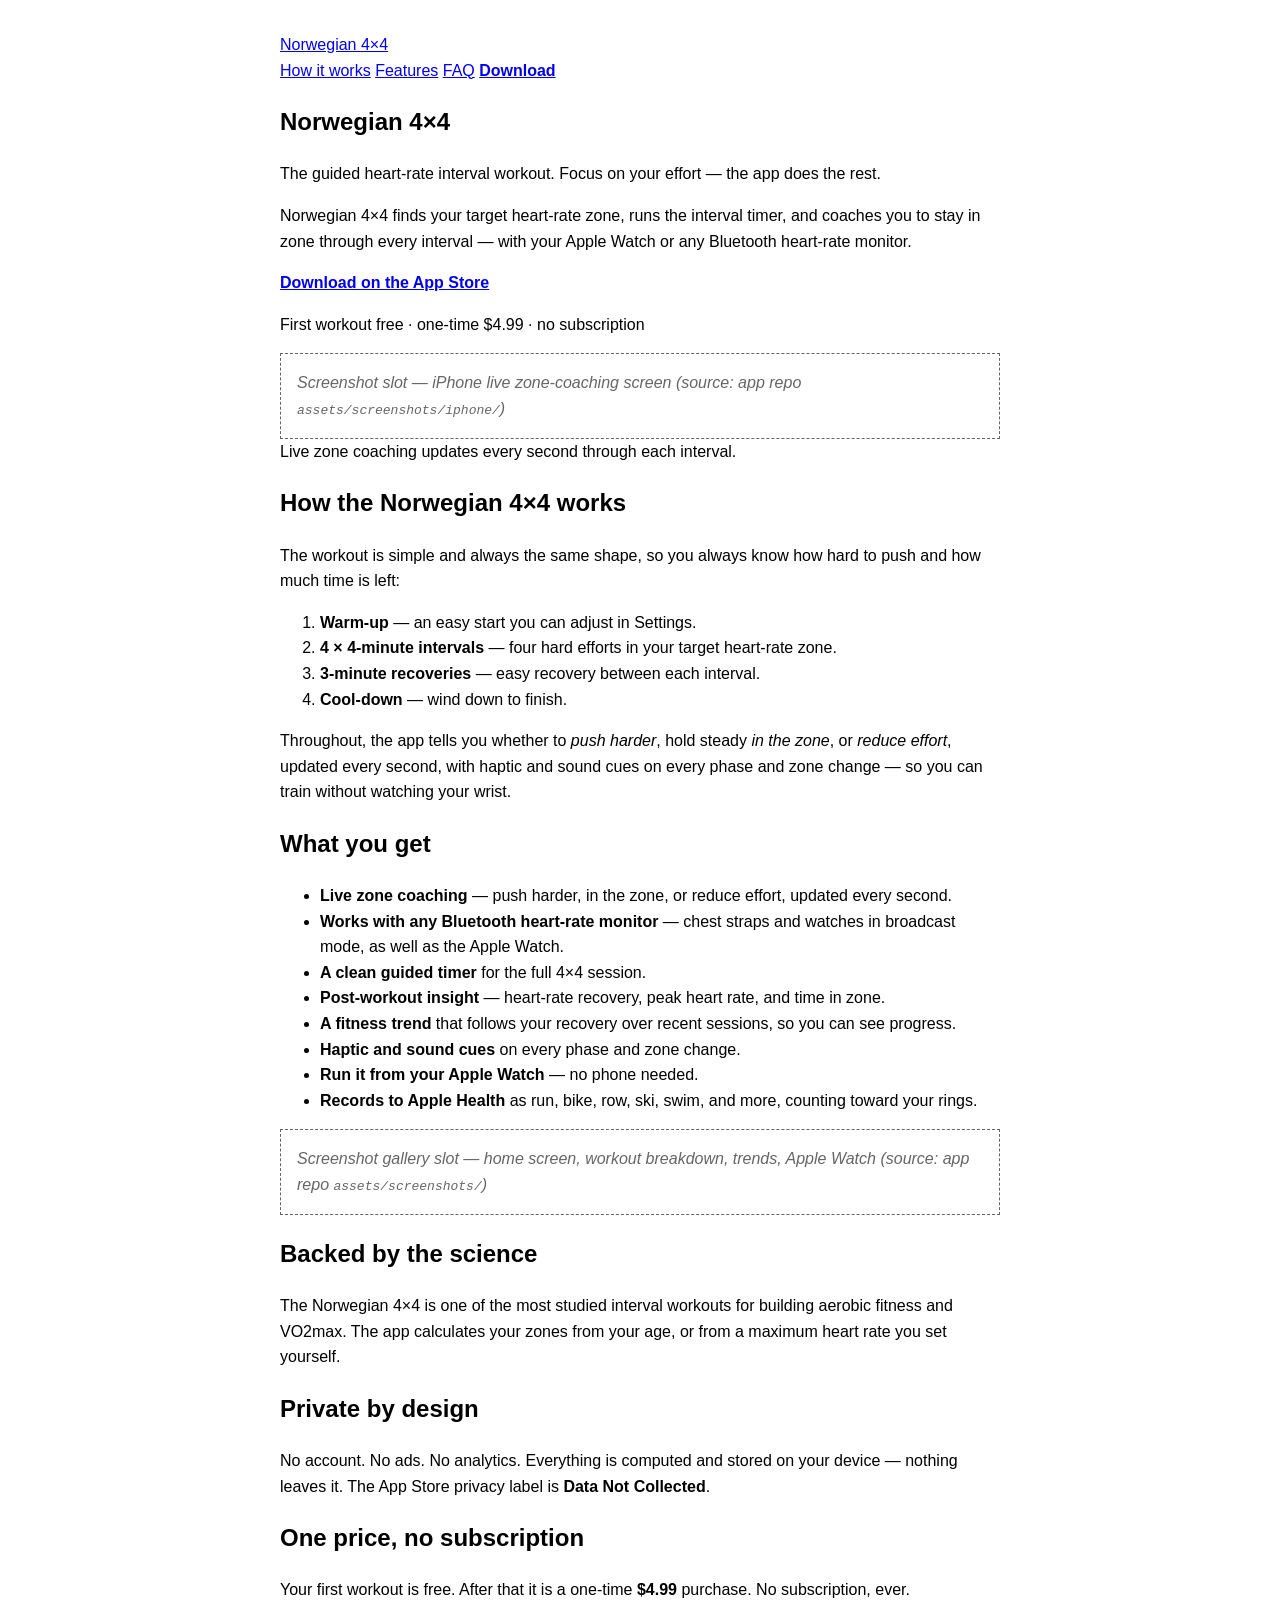
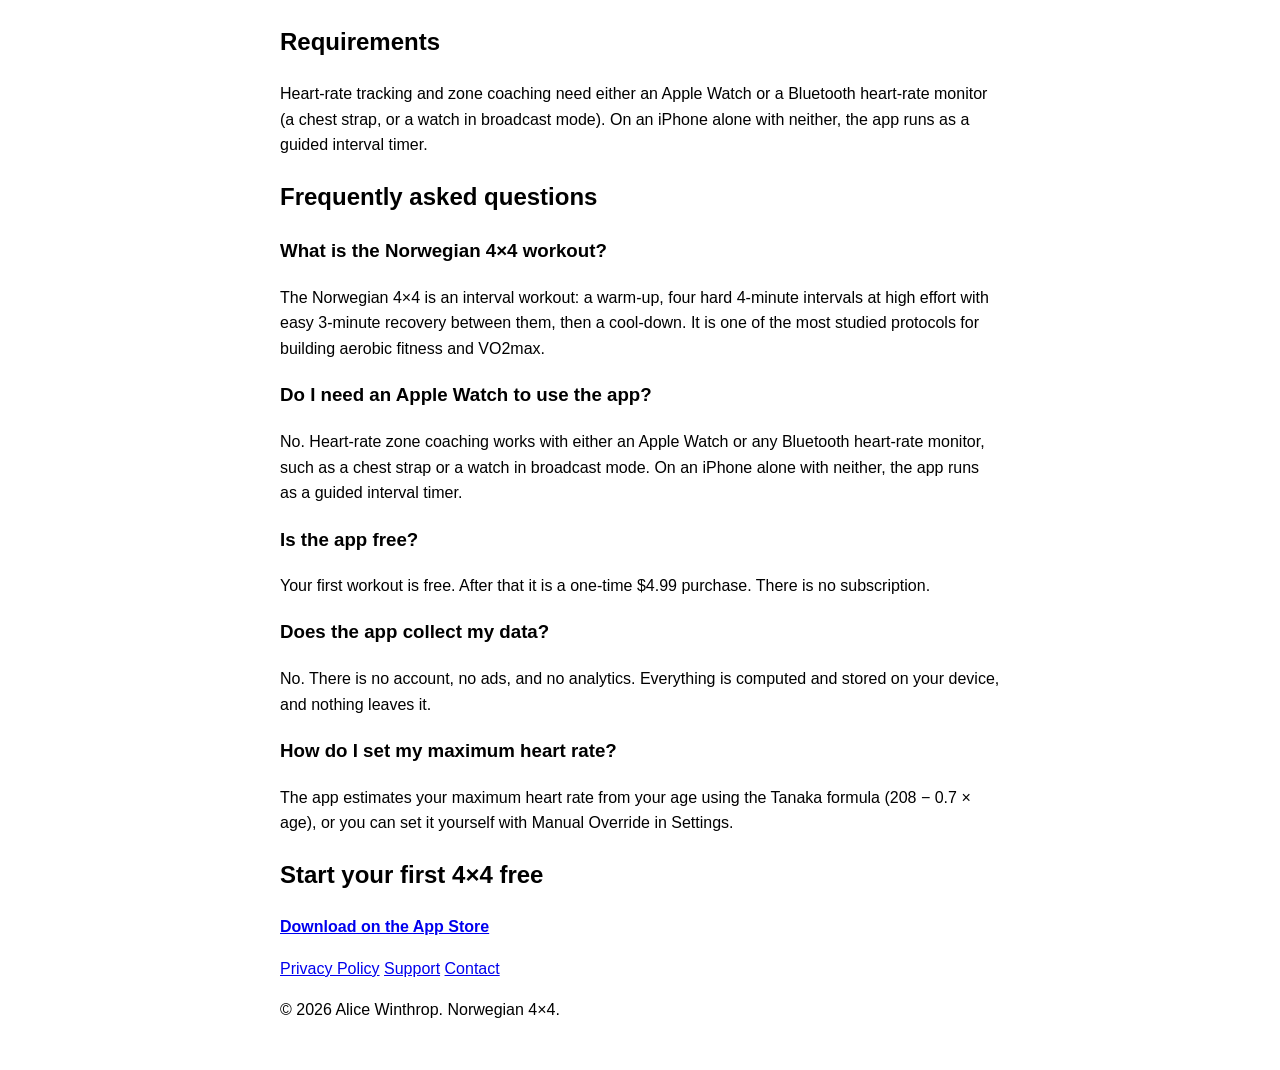
==== index.html @ 36d1d9c9 "Add SEO landing page, custom domain, and sitemap Add a semantic, SEO-optimized index.html landing pa" ====
<!DOCTYPE html>
<html lang="en">
<head>
  <meta charset="UTF-8">
  <meta name="viewport" content="width=device-width, initial-scale=1.0">

  <!-- ============================================================
       PRIMARY SEO
       Target queries: "best norwegian 4x4 app", "norwegian 4x4 app",
       "norwegian 4x4 timer", "4x4 interval app"
       ============================================================ -->
  <title>Norwegian 4×4 — Heart-Rate Interval Workout App for iPhone &amp; Apple Watch</title>
  <meta name="description" content="Norwegian 4×4 is a guided interval workout app that runs the timer and coaches your heart-rate zone through every interval, with your Apple Watch or any Bluetooth monitor. First workout free, then one price. No subscription.">
  <link rel="canonical" href="https://norwegian4x4.app/">
  <meta name="robots" content="index, follow, max-image-preview:large">

  <!-- Open Graph -->
  <meta property="og:type" content="website">
  <meta property="og:site_name" content="Norwegian 4×4">
  <meta property="og:title" content="Norwegian 4×4 — Heart-Rate Interval Workout App">
  <meta property="og:description" content="A guided Norwegian 4×4 interval workout that finds your heart-rate zone, runs the timer, and coaches you through every interval. Apple Watch or any Bluetooth monitor. No subscription.">
  <meta property="og:url" content="https://norwegian4x4.app/">
  <!-- TODO(design): 1200×630 social share image -->
  <meta property="og:image" content="https://norwegian4x4.app/assets/og-image.png">

  <!-- Twitter Card -->
  <meta name="twitter:card" content="summary_large_image">
  <meta name="twitter:title" content="Norwegian 4×4 — Heart-Rate Interval Workout App">
  <meta name="twitter:description" content="A guided Norwegian 4×4 interval workout that finds your heart-rate zone, runs the timer, and coaches you through every interval. No subscription.">
  <meta name="twitter:image" content="https://norwegian4x4.app/assets/og-image.png">

  <!-- ============================================================
       STRUCTURED DATA
       SoftwareApplication drives the app rich-result (price, platform).
       No aggregateRating is included — add one only with real, honest
       App Store rating data, never fabricated.
       ============================================================ -->
  <script type="application/ld+json">
  {
    "@context": "https://schema.org",
    "@type": "SoftwareApplication",
    "name": "Norwegian 4×4",
    "operatingSystem": "iOS 16.0 or later, watchOS",
    "applicationCategory": "HealthApplication",
    "description": "A guided Norwegian 4×4 interval workout app that finds your target heart-rate zone, runs the interval timer, and coaches you to stay in zone through every interval, using an Apple Watch or any Bluetooth heart-rate monitor.",
    "url": "https://norwegian4x4.app/",
    "offers": {
      "@type": "Offer",
      "price": "4.99",
      "priceCurrency": "USD",
      "description": "First workout free, then a one-time $4.99 unlock. No subscription."
    },
    "publisher": {
      "@type": "Person",
      "name": "Alice Winthrop"
    }
  }
  </script>

  <script type="application/ld+json">
  {
    "@context": "https://schema.org",
    "@type": "FAQPage",
    "mainEntity": [
      {
        "@type": "Question",
        "name": "What is the Norwegian 4×4 workout?",
        "acceptedAnswer": {
          "@type": "Answer",
          "text": "The Norwegian 4×4 is an interval workout: a warm-up, four hard 4-minute intervals at high effort with easy 3-minute recovery between them, then a cool-down. It is one of the most studied protocols for building aerobic fitness and VO2max."
        }
      },
      {
        "@type": "Question",
        "name": "Do I need an Apple Watch to use the app?",
        "acceptedAnswer": {
          "@type": "Answer",
          "text": "No. Heart-rate zone coaching works with either an Apple Watch or any Bluetooth heart-rate monitor, such as a chest strap or a watch in broadcast mode. On an iPhone alone with neither, the app runs as a guided interval timer."
        }
      },
      {
        "@type": "Question",
        "name": "Is the app free?",
        "acceptedAnswer": {
          "@type": "Answer",
          "text": "Your first workout is free. After that it is a one-time $4.99 purchase. There is no subscription."
        }
      },
      {
        "@type": "Question",
        "name": "Does the app collect my data?",
        "acceptedAnswer": {
          "@type": "Answer",
          "text": "No. There is no account, no ads, and no analytics. Everything is computed and stored on your device, and nothing leaves it."
        }
      },
      {
        "@type": "Question",
        "name": "How do I set my maximum heart rate?",
        "acceptedAnswer": {
          "@type": "Answer",
          "text": "The app estimates your maximum heart rate from your age using the Tanaka formula (208 − 0.7 × age), or you can set it yourself with Manual Override in Settings."
        }
      }
    ]
  }
  </script>

  <!-- ============================================================
       PLACEHOLDER STYLES — intentionally minimal.
       Design will be replaced by the design system. This exists only
       to keep the semantic structure readable while drafting content.
       ============================================================ -->
  <style>
    :root { color-scheme: light dark; }
    body {
      font-family: -apple-system, BlinkMacSystemFont, "Segoe UI", Roboto, Helvetica, Arial, sans-serif;
      line-height: 1.6;
      max-width: 720px;
      margin: 0 auto;
      padding: 2rem 1rem;
    }
    img { max-width: 100%; height: auto; }
    .cta { font-weight: 600; }
    figure { margin: 1rem 0; }
    .placeholder {
      border: 1px dashed currentColor;
      padding: 1rem;
      opacity: 0.6;
      font-style: italic;
    }
  </style>
</head>

<body>
  <!-- ============================================================
       HEADER
       ============================================================ -->
  <header class="site-header">
    <a class="brand" href="/" aria-label="Norwegian 4×4 home">
      <!-- TODO(design): app icon / wordmark -->
      <span class="brand-name">Norwegian 4×4</span>
    </a>
    <nav class="site-nav" aria-label="Primary">
      <a href="#how-it-works">How it works</a>
      <a href="#features">Features</a>
      <a href="#faq">FAQ</a>
      <a class="cta" href="#get" data-analytics="nav-download">Download</a>
    </nav>
  </header>

  <main>
    <!-- ============================================================
         HERO
         ============================================================ -->
    <section class="hero" id="get">
      <h1>Norwegian 4×4</h1>
      <p class="tagline">The guided heart-rate interval workout. Focus on your effort — the app does the rest.</p>
      <p class="subhead">
        Norwegian 4×4 finds your target heart-rate zone, runs the interval timer, and coaches you to
        stay in zone through every interval — with your Apple Watch or any Bluetooth heart-rate monitor.
      </p>

      <p class="cta-row">
        <!-- TODO(design): official "Download on the App Store" badge -->
        <!-- TODO(action): replace with the real App Store URL / app ID -->
        <a class="cta cta-primary" href="https://apps.apple.com/app/idXXXXXXXXX"
           data-analytics="hero-download">Download on the App Store</a>
      </p>
      <p class="price-note">First workout free · one-time $4.99 · no subscription</p>

      <figure class="hero-shot">
        <div class="placeholder">Screenshot slot — iPhone live zone-coaching screen
          (source: app repo <code>assets/screenshots/iphone/</code>)</div>
        <figcaption>Live zone coaching updates every second through each interval.</figcaption>
      </figure>
    </section>

    <!-- ============================================================
         WHAT IT IS / HOW IT WORKS
         Carries keyword-relevant explainer content for "norwegian 4x4".
         ============================================================ -->
    <section id="how-it-works" aria-labelledby="how-heading">
      <h2 id="how-heading">How the Norwegian 4×4 works</h2>
      <p>
        The workout is simple and always the same shape, so you always know how hard to push and how
        much time is left:
      </p>
      <ol class="protocol">
        <li><strong>Warm-up</strong> — an easy start you can adjust in Settings.</li>
        <li><strong>4 × 4-minute intervals</strong> — four hard efforts in your target heart-rate zone.</li>
        <li><strong>3-minute recoveries</strong> — easy recovery between each interval.</li>
        <li><strong>Cool-down</strong> — wind down to finish.</li>
      </ol>
      <p>
        Throughout, the app tells you whether to <em>push harder</em>, hold steady <em>in the zone</em>,
        or <em>reduce effort</em>, updated every second, with haptic and sound cues on every phase and
        zone change — so you can train without watching your wrist.
      </p>
    </section>

    <!-- ============================================================
         FEATURES
         ============================================================ -->
    <section id="features" aria-labelledby="features-heading">
      <h2 id="features-heading">What you get</h2>
      <ul class="feature-list">
        <li><strong>Live zone coaching</strong> — push harder, in the zone, or reduce effort, updated every second.</li>
        <li><strong>Works with any Bluetooth heart-rate monitor</strong> — chest straps and watches in broadcast mode, as well as the Apple Watch.</li>
        <li><strong>A clean guided timer</strong> for the full 4×4 session.</li>
        <li><strong>Post-workout insight</strong> — heart-rate recovery, peak heart rate, and time in zone.</li>
        <li><strong>A fitness trend</strong> that follows your recovery over recent sessions, so you can see progress.</li>
        <li><strong>Haptic and sound cues</strong> on every phase and zone change.</li>
        <li><strong>Run it from your Apple Watch</strong> — no phone needed.</li>
        <li><strong>Records to Apple Health</strong> as run, bike, row, ski, swim, and more, counting toward your rings.</li>
      </ul>

      <figure class="features-shots">
        <div class="placeholder">Screenshot gallery slot — home screen, workout breakdown, trends, Apple Watch
          (source: app repo <code>assets/screenshots/</code>)</div>
      </figure>
    </section>

    <!-- ============================================================
         SCIENCE
         ============================================================ -->
    <section id="science" aria-labelledby="science-heading">
      <h2 id="science-heading">Backed by the science</h2>
      <p>
        The Norwegian 4×4 is one of the most studied interval workouts for building aerobic fitness and
        VO2max. The app calculates your zones from your age, or from a maximum heart rate you set yourself.
      </p>
    </section>

    <!-- ============================================================
         PRIVACY
         ============================================================ -->
    <section id="privacy" aria-labelledby="privacy-heading">
      <h2 id="privacy-heading">Private by design</h2>
      <p>
        No account. No ads. No analytics. Everything is computed and stored on your device — nothing
        leaves it. The App Store privacy label is <strong>Data Not Collected</strong>.
      </p>
    </section>

    <!-- ============================================================
         PRICING
         ============================================================ -->
    <section id="pricing" aria-labelledby="pricing-heading">
      <h2 id="pricing-heading">One price, no subscription</h2>
      <p>
        Your first workout is free. After that it is a one-time <strong>$4.99</strong> purchase.
        No subscription, ever.
      </p>
    </section>

    <!-- ============================================================
         REQUIREMENTS
         ============================================================ -->
    <section id="requirements" aria-labelledby="requirements-heading">
      <h2 id="requirements-heading">Requirements</h2>
      <p>
        Heart-rate tracking and zone coaching need either an Apple Watch or a Bluetooth heart-rate
        monitor (a chest strap, or a watch in broadcast mode). On an iPhone alone with neither, the app
        runs as a guided interval timer.
      </p>
    </section>

    <!-- ============================================================
         FAQ — mirrors the FAQPage structured data above.
         ============================================================ -->
    <section id="faq" aria-labelledby="faq-heading">
      <h2 id="faq-heading">Frequently asked questions</h2>

      <h3>What is the Norwegian 4×4 workout?</h3>
      <p>
        The Norwegian 4×4 is an interval workout: a warm-up, four hard 4-minute intervals at high effort
        with easy 3-minute recovery between them, then a cool-down. It is one of the most studied
        protocols for building aerobic fitness and VO2max.
      </p>

      <h3>Do I need an Apple Watch to use the app?</h3>
      <p>
        No. Heart-rate zone coaching works with either an Apple Watch or any Bluetooth heart-rate
        monitor, such as a chest strap or a watch in broadcast mode. On an iPhone alone with neither,
        the app runs as a guided interval timer.
      </p>

      <h3>Is the app free?</h3>
      <p>Your first workout is free. After that it is a one-time $4.99 purchase. There is no subscription.</p>

      <h3>Does the app collect my data?</h3>
      <p>
        No. There is no account, no ads, and no analytics. Everything is computed and stored on your
        device, and nothing leaves it.
      </p>

      <h3>How do I set my maximum heart rate?</h3>
      <p>
        The app estimates your maximum heart rate from your age using the Tanaka formula
        (208 − 0.7 × age), or you can set it yourself with Manual Override in Settings.
      </p>
    </section>

    <!-- ============================================================
         FINAL CTA
         ============================================================ -->
    <section class="final-cta" aria-labelledby="final-cta-heading">
      <h2 id="final-cta-heading">Start your first 4×4 free</h2>
      <p class="cta-row">
        <!-- TODO(action): replace with the real App Store URL / app ID -->
        <a class="cta cta-primary" href="https://apps.apple.com/app/idXXXXXXXXX"
           data-analytics="footer-download">Download on the App Store</a>
      </p>
    </section>
  </main>

  <!-- ============================================================
       FOOTER
       ============================================================ -->
  <footer class="site-footer">
    <nav aria-label="Footer">
      <a href="https://norwegian4x4.app/privacy-policy">Privacy Policy</a>
      <a href="https://norwegian4x4.app/support">Support</a>
      <a href="mailto:alicedevwin@icloud.com">Contact</a>
    </nav>
    <p class="copyright">© 2026 Alice Winthrop. Norwegian 4×4.</p>
  </footer>
</body>
</html>
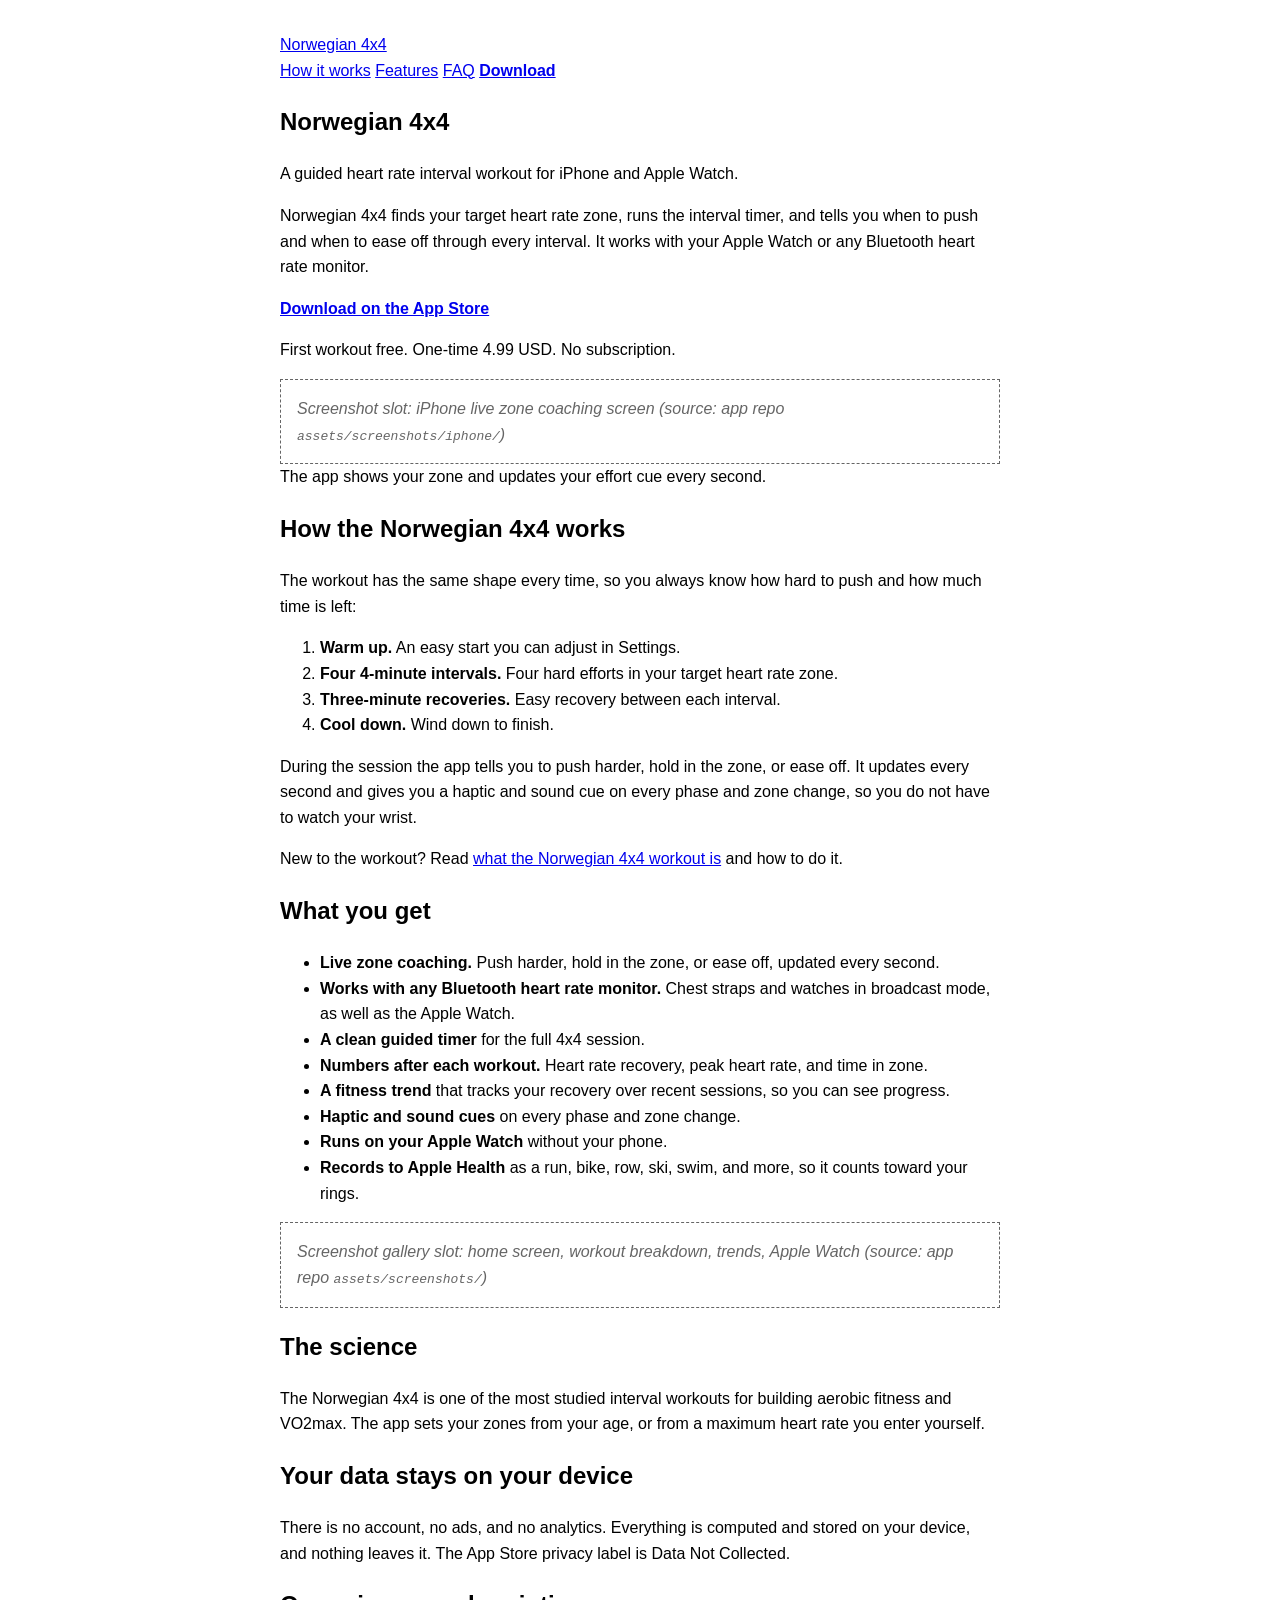
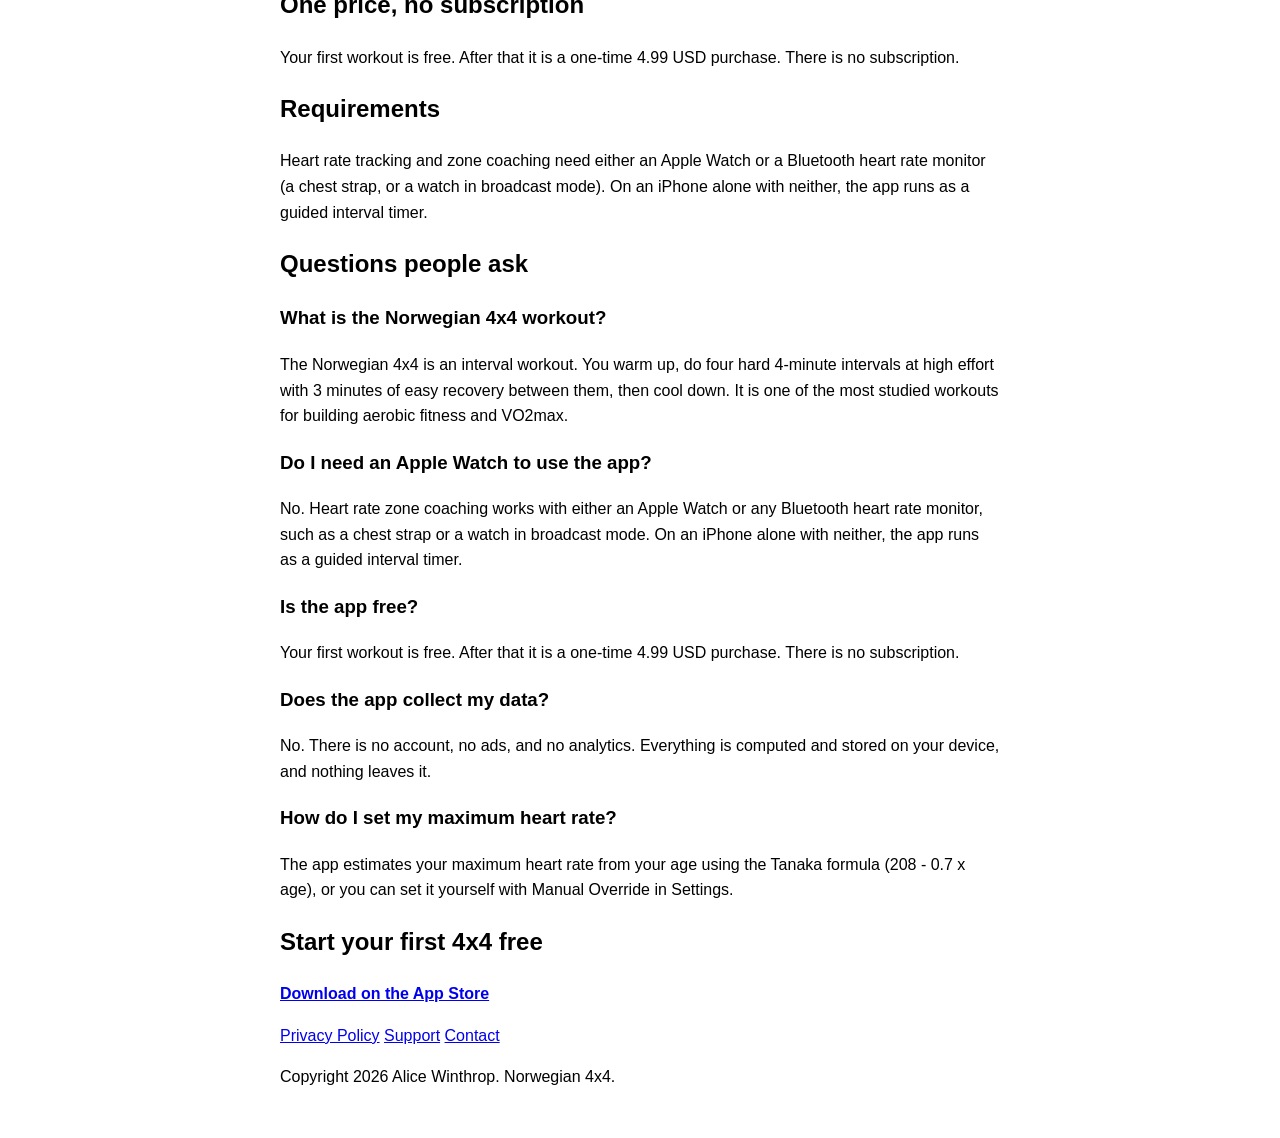
==== commit 2b223a9f: "Rewrite landing copy plainly, add Norwegian 4x4 workout guide Revise the landing page copy to remove" ====
--- a/index.html
+++ b/index.html
@@ -9,46 +9,46 @@
        Target queries: "best norwegian 4x4 app", "norwegian 4x4 app",
        "norwegian 4x4 timer", "4x4 interval app"
        ============================================================ -->
-  <title>Norwegian 4×4 — Heart-Rate Interval Workout App for iPhone &amp; Apple Watch</title>
-  <meta name="description" content="Norwegian 4×4 is a guided interval workout app that runs the timer and coaches your heart-rate zone through every interval, with your Apple Watch or any Bluetooth monitor. First workout free, then one price. No subscription.">
+  <title>Norwegian 4x4: Heart Rate Interval Workout App for iPhone and Apple Watch</title>
+  <meta name="description" content="Norwegian 4x4 is a guided interval workout app. It finds your heart rate zone, runs the timer, and tells you when to push and when to ease off, using your Apple Watch or any Bluetooth monitor. First workout free, then one price. No subscription.">
   <link rel="canonical" href="https://norwegian4x4.app/">
   <meta name="robots" content="index, follow, max-image-preview:large">
 
   <!-- Open Graph -->
   <meta property="og:type" content="website">
-  <meta property="og:site_name" content="Norwegian 4×4">
-  <meta property="og:title" content="Norwegian 4×4 — Heart-Rate Interval Workout App">
-  <meta property="og:description" content="A guided Norwegian 4×4 interval workout that finds your heart-rate zone, runs the timer, and coaches you through every interval. Apple Watch or any Bluetooth monitor. No subscription.">
+  <meta property="og:site_name" content="Norwegian 4x4">
+  <meta property="og:title" content="Norwegian 4x4: Heart Rate Interval Workout App">
+  <meta property="og:description" content="A guided Norwegian 4x4 interval workout app. It finds your heart rate zone, runs the timer, and coaches every interval. Works with an Apple Watch or any Bluetooth monitor. No subscription.">
   <meta property="og:url" content="https://norwegian4x4.app/">
-  <!-- TODO(design): 1200×630 social share image -->
+  <!-- TODO(design): 1200x630 social share image -->
   <meta property="og:image" content="https://norwegian4x4.app/assets/og-image.png">
 
   <!-- Twitter Card -->
   <meta name="twitter:card" content="summary_large_image">
-  <meta name="twitter:title" content="Norwegian 4×4 — Heart-Rate Interval Workout App">
-  <meta name="twitter:description" content="A guided Norwegian 4×4 interval workout that finds your heart-rate zone, runs the timer, and coaches you through every interval. No subscription.">
+  <meta name="twitter:title" content="Norwegian 4x4: Heart Rate Interval Workout App">
+  <meta name="twitter:description" content="A guided Norwegian 4x4 interval workout app. It finds your heart rate zone, runs the timer, and coaches every interval. No subscription.">
   <meta name="twitter:image" content="https://norwegian4x4.app/assets/og-image.png">
 
   <!-- ============================================================
        STRUCTURED DATA
        SoftwareApplication drives the app rich-result (price, platform).
-       No aggregateRating is included — add one only with real, honest
+       No aggregateRating is included. Add one only with real, honest
        App Store rating data, never fabricated.
        ============================================================ -->
   <script type="application/ld+json">
   {
     "@context": "https://schema.org",
     "@type": "SoftwareApplication",
-    "name": "Norwegian 4×4",
+    "name": "Norwegian 4x4",
     "operatingSystem": "iOS 16.0 or later, watchOS",
     "applicationCategory": "HealthApplication",
-    "description": "A guided Norwegian 4×4 interval workout app that finds your target heart-rate zone, runs the interval timer, and coaches you to stay in zone through every interval, using an Apple Watch or any Bluetooth heart-rate monitor.",
+    "description": "A guided Norwegian 4x4 interval workout app that finds your target heart rate zone, runs the interval timer, and tells you when to push and when to ease off, using an Apple Watch or any Bluetooth heart rate monitor.",
     "url": "https://norwegian4x4.app/",
     "offers": {
       "@type": "Offer",
       "price": "4.99",
       "priceCurrency": "USD",
-      "description": "First workout free, then a one-time $4.99 unlock. No subscription."
+      "description": "First workout free, then a one-time 4.99 USD unlock. No subscription."
     },
     "publisher": {
       "@type": "Person",
@@ -64,10 +64,10 @@
     "mainEntity": [
       {
         "@type": "Question",
-        "name": "What is the Norwegian 4×4 workout?",
-        "acceptedAnswer": {
-          "@type": "Answer",
-          "text": "The Norwegian 4×4 is an interval workout: a warm-up, four hard 4-minute intervals at high effort with easy 3-minute recovery between them, then a cool-down. It is one of the most studied protocols for building aerobic fitness and VO2max."
+        "name": "What is the Norwegian 4x4 workout?",
+        "acceptedAnswer": {
+          "@type": "Answer",
+          "text": "The Norwegian 4x4 is an interval workout. You warm up, do four hard 4-minute intervals at high effort with 3 minutes of easy recovery between them, then cool down. It is one of the most studied workouts for building aerobic fitness and VO2max."
         }
       },
       {
@@ -75,7 +75,7 @@
         "name": "Do I need an Apple Watch to use the app?",
         "acceptedAnswer": {
           "@type": "Answer",
-          "text": "No. Heart-rate zone coaching works with either an Apple Watch or any Bluetooth heart-rate monitor, such as a chest strap or a watch in broadcast mode. On an iPhone alone with neither, the app runs as a guided interval timer."
+          "text": "No. Heart rate zone coaching works with either an Apple Watch or any Bluetooth heart rate monitor, such as a chest strap or a watch in broadcast mode. On an iPhone alone with neither, the app runs as a guided interval timer."
         }
       },
       {
@@ -83,7 +83,7 @@
         "name": "Is the app free?",
         "acceptedAnswer": {
           "@type": "Answer",
-          "text": "Your first workout is free. After that it is a one-time $4.99 purchase. There is no subscription."
+          "text": "Your first workout is free. After that it is a one-time 4.99 USD purchase. There is no subscription."
         }
       },
       {
@@ -99,7 +99,7 @@
         "name": "How do I set my maximum heart rate?",
         "acceptedAnswer": {
           "@type": "Answer",
-          "text": "The app estimates your maximum heart rate from your age using the Tanaka formula (208 − 0.7 × age), or you can set it yourself with Manual Override in Settings."
+          "text": "The app estimates your maximum heart rate from your age using the Tanaka formula (208 - 0.7 x age), or you can set it yourself with Manual Override in Settings."
         }
       }
     ]
@@ -107,7 +107,7 @@
   </script>
 
   <!-- ============================================================
-       PLACEHOLDER STYLES — intentionally minimal.
+       PLACEHOLDER STYLES. Intentionally minimal.
        Design will be replaced by the design system. This exists only
        to keep the semantic structure readable while drafting content.
        ============================================================ -->
@@ -137,9 +137,9 @@
        HEADER
        ============================================================ -->
   <header class="site-header">
-    <a class="brand" href="/" aria-label="Norwegian 4×4 home">
+    <a class="brand" href="/" aria-label="Norwegian 4x4 home">
       <!-- TODO(design): app icon / wordmark -->
-      <span class="brand-name">Norwegian 4×4</span>
+      <span class="brand-name">Norwegian 4x4</span>
     </a>
     <nav class="site-nav" aria-label="Primary">
       <a href="#how-it-works">How it works</a>
@@ -154,11 +154,12 @@
          HERO
          ============================================================ -->
     <section class="hero" id="get">
-      <h1>Norwegian 4×4</h1>
-      <p class="tagline">The guided heart-rate interval workout. Focus on your effort — the app does the rest.</p>
+      <h1>Norwegian 4x4</h1>
+      <p class="tagline">A guided heart rate interval workout for iPhone and Apple Watch.</p>
       <p class="subhead">
-        Norwegian 4×4 finds your target heart-rate zone, runs the interval timer, and coaches you to
-        stay in zone through every interval — with your Apple Watch or any Bluetooth heart-rate monitor.
+        Norwegian 4x4 finds your target heart rate zone, runs the interval timer, and tells you when to
+        push and when to ease off through every interval. It works with your Apple Watch or any Bluetooth
+        heart rate monitor.
       </p>
 
       <p class="cta-row">
@@ -167,12 +168,12 @@
         <a class="cta cta-primary" href="https://apps.apple.com/app/idXXXXXXXXX"
            data-analytics="hero-download">Download on the App Store</a>
       </p>
-      <p class="price-note">First workout free · one-time $4.99 · no subscription</p>
+      <p class="price-note">First workout free. One-time 4.99 USD. No subscription.</p>
 
       <figure class="hero-shot">
-        <div class="placeholder">Screenshot slot — iPhone live zone-coaching screen
+        <div class="placeholder">Screenshot slot: iPhone live zone coaching screen
           (source: app repo <code>assets/screenshots/iphone/</code>)</div>
-        <figcaption>Live zone coaching updates every second through each interval.</figcaption>
+        <figcaption>The app shows your zone and updates your effort cue every second.</figcaption>
       </figure>
     </section>
 
@@ -181,21 +182,25 @@
          Carries keyword-relevant explainer content for "norwegian 4x4".
          ============================================================ -->
     <section id="how-it-works" aria-labelledby="how-heading">
-      <h2 id="how-heading">How the Norwegian 4×4 works</h2>
-      <p>
-        The workout is simple and always the same shape, so you always know how hard to push and how
-        much time is left:
+      <h2 id="how-heading">How the Norwegian 4x4 works</h2>
+      <p>
+        The workout has the same shape every time, so you always know how hard to push and how much time
+        is left:
       </p>
       <ol class="protocol">
-        <li><strong>Warm-up</strong> — an easy start you can adjust in Settings.</li>
-        <li><strong>4 × 4-minute intervals</strong> — four hard efforts in your target heart-rate zone.</li>
-        <li><strong>3-minute recoveries</strong> — easy recovery between each interval.</li>
-        <li><strong>Cool-down</strong> — wind down to finish.</li>
+        <li><strong>Warm up.</strong> An easy start you can adjust in Settings.</li>
+        <li><strong>Four 4-minute intervals.</strong> Four hard efforts in your target heart rate zone.</li>
+        <li><strong>Three-minute recoveries.</strong> Easy recovery between each interval.</li>
+        <li><strong>Cool down.</strong> Wind down to finish.</li>
       </ol>
       <p>
-        Throughout, the app tells you whether to <em>push harder</em>, hold steady <em>in the zone</em>,
-        or <em>reduce effort</em>, updated every second, with haptic and sound cues on every phase and
-        zone change — so you can train without watching your wrist.
+        During the session the app tells you to push harder, hold in the zone, or ease off. It updates
+        every second and gives you a haptic and sound cue on every phase and zone change, so you do not
+        have to watch your wrist.
+      </p>
+      <p>
+        New to the workout? Read <a href="/what-is-the-norwegian-4x4-workout/">what the Norwegian 4x4
+        workout is</a> and how to do it.
       </p>
     </section>
 
@@ -205,18 +210,18 @@
     <section id="features" aria-labelledby="features-heading">
       <h2 id="features-heading">What you get</h2>
       <ul class="feature-list">
-        <li><strong>Live zone coaching</strong> — push harder, in the zone, or reduce effort, updated every second.</li>
-        <li><strong>Works with any Bluetooth heart-rate monitor</strong> — chest straps and watches in broadcast mode, as well as the Apple Watch.</li>
-        <li><strong>A clean guided timer</strong> for the full 4×4 session.</li>
-        <li><strong>Post-workout insight</strong> — heart-rate recovery, peak heart rate, and time in zone.</li>
-        <li><strong>A fitness trend</strong> that follows your recovery over recent sessions, so you can see progress.</li>
+        <li><strong>Live zone coaching.</strong> Push harder, hold in the zone, or ease off, updated every second.</li>
+        <li><strong>Works with any Bluetooth heart rate monitor.</strong> Chest straps and watches in broadcast mode, as well as the Apple Watch.</li>
+        <li><strong>A clean guided timer</strong> for the full 4x4 session.</li>
+        <li><strong>Numbers after each workout.</strong> Heart rate recovery, peak heart rate, and time in zone.</li>
+        <li><strong>A fitness trend</strong> that tracks your recovery over recent sessions, so you can see progress.</li>
         <li><strong>Haptic and sound cues</strong> on every phase and zone change.</li>
-        <li><strong>Run it from your Apple Watch</strong> — no phone needed.</li>
-        <li><strong>Records to Apple Health</strong> as run, bike, row, ski, swim, and more, counting toward your rings.</li>
+        <li><strong>Runs on your Apple Watch</strong> without your phone.</li>
+        <li><strong>Records to Apple Health</strong> as a run, bike, row, ski, swim, and more, so it counts toward your rings.</li>
       </ul>
 
       <figure class="features-shots">
-        <div class="placeholder">Screenshot gallery slot — home screen, workout breakdown, trends, Apple Watch
+        <div class="placeholder">Screenshot gallery slot: home screen, workout breakdown, trends, Apple Watch
           (source: app repo <code>assets/screenshots/</code>)</div>
       </figure>
     </section>
@@ -225,10 +230,10 @@
          SCIENCE
          ============================================================ -->
     <section id="science" aria-labelledby="science-heading">
-      <h2 id="science-heading">Backed by the science</h2>
-      <p>
-        The Norwegian 4×4 is one of the most studied interval workouts for building aerobic fitness and
-        VO2max. The app calculates your zones from your age, or from a maximum heart rate you set yourself.
+      <h2 id="science-heading">The science</h2>
+      <p>
+        The Norwegian 4x4 is one of the most studied interval workouts for building aerobic fitness and
+        VO2max. The app sets your zones from your age, or from a maximum heart rate you enter yourself.
       </p>
     </section>
 
@@ -236,10 +241,10 @@
          PRIVACY
          ============================================================ -->
     <section id="privacy" aria-labelledby="privacy-heading">
-      <h2 id="privacy-heading">Private by design</h2>
-      <p>
-        No account. No ads. No analytics. Everything is computed and stored on your device — nothing
-        leaves it. The App Store privacy label is <strong>Data Not Collected</strong>.
+      <h2 id="privacy-heading">Your data stays on your device</h2>
+      <p>
+        There is no account, no ads, and no analytics. Everything is computed and stored on your device,
+        and nothing leaves it. The App Store privacy label is Data Not Collected.
       </p>
     </section>
 
@@ -249,8 +254,8 @@
     <section id="pricing" aria-labelledby="pricing-heading">
       <h2 id="pricing-heading">One price, no subscription</h2>
       <p>
-        Your first workout is free. After that it is a one-time <strong>$4.99</strong> purchase.
-        No subscription, ever.
+        Your first workout is free. After that it is a one-time 4.99 USD purchase. There is no
+        subscription.
       </p>
     </section>
 
@@ -260,34 +265,34 @@
     <section id="requirements" aria-labelledby="requirements-heading">
       <h2 id="requirements-heading">Requirements</h2>
       <p>
-        Heart-rate tracking and zone coaching need either an Apple Watch or a Bluetooth heart-rate
+        Heart rate tracking and zone coaching need either an Apple Watch or a Bluetooth heart rate
         monitor (a chest strap, or a watch in broadcast mode). On an iPhone alone with neither, the app
         runs as a guided interval timer.
       </p>
     </section>
 
     <!-- ============================================================
-         FAQ — mirrors the FAQPage structured data above.
+         FAQ. Mirrors the FAQPage structured data above.
          ============================================================ -->
     <section id="faq" aria-labelledby="faq-heading">
-      <h2 id="faq-heading">Frequently asked questions</h2>
-
-      <h3>What is the Norwegian 4×4 workout?</h3>
-      <p>
-        The Norwegian 4×4 is an interval workout: a warm-up, four hard 4-minute intervals at high effort
-        with easy 3-minute recovery between them, then a cool-down. It is one of the most studied
-        protocols for building aerobic fitness and VO2max.
+      <h2 id="faq-heading">Questions people ask</h2>
+
+      <h3>What is the Norwegian 4x4 workout?</h3>
+      <p>
+        The Norwegian 4x4 is an interval workout. You warm up, do four hard 4-minute intervals at high
+        effort with 3 minutes of easy recovery between them, then cool down. It is one of the most studied
+        workouts for building aerobic fitness and VO2max.
       </p>
 
       <h3>Do I need an Apple Watch to use the app?</h3>
       <p>
-        No. Heart-rate zone coaching works with either an Apple Watch or any Bluetooth heart-rate
-        monitor, such as a chest strap or a watch in broadcast mode. On an iPhone alone with neither,
-        the app runs as a guided interval timer.
+        No. Heart rate zone coaching works with either an Apple Watch or any Bluetooth heart rate monitor,
+        such as a chest strap or a watch in broadcast mode. On an iPhone alone with neither, the app runs
+        as a guided interval timer.
       </p>
 
       <h3>Is the app free?</h3>
-      <p>Your first workout is free. After that it is a one-time $4.99 purchase. There is no subscription.</p>
+      <p>Your first workout is free. After that it is a one-time 4.99 USD purchase. There is no subscription.</p>
 
       <h3>Does the app collect my data?</h3>
       <p>
@@ -298,7 +303,7 @@
       <h3>How do I set my maximum heart rate?</h3>
       <p>
         The app estimates your maximum heart rate from your age using the Tanaka formula
-        (208 − 0.7 × age), or you can set it yourself with Manual Override in Settings.
+        (208 - 0.7 x age), or you can set it yourself with Manual Override in Settings.
       </p>
     </section>
 
@@ -306,7 +311,7 @@
          FINAL CTA
          ============================================================ -->
     <section class="final-cta" aria-labelledby="final-cta-heading">
-      <h2 id="final-cta-heading">Start your first 4×4 free</h2>
+      <h2 id="final-cta-heading">Start your first 4x4 free</h2>
       <p class="cta-row">
         <!-- TODO(action): replace with the real App Store URL / app ID -->
         <a class="cta cta-primary" href="https://apps.apple.com/app/idXXXXXXXXX"
@@ -324,7 +329,7 @@
       <a href="https://norwegian4x4.app/support">Support</a>
       <a href="mailto:alicedevwin@icloud.com">Contact</a>
     </nav>
-    <p class="copyright">© 2026 Alice Winthrop. Norwegian 4×4.</p>
+    <p class="copyright">Copyright 2026 Alice Winthrop. Norwegian 4x4.</p>
   </footer>
 </body>
 </html>
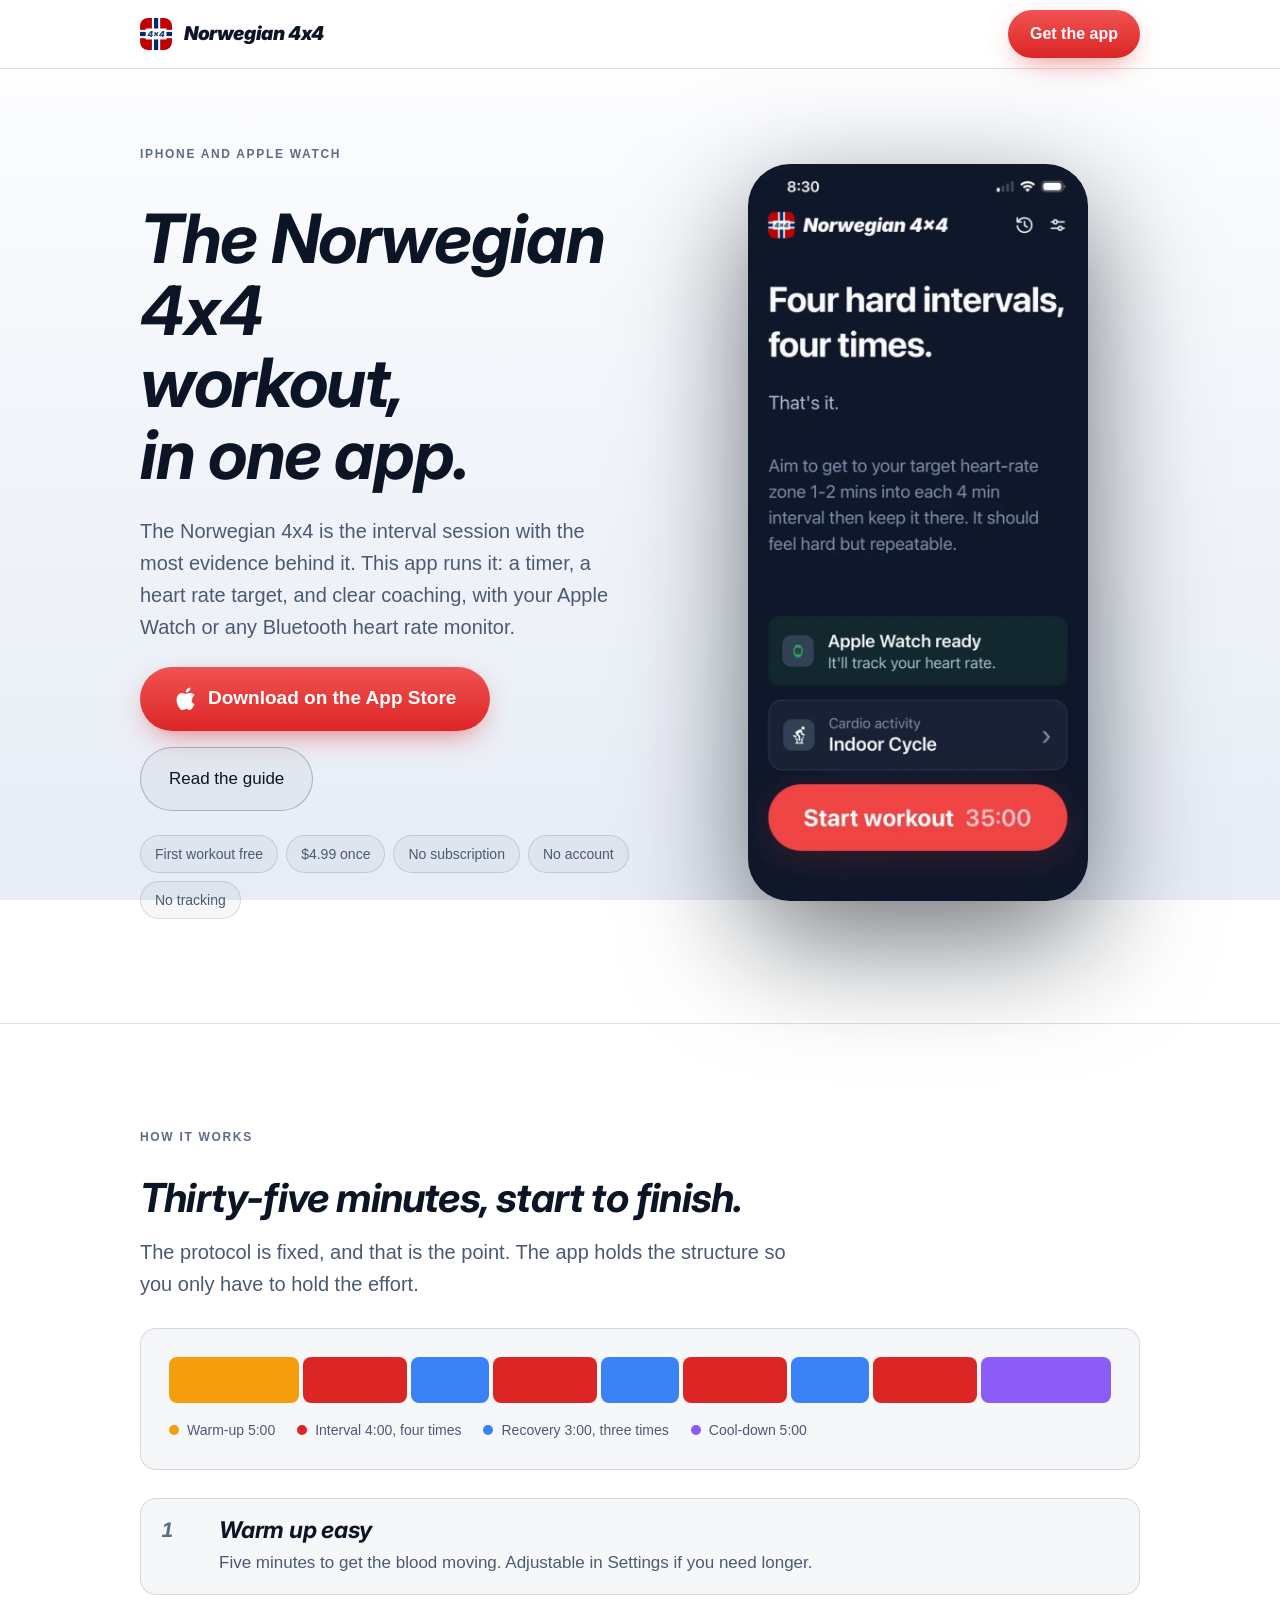
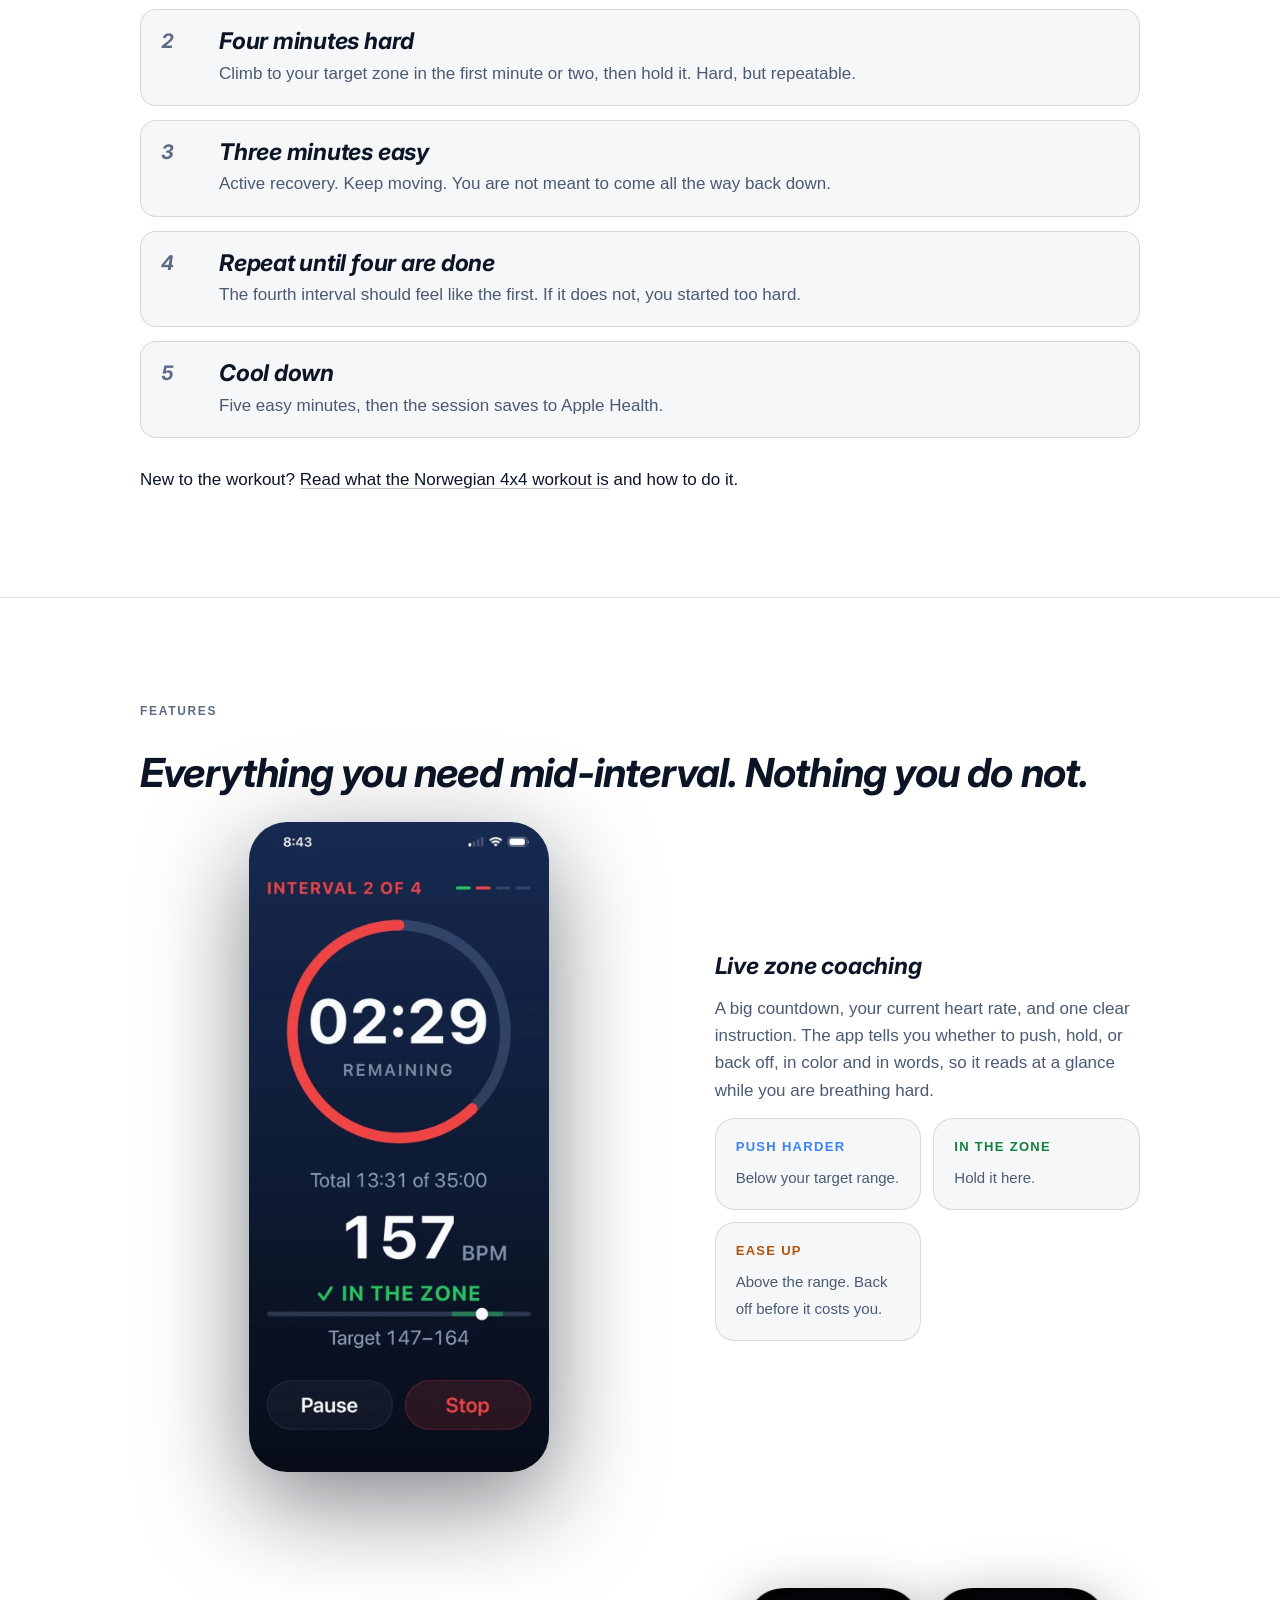
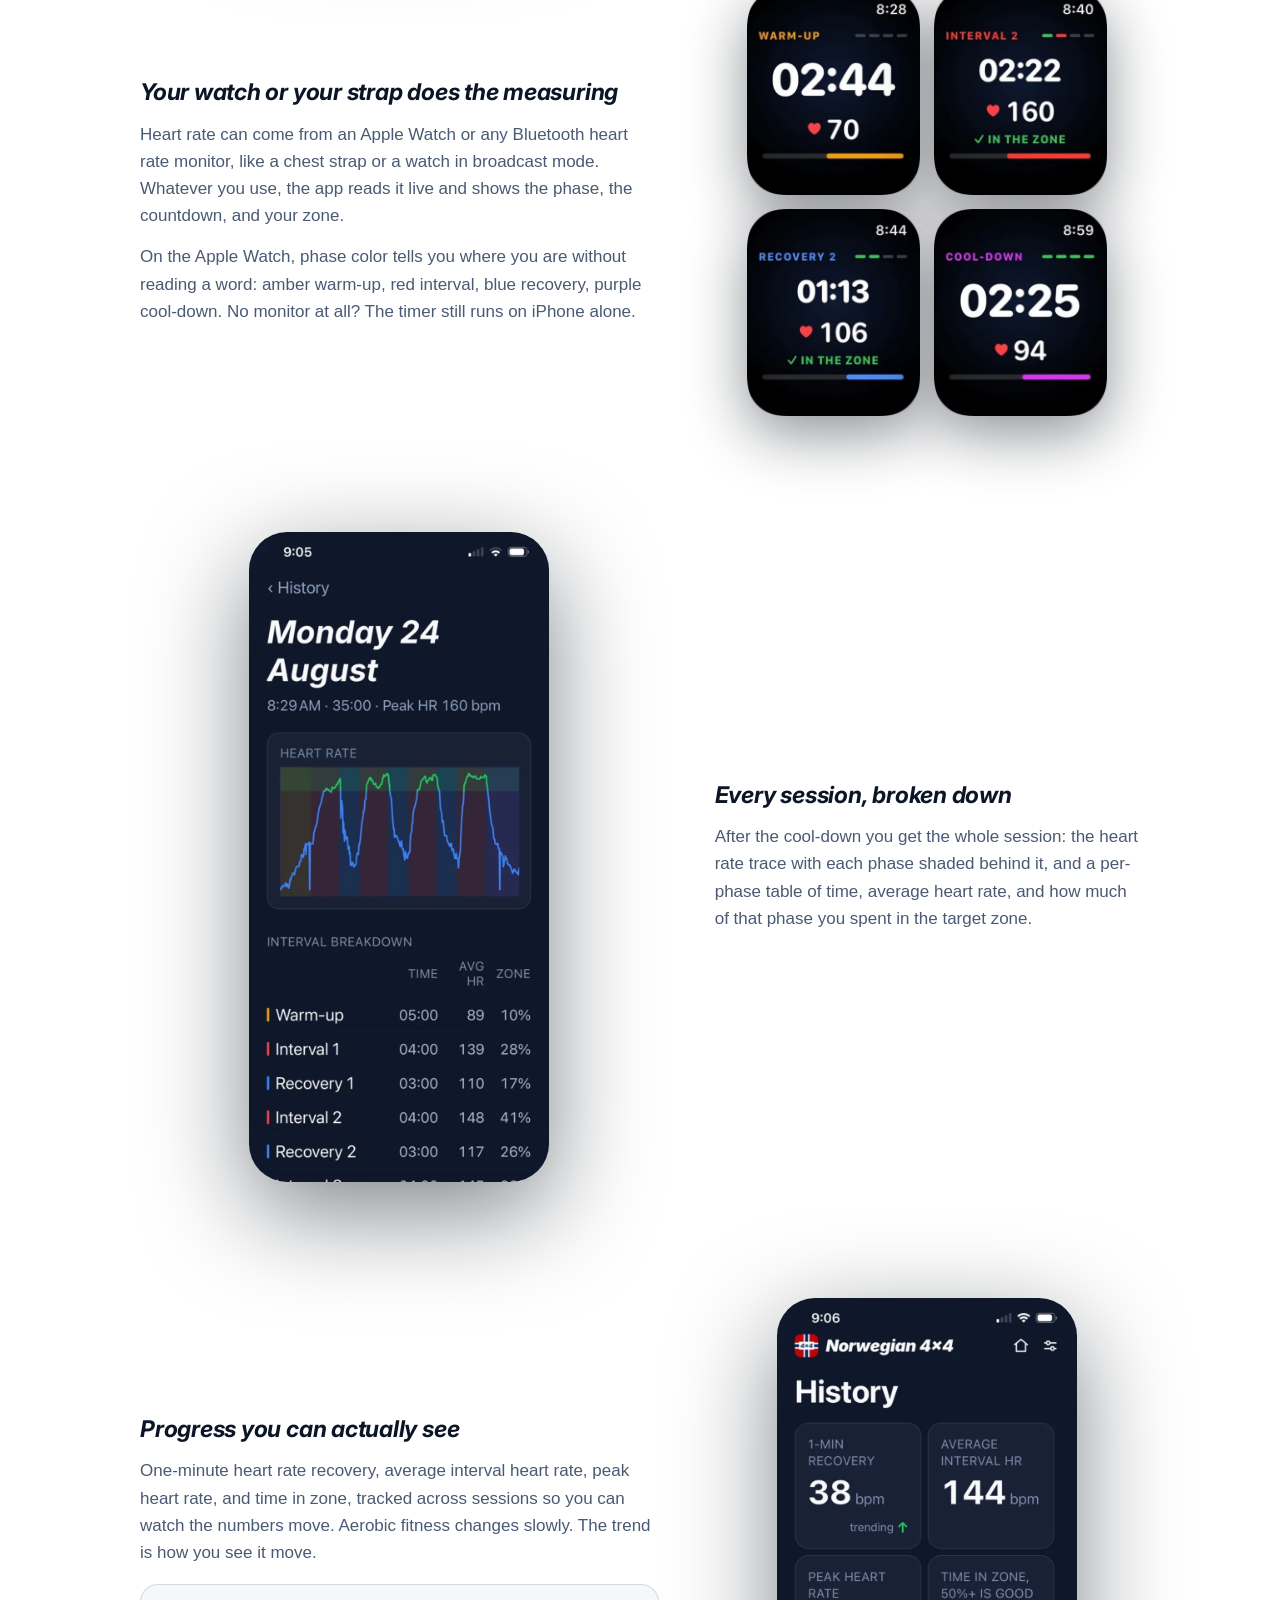
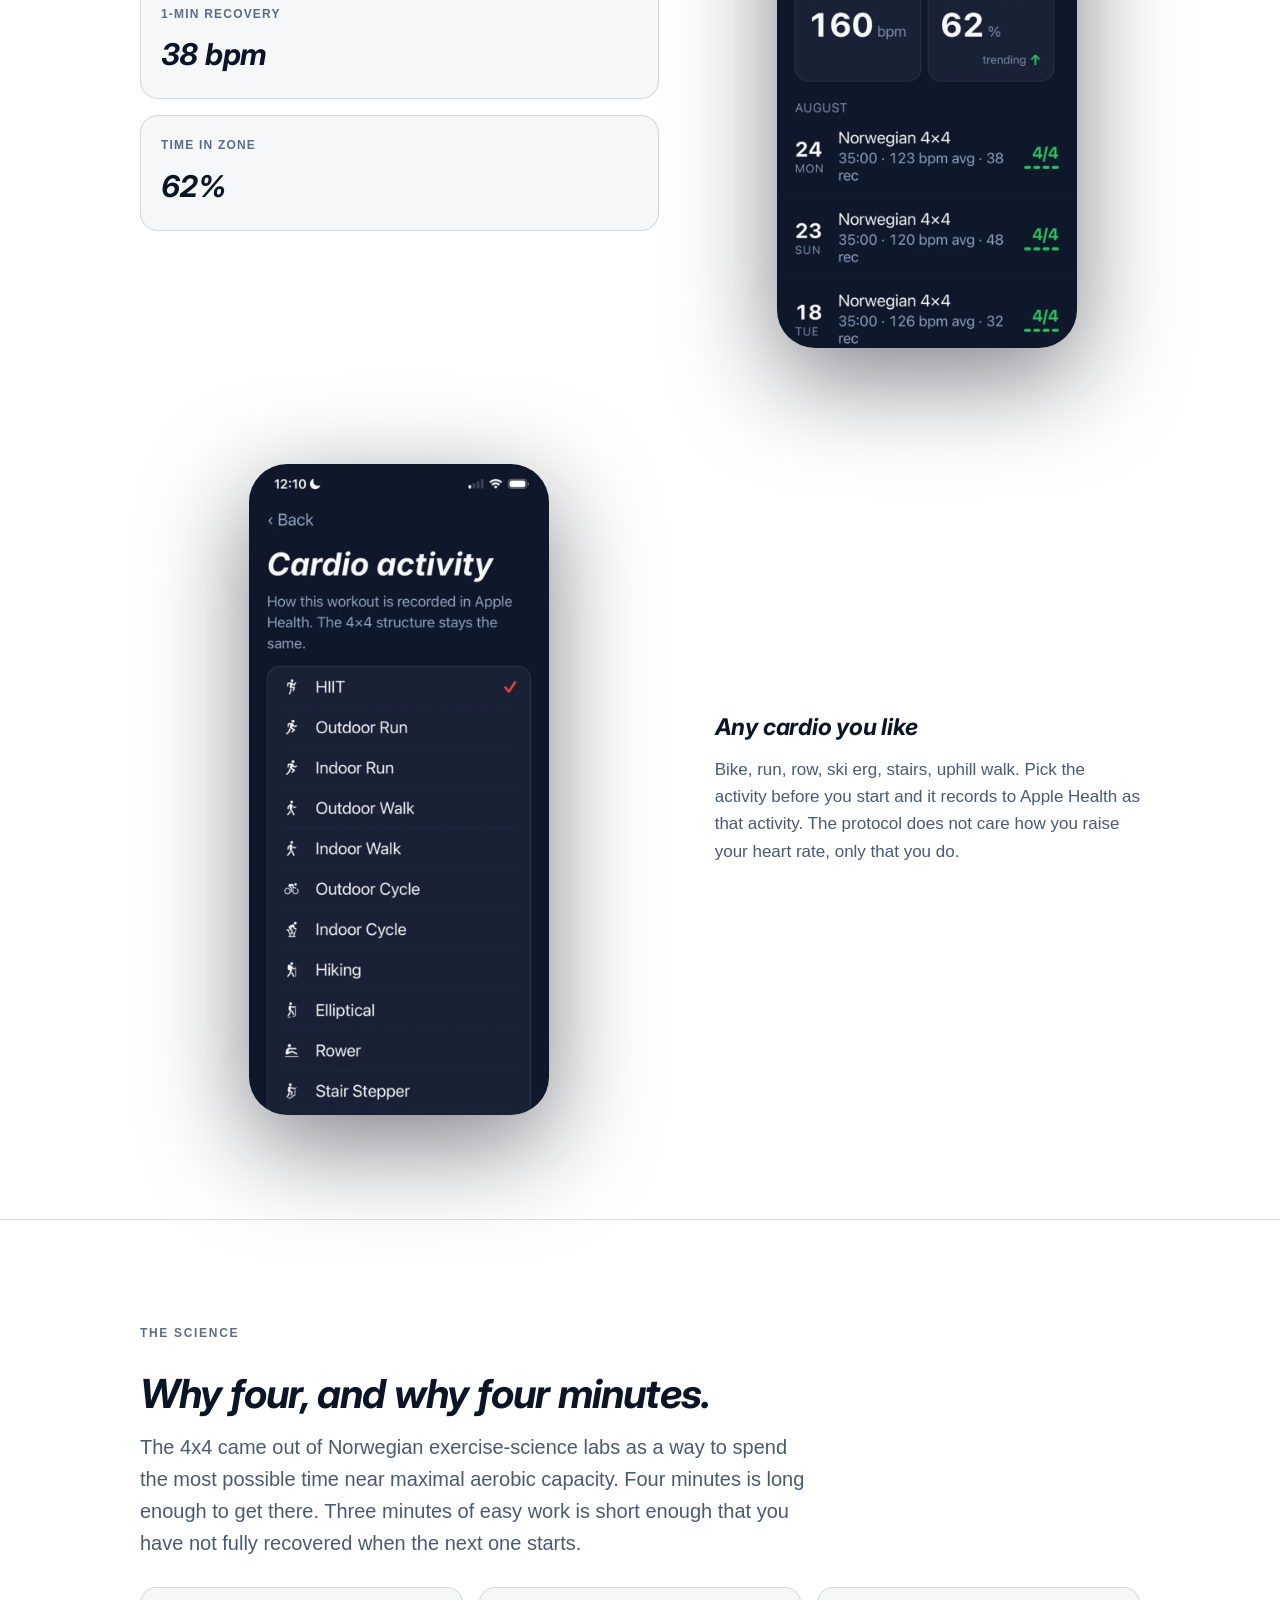
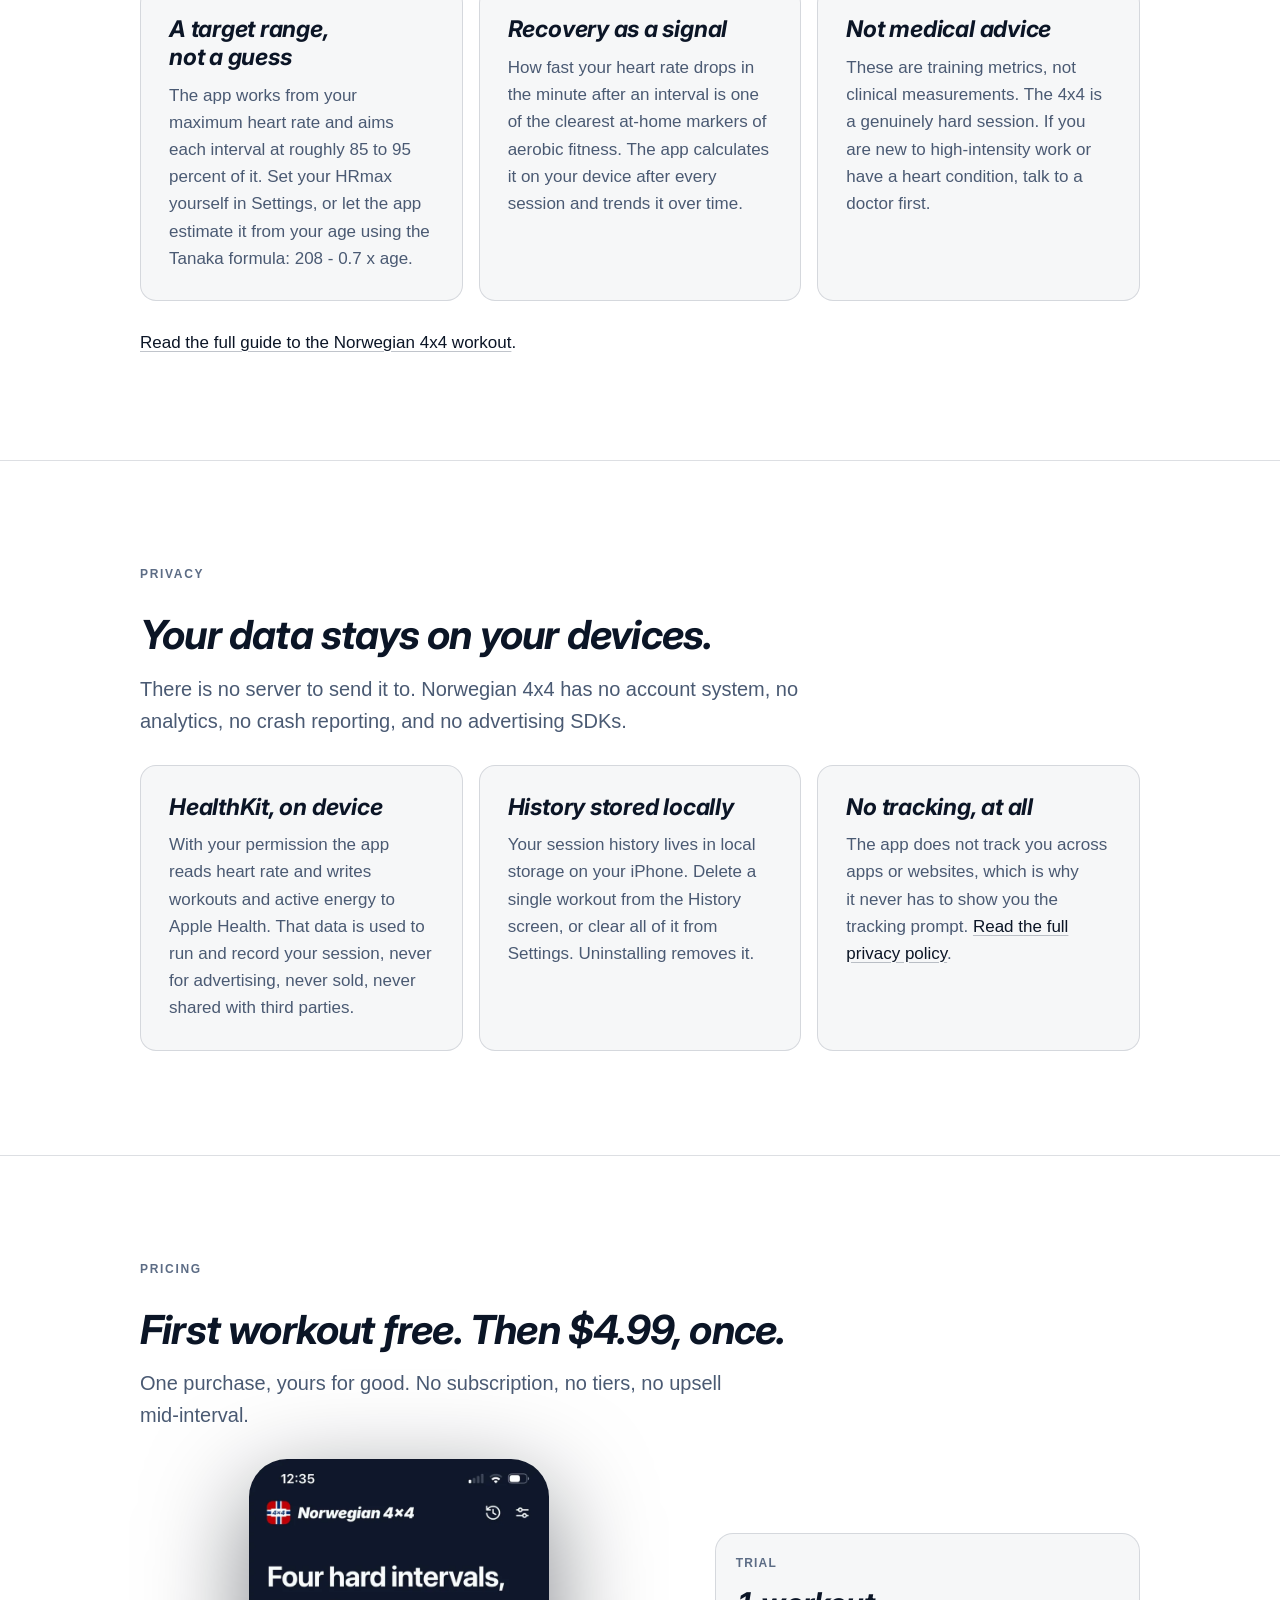
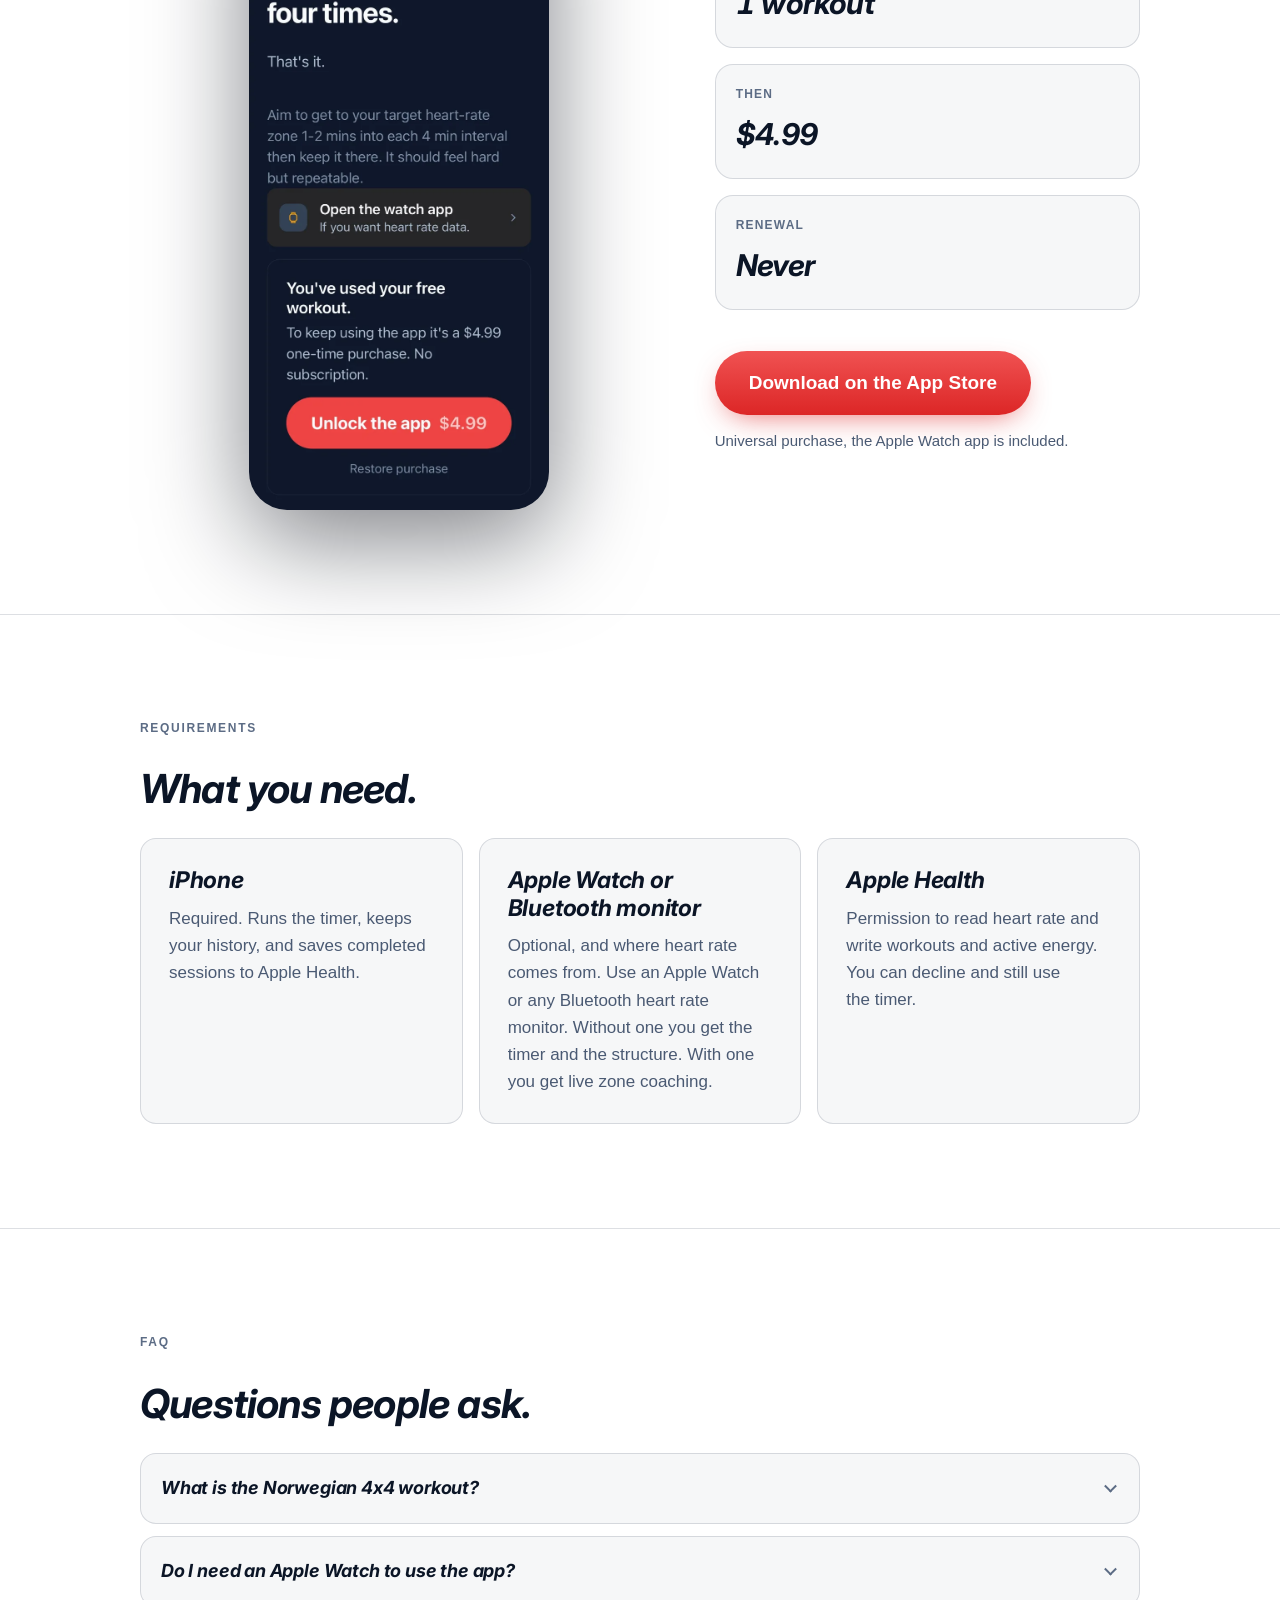
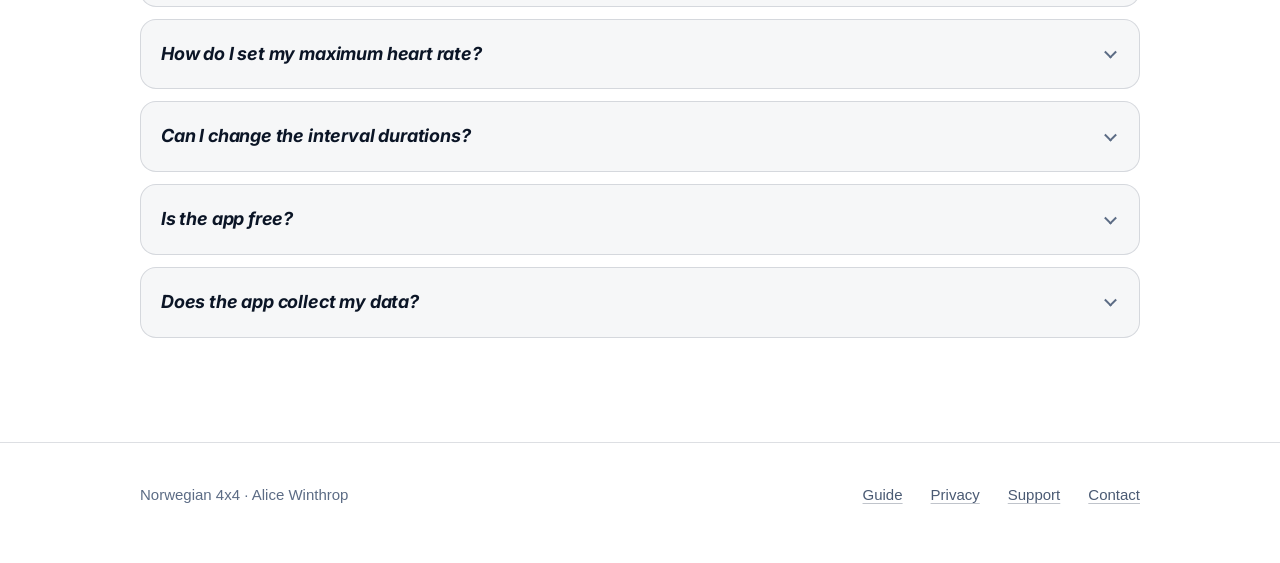
==== commit b8f6b13b: "Apply Claude Design visual design to landing page and guide Merge the Claude Design handoff onto the" ====
--- a/index.html
+++ b/index.html
@@ -1,335 +1,413 @@
 <!DOCTYPE html>
 <html lang="en">
 <head>
-  <meta charset="UTF-8">
-  <meta name="viewport" content="width=device-width, initial-scale=1.0">
-
-  <!-- ============================================================
-       PRIMARY SEO
-       Target queries: "best norwegian 4x4 app", "norwegian 4x4 app",
-       "norwegian 4x4 timer", "4x4 interval app"
-       ============================================================ -->
-  <title>Norwegian 4x4: Heart Rate Interval Workout App for iPhone and Apple Watch</title>
-  <meta name="description" content="Norwegian 4x4 is a guided interval workout app. It finds your heart rate zone, runs the timer, and tells you when to push and when to ease off, using your Apple Watch or any Bluetooth monitor. First workout free, then one price. No subscription.">
-  <link rel="canonical" href="https://norwegian4x4.app/">
-  <meta name="robots" content="index, follow, max-image-preview:large">
-
-  <!-- Open Graph -->
-  <meta property="og:type" content="website">
-  <meta property="og:site_name" content="Norwegian 4x4">
-  <meta property="og:title" content="Norwegian 4x4: Heart Rate Interval Workout App">
-  <meta property="og:description" content="A guided Norwegian 4x4 interval workout app. It finds your heart rate zone, runs the timer, and coaches every interval. Works with an Apple Watch or any Bluetooth monitor. No subscription.">
-  <meta property="og:url" content="https://norwegian4x4.app/">
-  <!-- TODO(design): 1200x630 social share image -->
-  <meta property="og:image" content="https://norwegian4x4.app/assets/og-image.png">
-
-  <!-- Twitter Card -->
-  <meta name="twitter:card" content="summary_large_image">
-  <meta name="twitter:title" content="Norwegian 4x4: Heart Rate Interval Workout App">
-  <meta name="twitter:description" content="A guided Norwegian 4x4 interval workout app. It finds your heart rate zone, runs the timer, and coaches every interval. No subscription.">
-  <meta name="twitter:image" content="https://norwegian4x4.app/assets/og-image.png">
-
-  <!-- ============================================================
-       STRUCTURED DATA
-       SoftwareApplication drives the app rich-result (price, platform).
-       No aggregateRating is included. Add one only with real, honest
-       App Store rating data, never fabricated.
-       ============================================================ -->
-  <script type="application/ld+json">
-  {
-    "@context": "https://schema.org",
-    "@type": "SoftwareApplication",
-    "name": "Norwegian 4x4",
-    "operatingSystem": "iOS 16.0 or later, watchOS",
-    "applicationCategory": "HealthApplication",
-    "description": "A guided Norwegian 4x4 interval workout app that finds your target heart rate zone, runs the interval timer, and tells you when to push and when to ease off, using an Apple Watch or any Bluetooth heart rate monitor.",
-    "url": "https://norwegian4x4.app/",
-    "offers": {
-      "@type": "Offer",
-      "price": "4.99",
-      "priceCurrency": "USD",
-      "description": "First workout free, then a one-time 4.99 USD unlock. No subscription."
+<meta charset="utf-8">
+<meta name="viewport" content="width=device-width, initial-scale=1">
+
+<!-- ============================================================
+     SEO. Targets: "best norwegian 4x4 app", "norwegian 4x4 app",
+     "norwegian 4x4 timer", "4x4 interval app".
+     ============================================================ -->
+<title>Norwegian 4x4: Heart Rate Interval Workout App for iPhone and Apple Watch</title>
+<meta name="description" content="Norwegian 4x4 is a guided interval workout app. It finds your heart rate zone, runs the timer, and tells you when to push and when to ease off, using your Apple Watch or any Bluetooth monitor. First workout free, then one price. No subscription.">
+<link rel="canonical" href="https://norwegian4x4.app/">
+<meta name="robots" content="index, follow, max-image-preview:large">
+
+<meta property="og:type" content="website">
+<meta property="og:site_name" content="Norwegian 4x4">
+<meta property="og:title" content="Norwegian 4x4: Heart Rate Interval Workout App">
+<meta property="og:description" content="A guided Norwegian 4x4 interval workout app. It finds your heart rate zone, runs the timer, and coaches every interval. Works with an Apple Watch or any Bluetooth monitor. No subscription.">
+<meta property="og:url" content="https://norwegian4x4.app/">
+<meta property="og:image" content="https://norwegian4x4.app/assets/og-image.png">
+<meta property="og:image:width" content="1200">
+<meta property="og:image:height" content="630">
+<meta name="twitter:card" content="summary_large_image">
+<meta name="twitter:title" content="Norwegian 4x4: Heart Rate Interval Workout App">
+<meta name="twitter:description" content="A guided Norwegian 4x4 interval workout app. It finds your heart rate zone, runs the timer, and coaches every interval. No subscription.">
+<meta name="twitter:image" content="https://norwegian4x4.app/assets/og-image.png">
+
+<link rel="icon" href="assets/icon.png">
+<link rel="apple-touch-icon" href="assets/icon.png">
+<link rel="preconnect" href="https://fonts.googleapis.com">
+<link rel="preconnect" href="https://fonts.gstatic.com" crossorigin>
+<link rel="stylesheet" href="https://fonts.googleapis.com/css2?family=Inter:ital,wght@1,700;1,900&display=swap">
+<link rel="stylesheet" href="assets/site.css">
+
+<script type="application/ld+json">
+{
+  "@context": "https://schema.org",
+  "@type": "SoftwareApplication",
+  "name": "Norwegian 4x4",
+  "applicationCategory": "HealthApplication",
+  "operatingSystem": "iOS 16.0 or later, watchOS",
+  "description": "A guided Norwegian 4x4 interval workout app that finds your target heart rate zone, runs the interval timer, and tells you when to push and when to ease off, using an Apple Watch or any Bluetooth heart rate monitor.",
+  "url": "https://norwegian4x4.app/",
+  "image": "https://norwegian4x4.app/assets/og-image.png",
+  "author": { "@type": "Person", "name": "Alice Winthrop" },
+  "offers": {
+    "@type": "Offer",
+    "price": "4.99",
+    "priceCurrency": "USD",
+    "description": "First workout free, then a one-time 4.99 USD unlock. No subscription."
+  }
+}
+</script>
+<script type="application/ld+json">
+{
+  "@context": "https://schema.org",
+  "@type": "FAQPage",
+  "mainEntity": [
+    {
+      "@type": "Question",
+      "name": "What is the Norwegian 4x4 workout?",
+      "acceptedAnswer": { "@type": "Answer", "text": "The Norwegian 4x4 is an interval workout. You warm up, do four hard 4-minute intervals at high effort with 3 minutes of easy recovery between them, then cool down. It is one of the most studied workouts for building aerobic fitness and VO2max." }
     },
-    "publisher": {
-      "@type": "Person",
-      "name": "Alice Winthrop"
+    {
+      "@type": "Question",
+      "name": "Do I need an Apple Watch to use the app?",
+      "acceptedAnswer": { "@type": "Answer", "text": "No. Heart rate zone coaching works with either an Apple Watch or any Bluetooth heart rate monitor, such as a chest strap or a watch in broadcast mode. On an iPhone alone with neither, the app runs as a guided interval timer." }
+    },
+    {
+      "@type": "Question",
+      "name": "How do I set my maximum heart rate?",
+      "acceptedAnswer": { "@type": "Answer", "text": "The app estimates your maximum heart rate from your age using the Tanaka formula (208 - 0.7 x age), or you can set it yourself with Manual Override in Settings." }
+    },
+    {
+      "@type": "Question",
+      "name": "Can I change the interval durations?",
+      "acceptedAnswer": { "@type": "Answer", "text": "The 4x4 protocol uses fixed 4-minute intervals and 3-minute recoveries. You can adjust the warm-up and cool-down durations in Settings." }
+    },
+    {
+      "@type": "Question",
+      "name": "Is the app free?",
+      "acceptedAnswer": { "@type": "Answer", "text": "Your first workout is free. After that it is a one-time 4.99 USD purchase. There is no subscription." }
+    },
+    {
+      "@type": "Question",
+      "name": "Does the app collect my data?",
+      "acceptedAnswer": { "@type": "Answer", "text": "No. There is no account, no ads, and no analytics. Everything is computed and stored on your device, and nothing leaves it." }
     }
-  }
-  </script>
-
-  <script type="application/ld+json">
-  {
-    "@context": "https://schema.org",
-    "@type": "FAQPage",
-    "mainEntity": [
-      {
-        "@type": "Question",
-        "name": "What is the Norwegian 4x4 workout?",
-        "acceptedAnswer": {
-          "@type": "Answer",
-          "text": "The Norwegian 4x4 is an interval workout. You warm up, do four hard 4-minute intervals at high effort with 3 minutes of easy recovery between them, then cool down. It is one of the most studied workouts for building aerobic fitness and VO2max."
-        }
-      },
-      {
-        "@type": "Question",
-        "name": "Do I need an Apple Watch to use the app?",
-        "acceptedAnswer": {
-          "@type": "Answer",
-          "text": "No. Heart rate zone coaching works with either an Apple Watch or any Bluetooth heart rate monitor, such as a chest strap or a watch in broadcast mode. On an iPhone alone with neither, the app runs as a guided interval timer."
-        }
-      },
-      {
-        "@type": "Question",
-        "name": "Is the app free?",
-        "acceptedAnswer": {
-          "@type": "Answer",
-          "text": "Your first workout is free. After that it is a one-time 4.99 USD purchase. There is no subscription."
-        }
-      },
-      {
-        "@type": "Question",
-        "name": "Does the app collect my data?",
-        "acceptedAnswer": {
-          "@type": "Answer",
-          "text": "No. There is no account, no ads, and no analytics. Everything is computed and stored on your device, and nothing leaves it."
-        }
-      },
-      {
-        "@type": "Question",
-        "name": "How do I set my maximum heart rate?",
-        "acceptedAnswer": {
-          "@type": "Answer",
-          "text": "The app estimates your maximum heart rate from your age using the Tanaka formula (208 - 0.7 x age), or you can set it yourself with Manual Override in Settings."
-        }
-      }
-    ]
-  }
-  </script>
-
-  <!-- ============================================================
-       PLACEHOLDER STYLES. Intentionally minimal.
-       Design will be replaced by the design system. This exists only
-       to keep the semantic structure readable while drafting content.
-       ============================================================ -->
-  <style>
-    :root { color-scheme: light dark; }
-    body {
-      font-family: -apple-system, BlinkMacSystemFont, "Segoe UI", Roboto, Helvetica, Arial, sans-serif;
-      line-height: 1.6;
-      max-width: 720px;
-      margin: 0 auto;
-      padding: 2rem 1rem;
-    }
-    img { max-width: 100%; height: auto; }
-    .cta { font-weight: 600; }
-    figure { margin: 1rem 0; }
-    .placeholder {
-      border: 1px dashed currentColor;
-      padding: 1rem;
-      opacity: 0.6;
-      font-style: italic;
-    }
-  </style>
+  ]
+}
+</script>
 </head>
 
 <body>
-  <!-- ============================================================
-       HEADER
-       ============================================================ -->
-  <header class="site-header">
-    <a class="brand" href="/" aria-label="Norwegian 4x4 home">
-      <!-- TODO(design): app icon / wordmark -->
-      <span class="brand-name">Norwegian 4x4</span>
+
+<header class="masthead">
+  <div class="shell">
+    <a class="brand" href="./">
+      <img src="assets/icon.png" alt="" width="32" height="32">
+      <span>Norwegian 4x4</span>
     </a>
-    <nav class="site-nav" aria-label="Primary">
-      <a href="#how-it-works">How it works</a>
-      <a href="#features">Features</a>
-      <a href="#faq">FAQ</a>
-      <a class="cta" href="#get" data-analytics="nav-download">Download</a>
-    </nav>
-  </header>
-
-  <main>
-    <!-- ============================================================
-         HERO
-         ============================================================ -->
-    <section class="hero" id="get">
-      <h1>Norwegian 4x4</h1>
-      <p class="tagline">A guided heart rate interval workout for iPhone and Apple Watch.</p>
-      <p class="subhead">
-        Norwegian 4x4 finds your target heart rate zone, runs the interval timer, and tells you when to
-        push and when to ease off through every interval. It works with your Apple Watch or any Bluetooth
-        heart rate monitor.
-      </p>
-
-      <p class="cta-row">
-        <!-- TODO(design): official "Download on the App Store" badge -->
-        <!-- TODO(action): replace with the real App Store URL / app ID -->
-        <a class="cta cta-primary" href="https://apps.apple.com/app/idXXXXXXXXX"
-           data-analytics="hero-download">Download on the App Store</a>
-      </p>
-      <p class="price-note">First workout free. One-time 4.99 USD. No subscription.</p>
-
-      <figure class="hero-shot">
-        <div class="placeholder">Screenshot slot: iPhone live zone coaching screen
-          (source: app repo <code>assets/screenshots/iphone/</code>)</div>
-        <figcaption>The app shows your zone and updates your effort cue every second.</figcaption>
-      </figure>
-    </section>
-
-    <!-- ============================================================
-         WHAT IT IS / HOW IT WORKS
-         Carries keyword-relevant explainer content for "norwegian 4x4".
-         ============================================================ -->
-    <section id="how-it-works" aria-labelledby="how-heading">
-      <h2 id="how-heading">How the Norwegian 4x4 works</h2>
-      <p>
-        The workout has the same shape every time, so you always know how hard to push and how much time
-        is left:
-      </p>
-      <ol class="protocol">
-        <li><strong>Warm up.</strong> An easy start you can adjust in Settings.</li>
-        <li><strong>Four 4-minute intervals.</strong> Four hard efforts in your target heart rate zone.</li>
-        <li><strong>Three-minute recoveries.</strong> Easy recovery between each interval.</li>
-        <li><strong>Cool down.</strong> Wind down to finish.</li>
+    <!-- TODO(action): replace with the real App Store URL / app ID (appears on every CTA) -->
+    <a class="cta cta-sm" href="https://apps.apple.com/app/idXXXXXXXXX">Get the app</a>
+  </div>
+</header>
+
+<main>
+
+  <section class="hero" id="top">
+    <div class="shell hero-grid">
+      <div class="hero-copy">
+        <p class="eyebrow">iPhone and Apple Watch</p>
+        <h1><span>The Norwegian 4x4</span> workout, in one app.</h1>
+        <p class="lede">The Norwegian 4x4 is the interval session with the most evidence behind it. This app runs it: a timer, a heart rate target, and clear coaching, with your Apple Watch or any Bluetooth heart rate monitor.</p>
+        <div class="cta-row">
+          <a class="cta" href="https://apps.apple.com/app/idXXXXXXXXX">
+            <svg width="22" height="26" viewBox="0 0 22 26" fill="currentColor" aria-hidden="true"><path d="M18.1 13.8c0-3 2.4-4.4 2.5-4.5-1.4-2-3.5-2.3-4.2-2.3-1.8-.2-3.5 1-4.4 1-.9 0-2.3-1-3.8-1C6.3 7 4.5 8.1 3.5 9.9c-2 3.4-.5 8.5 1.4 11.3.9 1.4 2 2.9 3.5 2.8 1.4-.1 1.9-.9 3.6-.9 1.7 0 2.1.9 3.6.9 1.5 0 2.4-1.4 3.3-2.7 1-1.6 1.5-3.1 1.5-3.2-.1 0-2.9-1.1-2.9-4.3zM15.2 4.9c.8-.9 1.3-2.2 1.1-3.5-1.1 0-2.5.8-3.3 1.7-.7.8-1.3 2.1-1.2 3.3 1.3.1 2.6-.6 3.4-1.5z"/></svg>
+            Download on the App Store
+          </a>
+          <a class="cta-ghost" href="what-is-the-norwegian-4x4-workout/">Read the guide</a>
+        </div>
+        <ul class="pill-tags">
+          <li>First workout free</li>
+          <li>$4.99 once</li>
+          <li>No subscription</li>
+          <li>No account</li>
+          <li>No tracking</li>
+        </ul>
+      </div>
+      <div class="hero-shot">
+        <img src="assets/screenshots/iphone/home.webp" alt="Norwegian 4x4 home screen on iPhone, showing an Apple Watch ready badge, an activity row, and a red Start workout button at 35:00." width="720" height="1561" fetchpriority="high">
+      </div>
+    </div>
+  </section>
+
+  <section id="how-it-works">
+    <div class="shell stack-l">
+      <div class="stack">
+        <p class="eyebrow">How it works</p>
+        <h2>Thirty-five minutes, start to finish.</h2>
+        <p class="lede">The protocol is fixed, and that is the point. The app holds the structure so you only have to hold the effort.</p>
+      </div>
+
+      <div class="card reveal">
+        <div class="bar" role="img" aria-label="Session structure: a 5 minute warm-up, then four 4-minute intervals separated by three 3-minute recoveries, then a 5 minute cool-down.">
+          <i class="w"></i><i class="i"></i><i class="r"></i><i class="i"></i><i class="r"></i><i class="i"></i><i class="r"></i><i class="i"></i><i class="c"></i>
+        </div>
+        <ul class="bar-legend">
+          <li><span class="dot" style="background: var(--warmup)"></span>Warm-up 5:00</li>
+          <li><span class="dot" style="background: var(--interval)"></span>Interval 4:00, four times</li>
+          <li><span class="dot" style="background: var(--recovery)"></span>Recovery 3:00, three times</li>
+          <li><span class="dot" style="background: var(--cooldown)"></span>Cool-down 5:00</li>
+        </ul>
+      </div>
+
+      <ol class="steps reveal">
+        <li>
+          <div>
+            <h3>Warm up easy</h3>
+            <p>Five minutes to get the blood moving. Adjustable in Settings if you need longer.</p>
+          </div>
+        </li>
+        <li>
+          <div>
+            <h3>Four minutes hard</h3>
+            <p>Climb to your target zone in the first minute or two, then hold it. Hard, but repeatable.</p>
+          </div>
+        </li>
+        <li>
+          <div>
+            <h3>Three minutes easy</h3>
+            <p>Active recovery. Keep moving. You are not meant to come all the way back down.</p>
+          </div>
+        </li>
+        <li>
+          <div>
+            <h3>Repeat until four are done</h3>
+            <p>The fourth interval should feel like the first. If it does not, you started too hard.</p>
+          </div>
+        </li>
+        <li>
+          <div>
+            <h3>Cool down</h3>
+            <p>Five easy minutes, then the session saves to Apple Health.</p>
+          </div>
+        </li>
       </ol>
-      <p>
-        During the session the app tells you to push harder, hold in the zone, or ease off. It updates
-        every second and gives you a haptic and sound cue on every phase and zone change, so you do not
-        have to watch your wrist.
-      </p>
-      <p>
-        New to the workout? Read <a href="/what-is-the-norwegian-4x4-workout/">what the Norwegian 4x4
-        workout is</a> and how to do it.
-      </p>
-    </section>
-
-    <!-- ============================================================
-         FEATURES
-         ============================================================ -->
-    <section id="features" aria-labelledby="features-heading">
-      <h2 id="features-heading">What you get</h2>
-      <ul class="feature-list">
-        <li><strong>Live zone coaching.</strong> Push harder, hold in the zone, or ease off, updated every second.</li>
-        <li><strong>Works with any Bluetooth heart rate monitor.</strong> Chest straps and watches in broadcast mode, as well as the Apple Watch.</li>
-        <li><strong>A clean guided timer</strong> for the full 4x4 session.</li>
-        <li><strong>Numbers after each workout.</strong> Heart rate recovery, peak heart rate, and time in zone.</li>
-        <li><strong>A fitness trend</strong> that tracks your recovery over recent sessions, so you can see progress.</li>
-        <li><strong>Haptic and sound cues</strong> on every phase and zone change.</li>
-        <li><strong>Runs on your Apple Watch</strong> without your phone.</li>
-        <li><strong>Records to Apple Health</strong> as a run, bike, row, ski, swim, and more, so it counts toward your rings.</li>
-      </ul>
-
-      <figure class="features-shots">
-        <div class="placeholder">Screenshot gallery slot: home screen, workout breakdown, trends, Apple Watch
-          (source: app repo <code>assets/screenshots/</code>)</div>
-      </figure>
-    </section>
-
-    <!-- ============================================================
-         SCIENCE
-         ============================================================ -->
-    <section id="science" aria-labelledby="science-heading">
-      <h2 id="science-heading">The science</h2>
-      <p>
-        The Norwegian 4x4 is one of the most studied interval workouts for building aerobic fitness and
-        VO2max. The app sets your zones from your age, or from a maximum heart rate you enter yourself.
-      </p>
-    </section>
-
-    <!-- ============================================================
-         PRIVACY
-         ============================================================ -->
-    <section id="privacy" aria-labelledby="privacy-heading">
-      <h2 id="privacy-heading">Your data stays on your device</h2>
-      <p>
-        There is no account, no ads, and no analytics. Everything is computed and stored on your device,
-        and nothing leaves it. The App Store privacy label is Data Not Collected.
-      </p>
-    </section>
-
-    <!-- ============================================================
-         PRICING
-         ============================================================ -->
-    <section id="pricing" aria-labelledby="pricing-heading">
-      <h2 id="pricing-heading">One price, no subscription</h2>
-      <p>
-        Your first workout is free. After that it is a one-time 4.99 USD purchase. There is no
-        subscription.
-      </p>
-    </section>
-
-    <!-- ============================================================
-         REQUIREMENTS
-         ============================================================ -->
-    <section id="requirements" aria-labelledby="requirements-heading">
-      <h2 id="requirements-heading">Requirements</h2>
-      <p>
-        Heart rate tracking and zone coaching need either an Apple Watch or a Bluetooth heart rate
-        monitor (a chest strap, or a watch in broadcast mode). On an iPhone alone with neither, the app
-        runs as a guided interval timer.
-      </p>
-    </section>
-
-    <!-- ============================================================
-         FAQ. Mirrors the FAQPage structured data above.
-         ============================================================ -->
-    <section id="faq" aria-labelledby="faq-heading">
-      <h2 id="faq-heading">Questions people ask</h2>
-
-      <h3>What is the Norwegian 4x4 workout?</h3>
-      <p>
-        The Norwegian 4x4 is an interval workout. You warm up, do four hard 4-minute intervals at high
-        effort with 3 minutes of easy recovery between them, then cool down. It is one of the most studied
-        workouts for building aerobic fitness and VO2max.
-      </p>
-
-      <h3>Do I need an Apple Watch to use the app?</h3>
-      <p>
-        No. Heart rate zone coaching works with either an Apple Watch or any Bluetooth heart rate monitor,
-        such as a chest strap or a watch in broadcast mode. On an iPhone alone with neither, the app runs
-        as a guided interval timer.
-      </p>
-
-      <h3>Is the app free?</h3>
-      <p>Your first workout is free. After that it is a one-time 4.99 USD purchase. There is no subscription.</p>
-
-      <h3>Does the app collect my data?</h3>
-      <p>
-        No. There is no account, no ads, and no analytics. Everything is computed and stored on your
-        device, and nothing leaves it.
-      </p>
-
-      <h3>How do I set my maximum heart rate?</h3>
-      <p>
-        The app estimates your maximum heart rate from your age using the Tanaka formula
-        (208 - 0.7 x age), or you can set it yourself with Manual Override in Settings.
-      </p>
-    </section>
-
-    <!-- ============================================================
-         FINAL CTA
-         ============================================================ -->
-    <section class="final-cta" aria-labelledby="final-cta-heading">
-      <h2 id="final-cta-heading">Start your first 4x4 free</h2>
-      <p class="cta-row">
-        <!-- TODO(action): replace with the real App Store URL / app ID -->
-        <a class="cta cta-primary" href="https://apps.apple.com/app/idXXXXXXXXX"
-           data-analytics="footer-download">Download on the App Store</a>
-      </p>
-    </section>
-  </main>
-
-  <!-- ============================================================
-       FOOTER
-       ============================================================ -->
-  <footer class="site-footer">
-    <nav aria-label="Footer">
-      <a href="https://norwegian4x4.app/privacy-policy">Privacy Policy</a>
-      <a href="https://norwegian4x4.app/support">Support</a>
-      <a href="mailto:alicedevwin@icloud.com">Contact</a>
-    </nav>
-    <p class="copyright">Copyright 2026 Alice Winthrop. Norwegian 4x4.</p>
-  </footer>
+
+      <p>New to the workout? <a href="what-is-the-norwegian-4x4-workout/">Read what the Norwegian 4x4 workout is</a> and how to do it.</p>
+    </div>
+  </section>
+
+  <section id="features">
+    <div class="shell stack-l">
+      <div class="stack">
+        <p class="eyebrow">Features</p>
+        <h2>Everything you need mid-interval. Nothing you do not.</h2>
+      </div>
+
+      <div class="feature reveal">
+        <div class="feature-copy">
+          <h3>Live zone coaching</h3>
+          <p>A big countdown, your current heart rate, and one clear instruction. The app tells you whether to push, hold, or back off, in color and in words, so it reads at a glance while you are breathing hard.</p>
+          <div class="zones">
+            <div class="zone below"><b>Push harder</b><span>Below your target range.</span></div>
+            <div class="zone good"><b>In the zone</b><span>Hold it here.</span></div>
+            <div class="zone above"><b>Ease up</b><span>Above the range. Back off before it costs you.</span></div>
+          </div>
+        </div>
+        <div class="feature-media frame">
+          <img src="assets/screenshots/iphone/workout.webp" alt="Workout screen during interval 2 of 4: a red progress ring at 02:29 remaining, 157 BPM, a green in-the-zone indicator, and a target range of 147 to 164." width="720" height="1561" loading="lazy">
+        </div>
+      </div>
+
+      <div class="feature reveal">
+        <div class="feature-copy">
+          <h3>Your watch or your strap does the measuring</h3>
+          <p>Heart rate can come from an Apple Watch or any Bluetooth heart rate monitor, like a chest strap or a watch in broadcast mode. Whatever you use, the app reads it live and shows the phase, the countdown, and your zone.</p>
+          <p>On the Apple Watch, phase color tells you where you are without reading a word: amber warm-up, red interval, blue recovery, purple cool-down. No monitor at all? The timer still runs on iPhone alone.</p>
+        </div>
+        <div class="feature-media watch-row">
+          <img src="assets/screenshots/watch/warmup.webp" alt="Apple Watch showing warm-up, 02:44 remaining and 70 bpm, with an amber progress bar." width="360" height="430" loading="lazy">
+          <img src="assets/screenshots/watch/interval.webp" alt="Apple Watch showing interval 2, 02:22 remaining, 160 bpm and in the zone, with a red progress bar." width="360" height="430" loading="lazy">
+          <img src="assets/screenshots/watch/recovery.webp" alt="Apple Watch showing recovery 2, 01:13 remaining and 106 bpm, with a blue progress bar." width="360" height="430" loading="lazy">
+          <img src="assets/screenshots/watch/cooldown.webp" alt="Apple Watch showing cool-down, 02:25 remaining and 94 bpm, with a purple progress bar." width="360" height="430" loading="lazy">
+        </div>
+      </div>
+
+      <div class="feature reveal">
+        <div class="feature-copy">
+          <h3>Every session, broken down</h3>
+          <p>After the cool-down you get the whole session: the heart rate trace with each phase shaded behind it, and a per-phase table of time, average heart rate, and how much of that phase you spent in the target zone.</p>
+        </div>
+        <div class="feature-media frame">
+          <img src="assets/screenshots/iphone/detail.webp" alt="Workout detail screen: a heart rate graph with four interval peaks, and an interval breakdown table listing time, average heart rate, and zone percentage per phase." width="720" height="1561" loading="lazy">
+        </div>
+      </div>
+
+      <div class="feature reveal">
+        <div class="feature-copy">
+          <h3>Progress you can actually see</h3>
+          <p>One-minute heart rate recovery, average interval heart rate, peak heart rate, and time in zone, tracked across sessions so you can watch the numbers move. Aerobic fitness changes slowly. The trend is how you see it move.</p>
+          <dl class="grid" style="margin: 4px 0 0">
+            <div class="stat"><dt>1-min recovery</dt><dd>38 bpm</dd></div>
+            <div class="stat"><dt>Time in zone</dt><dd>62%</dd></div>
+          </dl>
+        </div>
+        <div class="feature-media frame">
+          <img src="assets/screenshots/iphone/history.webp" alt="History screen with four stat cards, 1-minute recovery 38 bpm, average interval heart rate 144 bpm, peak heart rate 160 bpm, and time in zone 62%, above a list of completed sessions." width="720" height="1561" loading="lazy">
+        </div>
+      </div>
+
+      <div class="feature reveal">
+        <div class="feature-copy">
+          <h3>Any cardio you like</h3>
+          <p>Bike, run, row, ski erg, stairs, uphill walk. Pick the activity before you start and it records to Apple Health as that activity. The protocol does not care how you raise your heart rate, only that you do.</p>
+        </div>
+        <div class="feature-media frame">
+          <img src="assets/screenshots/iphone/activity.webp" alt="The Norwegian 4x4 activity selection screen on iPhone." width="720" height="1561" loading="lazy">
+        </div>
+      </div>
+    </div>
+  </section>
+
+  <section id="science">
+    <div class="shell stack-l">
+      <div class="stack">
+        <p class="eyebrow">The science</p>
+        <h2>Why four, and why four minutes.</h2>
+        <p class="lede">The 4x4 came out of Norwegian exercise-science labs as a way to spend the most possible time near maximal aerobic capacity. Four minutes is long enough to get there. Three minutes of easy work is short enough that you have not fully recovered when the next one starts.</p>
+      </div>
+      <div class="grid reveal">
+        <div class="card">
+          <h3>A target range, not a guess</h3>
+          <p>The app works from your maximum heart rate and aims each interval at roughly 85 to 95 percent of it. Set your HRmax yourself in Settings, or let the app estimate it from your age using the Tanaka formula: 208 - 0.7 x age.</p>
+        </div>
+        <div class="card">
+          <h3>Recovery as a signal</h3>
+          <p>How fast your heart rate drops in the minute after an interval is one of the clearest at-home markers of aerobic fitness. The app calculates it on your device after every session and trends it over time.</p>
+        </div>
+        <div class="card">
+          <h3>Not medical advice</h3>
+          <p>These are training metrics, not clinical measurements. The 4x4 is a genuinely hard session. If you are new to high-intensity work or have a heart condition, talk to a doctor first.</p>
+        </div>
+      </div>
+      <p><a href="what-is-the-norwegian-4x4-workout/">Read the full guide to the Norwegian 4x4 workout</a>.</p>
+    </div>
+  </section>
+
+  <section id="privacy">
+    <div class="shell stack-l">
+      <div class="stack">
+        <p class="eyebrow">Privacy</p>
+        <h2>Your data stays on your devices.</h2>
+        <p class="lede">There is no server to send it to. Norwegian 4x4 has no account system, no analytics, no crash reporting, and no advertising SDKs.</p>
+      </div>
+      <div class="grid reveal">
+        <div class="card">
+          <h3>HealthKit, on device</h3>
+          <p>With your permission the app reads heart rate and writes workouts and active energy to Apple Health. That data is used to run and record your session, never for advertising, never sold, never shared with third parties.</p>
+        </div>
+        <div class="card">
+          <h3>History stored locally</h3>
+          <p>Your session history lives in local storage on your iPhone. Delete a single workout from the History screen, or clear all of it from Settings. Uninstalling removes it.</p>
+        </div>
+        <div class="card">
+          <h3>No tracking, at all</h3>
+          <p>The app does not track you across apps or websites, which is why it never has to show you the tracking prompt. <a href="privacy-policy">Read the full privacy policy</a>.</p>
+        </div>
+      </div>
+    </div>
+  </section>
+
+  <section id="pricing">
+    <div class="shell stack-l">
+      <div class="stack">
+        <p class="eyebrow">Pricing</p>
+        <h2>First workout free. Then $4.99, once.</h2>
+        <p class="lede">One purchase, yours for good. No subscription, no tiers, no upsell mid-interval.</p>
+      </div>
+      <div class="feature reveal">
+        <div class="feature-copy">
+          <dl class="grid">
+            <div class="stat"><dt>Trial</dt><dd>1 workout</dd></div>
+            <div class="stat"><dt>Then</dt><dd>$4.99</dd></div>
+            <div class="stat"><dt>Renewal</dt><dd>Never</dd></div>
+          </dl>
+          <div class="cta-row" style="margin-top: 10px">
+            <a class="cta" href="https://apps.apple.com/app/idXXXXXXXXX">Download on the App Store</a>
+          </div>
+          <p class="fineprint">Universal purchase, the Apple Watch app is included.</p>
+        </div>
+        <div class="feature-media frame">
+          <img src="assets/screenshots/iphone/price.webp" alt="Home screen showing the unlock prompt after the free workout, explaining the $4.99 one-time purchase, with an Unlock button and a Restore purchase link." width="720" height="1561" loading="lazy">
+        </div>
+      </div>
+    </div>
+  </section>
+
+  <section id="requirements">
+    <div class="shell stack-l">
+      <div class="stack">
+        <p class="eyebrow">Requirements</p>
+        <h2>What you need.</h2>
+      </div>
+      <div class="grid reveal">
+        <div class="card">
+          <h3>iPhone</h3>
+          <p>Required. Runs the timer, keeps your history, and saves completed sessions to Apple Health.</p>
+        </div>
+        <div class="card">
+          <h3>Apple Watch or Bluetooth monitor</h3>
+          <p>Optional, and where heart rate comes from. Use an Apple Watch or any Bluetooth heart rate monitor. Without one you get the timer and the structure. With one you get live zone coaching.</p>
+        </div>
+        <div class="card">
+          <h3>Apple Health</h3>
+          <p>Permission to read heart rate and write workouts and active energy. You can decline and still use the timer.</p>
+        </div>
+      </div>
+    </div>
+  </section>
+
+  <section id="faq">
+    <div class="shell stack-l">
+      <div class="stack">
+        <p class="eyebrow">FAQ</p>
+        <h2>Questions people ask.</h2>
+      </div>
+      <div class="faq reveal">
+        <details>
+          <summary>What is the Norwegian 4x4 workout?</summary>
+          <p>You warm up, do four hard 4-minute intervals at high effort with 3 minutes of easy recovery between them, then cool down. It is one of the most studied workouts for building aerobic fitness and VO2max.</p>
+        </details>
+        <details>
+          <summary>Do I need an Apple Watch to use the app?</summary>
+          <p>No. Heart rate zone coaching works with either an Apple Watch or any Bluetooth heart rate monitor, such as a chest strap or a watch in broadcast mode. On an iPhone alone with neither, the app runs as a guided interval timer.</p>
+        </details>
+        <details>
+          <summary>How do I set my maximum heart rate?</summary>
+          <p>The app estimates your maximum heart rate from your age using the Tanaka formula (208 - 0.7 x age), or you can set it yourself with Manual Override in Settings.</p>
+        </details>
+        <details>
+          <summary>Can I change the interval durations?</summary>
+          <p>The 4x4 protocol uses fixed 4-minute intervals and 3-minute recoveries. You can adjust the warm-up and cool-down durations in Settings.</p>
+        </details>
+        <details>
+          <summary>Is the app free?</summary>
+          <p>Your first workout is free. After that it is a one-time $4.99 purchase. There is no subscription.</p>
+        </details>
+        <details>
+          <summary>Does the app collect my data?</summary>
+          <p>No. There is no account, no ads, and no analytics. Everything is computed and stored on your device, and nothing leaves it.</p>
+        </details>
+      </div>
+    </div>
+  </section>
+
+</main>
+
+<footer class="site-foot">
+  <div class="shell">
+    <span>Norwegian 4x4 &middot; Alice Winthrop</span>
+    <span class="spacer"></span>
+    <a href="what-is-the-norwegian-4x4-workout/">Guide</a>
+    <a href="privacy-policy">Privacy</a>
+    <a href="support">Support</a>
+    <a href="mailto:alicedevwin@icloud.com">Contact</a>
+  </div>
+</footer>
+
 </body>
 </html>
--- a/assets/site.css
+++ b/assets/site.css
@@ -0,0 +1,502 @@
+/* Norwegian 4x4 site styles.
+   One stylesheet for the landing page and the guide.
+   Dark-first, matching the app (src/constants/theme.ts). */
+
+/* ---------- tokens ---------- */
+:root {
+  color-scheme: dark light;
+
+  --grad-a: #16294F;
+  --grad-b: #0F1D38;
+  --grad-c: #070C18;
+  --flat:   #070C18;
+
+  --ink:    #F8FAFC;
+  --ink-2:  #8FA3BE;
+  --ink-3:  #6E819C;
+
+  --glass:      rgba(190, 215, 255, 0.05);
+  --glass-hi:   rgba(190, 215, 255, 0.08);
+  --line:       rgba(190, 215, 255, 0.12);
+  --line-hi:    rgba(190, 215, 255, 0.22);
+
+  --red-a:  #F05252;
+  --red-b:  #DC2626;
+
+  --warmup:   #F59E0B;
+  --interval: #EF4444;
+  --recovery: #3B82F6;
+  --cooldown: #8B5CF6;
+  --below:    #3B82F6;
+  --inzone:   #22C55E;
+  --above:    #FBBF24;
+
+  --r-card: 16px;
+  --r-stat: 18px;
+  --r-zone: 20px;
+
+  --wordmark: "Inter", -apple-system, BlinkMacSystemFont, "Segoe UI", Helvetica, Arial, sans-serif;
+  --sans: -apple-system, BlinkMacSystemFont, "SF Pro Text", "Segoe UI", Roboto, Helvetica, Arial, sans-serif;
+
+  --shell: 1080px;
+  --gut: clamp(20px, 5vw, 40px);
+}
+
+@media (prefers-color-scheme: light) {
+  :root {
+    --grad-a: #FFFFFF;
+    --grad-b: #F2F5FA;
+    --grad-c: #E7ECF5;
+    --flat:   #FFFFFF;
+
+    --ink:   #0B1526;
+    --ink-2: #4A5A73;
+    --ink-3: #5C6C85;
+
+    --glass:    rgba(15, 29, 56, 0.035);
+    --glass-hi: rgba(15, 29, 56, 0.06);
+    --line:     rgba(15, 29, 56, 0.14);
+    --line-hi:  rgba(15, 29, 56, 0.26);
+
+    --interval: #DC2626;
+    --above:    #B45309;
+    --inzone:   #15803D;
+  }
+}
+
+/* ---------- base ---------- */
+*, *::before, *::after { box-sizing: border-box; }
+
+html { -webkit-text-size-adjust: 100%; }
+
+body {
+  margin: 0;
+  font-family: var(--sans);
+  font-size: 17px;
+  line-height: 1.6;
+  color: var(--ink);
+  background: var(--flat);
+  background-image: linear-gradient(180deg, var(--grad-a) 0%, var(--grad-b) 46%, var(--grad-c) 100%);
+  background-attachment: fixed;
+  -webkit-font-smoothing: antialiased;
+  text-wrap: pretty;
+}
+
+img, svg { max-width: 100%; height: auto; display: block; }
+
+a { color: var(--ink); text-decoration-color: var(--line-hi); text-underline-offset: 3px; }
+a:hover { text-decoration-color: currentColor; }
+
+:focus-visible {
+  outline: 2px solid var(--above);
+  outline-offset: 3px;
+  border-radius: 6px;
+}
+
+h1, h2, h3 {
+  font-family: var(--wordmark);
+  font-weight: 700;
+  font-style: italic;
+  letter-spacing: -0.02em;
+  line-height: 1.06;
+  margin: 0;
+  text-wrap: balance;
+}
+
+h1 { font-size: clamp(40px, 7.2vw, 68px); }
+h2 { font-size: clamp(28px, 4.4vw, 40px); }
+h3 { font-size: clamp(19px, 2.4vw, 23px); letter-spacing: -0.01em; line-height: 1.2; }
+
+p { margin: 0; }
+
+.num, time, td, th { font-variant-numeric: tabular-nums; }
+
+/* ---------- layout ---------- */
+.shell {
+  width: 100%;
+  max-width: var(--shell);
+  margin-inline: auto;
+  padding-inline: var(--gut);
+}
+
+section { padding-block: clamp(56px, 9vw, 104px); }
+section + section { border-top: 1px solid var(--line); }
+
+.eyebrow {
+  font-family: var(--sans);
+  font-size: 12px;
+  font-weight: 600;
+  letter-spacing: 0.14em;
+  text-transform: uppercase;
+  color: var(--ink-3);
+  margin: 0 0 14px;
+}
+
+.lede { color: var(--ink-2); font-size: clamp(17px, 2vw, 20px); max-width: 60ch; }
+
+.stack   { display: flex; flex-direction: column; gap: 16px; }
+.stack-l { display: flex; flex-direction: column; gap: 28px; }
+
+/* ---------- chrome ---------- */
+.masthead {
+  position: sticky;
+  top: 0;
+  z-index: 10;
+  backdrop-filter: saturate(140%) blur(14px);
+  -webkit-backdrop-filter: saturate(140%) blur(14px);
+  background: color-mix(in srgb, var(--flat) 72%, transparent);
+  border-bottom: 1px solid var(--line);
+}
+.masthead .shell {
+  display: flex;
+  align-items: center;
+  gap: 16px;
+  min-height: 64px;
+  padding-block: 10px;
+}
+.brand {
+  display: flex;
+  align-items: center;
+  gap: 12px;
+  text-decoration: none;
+  margin-right: auto;
+}
+.brand img { width: 32px; height: 32px; border-radius: 8px; }
+.brand span {
+  font-family: var(--wordmark);
+  font-weight: 900;
+  font-style: italic;
+  font-size: 19px;
+  letter-spacing: -0.02em;
+}
+
+/* ---------- buttons ---------- */
+.cta {
+  display: inline-flex;
+  align-items: center;
+  justify-content: center;
+  gap: 12px;
+  min-height: 64px;
+  padding: 0 34px;
+  border-radius: 999px;
+  border: 0;
+  font-family: var(--sans);
+  font-size: 19px;
+  font-weight: 600;
+  color: #FFFFFF;
+  text-decoration: none;
+  background-image: linear-gradient(180deg, var(--red-a) 0%, var(--red-b) 100%);
+  box-shadow: 0 10px 30px -12px rgba(220, 38, 38, 0.75);
+  transition: transform 140ms ease, box-shadow 140ms ease, filter 140ms ease;
+}
+.cta:hover { transform: translateY(-2px); box-shadow: 0 18px 38px -14px rgba(220, 38, 38, 0.85); filter: saturate(112%); }
+.cta:active { transform: translateY(0); }
+.cta svg { flex: none; }
+
+.cta-sm { min-height: 48px; padding: 0 22px; font-size: 16px; }
+
+.cta-ghost {
+  display: inline-flex;
+  align-items: center;
+  min-height: 64px;
+  padding: 0 28px;
+  border-radius: 999px;
+  border: 1px solid var(--line-hi);
+  background: var(--glass);
+  color: var(--ink);
+  font-size: 17px;
+  font-weight: 500;
+  text-decoration: none;
+  transition: background 140ms ease, border-color 140ms ease;
+}
+.cta-ghost:hover { background: var(--glass-hi); border-color: var(--ink-3); }
+
+.cta-row { display: flex; flex-wrap: wrap; align-items: center; gap: 16px; }
+
+.fineprint { color: var(--ink-2); font-size: 15px; }
+
+/* ---------- glass surfaces ---------- */
+.card {
+  background: var(--glass);
+  border: 1px solid var(--line);
+  border-radius: var(--r-card);
+  padding: clamp(20px, 3vw, 28px);
+  backdrop-filter: blur(10px);
+  -webkit-backdrop-filter: blur(10px);
+}
+.card h3 { margin-bottom: 10px; }
+.card p { color: var(--ink-2); }
+
+.grid { display: grid; gap: 16px; grid-template-columns: repeat(auto-fit, minmax(min(100%, 260px), 1fr)); }
+
+.stat {
+  background: var(--glass);
+  border: 1px solid var(--line);
+  border-radius: var(--r-stat);
+  padding: 20px;
+}
+.stat dt {
+  font-size: 12px;
+  font-weight: 600;
+  letter-spacing: 0.1em;
+  text-transform: uppercase;
+  color: var(--ink-3);
+}
+.stat dd {
+  margin: 6px 0 0;
+  font-family: var(--wordmark);
+  font-weight: 700;
+  font-style: italic;
+  font-size: 30px;
+  font-variant-numeric: tabular-nums;
+  letter-spacing: -0.02em;
+}
+
+/* ---------- hero ---------- */
+.hero { padding-top: clamp(44px, 7vw, 76px); }
+.hero-grid {
+  display: grid;
+  gap: clamp(32px, 6vw, 64px);
+  grid-template-columns: minmax(0, 1.05fr) minmax(0, 0.95fr);
+  align-items: center;
+}
+.hero-copy { display: flex; flex-direction: column; gap: 24px; align-items: flex-start; }
+.hero h1 span { display: block; }
+.hero-shot { justify-self: center; max-width: 340px; width: 100%; }
+.hero-shot img {
+  width: 100%;
+  border-radius: 42px;
+  filter: drop-shadow(0 40px 60px rgba(2, 6, 16, 0.55));
+}
+
+.pill-tags { display: flex; flex-wrap: wrap; gap: 8px; list-style: none; margin: 0; padding: 0; }
+.pill-tags li {
+  border: 1px solid var(--line);
+  background: var(--glass);
+  border-radius: 999px;
+  padding: 7px 14px;
+  font-size: 14px;
+  color: var(--ink-2);
+}
+
+@media (max-width: 860px) {
+  .hero-grid { grid-template-columns: 1fr; }
+  .hero-shot { max-width: 300px; }
+}
+
+/* ---------- interval bar ---------- */
+.bar {
+  display: grid;
+  grid-template-columns: 5fr 4fr 3fr 4fr 3fr 4fr 3fr 4fr 5fr;
+  gap: 4px;
+  height: 46px;
+}
+.bar i { border-radius: 8px; display: block; }
+.bar .w { background: var(--warmup); }
+.bar .i { background: var(--interval); }
+.bar .r { background: var(--recovery); }
+.bar .c { background: var(--cooldown); }
+
+.bar-legend {
+  display: flex;
+  flex-wrap: wrap;
+  gap: 8px 22px;
+  list-style: none;
+  margin: 16px 0 0;
+  padding: 0;
+  font-size: 14px;
+  color: var(--ink-2);
+}
+.bar-legend li { display: flex; align-items: center; gap: 8px; }
+.dot { width: 10px; height: 10px; border-radius: 999px; flex: none; }
+
+/* ---------- steps ---------- */
+.steps { list-style: none; counter-reset: s; margin: 0; padding: 0; display: grid; gap: 14px; }
+.steps li {
+  counter-increment: s;
+  display: grid;
+  grid-template-columns: 40px minmax(0, 1fr);
+  gap: 18px;
+  align-items: start;
+  background: var(--glass);
+  border: 1px solid var(--line);
+  border-radius: var(--r-card);
+  padding: 18px 20px;
+}
+.steps li::before {
+  content: counter(s);
+  font-family: var(--wordmark);
+  font-style: italic;
+  font-weight: 700;
+  font-size: 20px;
+  font-variant-numeric: tabular-nums;
+  color: var(--ink-3);
+  line-height: 1.3;
+}
+.steps h3 { margin-bottom: 4px; }
+.steps p { color: var(--ink-2); }
+
+/* ---------- feature rows ---------- */
+.feature {
+  display: grid;
+  grid-template-columns: minmax(0, 1fr) minmax(0, 0.82fr);
+  gap: clamp(28px, 5vw, 56px);
+  align-items: center;
+}
+.feature:nth-of-type(even) .feature-media { order: -1; }
+.feature + .feature { margin-top: clamp(48px, 7vw, 88px); }
+.feature-copy { display: flex; flex-direction: column; gap: 14px; }
+.feature-copy p { color: var(--ink-2); }
+
+.frame {
+  justify-self: center;
+  max-width: 300px;
+}
+.frame img {
+  border-radius: 38px;
+  filter: drop-shadow(0 30px 50px rgba(2, 6, 16, 0.5));
+}
+
+.watch-row {
+  display: grid;
+  grid-template-columns: repeat(2, minmax(0, 1fr));
+  gap: 14px;
+  max-width: 360px;
+  justify-self: center;
+}
+.watch-row img {
+  border-radius: 22px;
+  filter: drop-shadow(0 18px 30px rgba(2, 6, 16, 0.45));
+}
+
+@media (max-width: 760px) {
+  .feature { grid-template-columns: 1fr; }
+  .feature:nth-of-type(even) .feature-media { order: 0; }
+}
+
+/* ---------- zone strip ---------- */
+.zones { display: grid; gap: 12px; grid-template-columns: repeat(auto-fit, minmax(min(100%, 200px), 1fr)); }
+.zone {
+  border-radius: var(--r-zone);
+  border: 1px solid var(--line);
+  background: var(--glass);
+  padding: 18px 20px;
+  border-left-width: 1px;
+}
+.zone b {
+  display: block;
+  font-size: 13px;
+  font-weight: 700;
+  letter-spacing: 0.1em;
+  text-transform: uppercase;
+  margin-bottom: 6px;
+}
+.zone span { color: var(--ink-2); font-size: 15px; }
+.zone.below b { color: var(--below); }
+.zone.good  b { color: var(--inzone); }
+.zone.above b { color: var(--above); }
+
+/* ---------- table ---------- */
+.table-wrap { overflow-x: auto; border: 1px solid var(--line); border-radius: var(--r-card); background: var(--glass); }
+table { width: 100%; border-collapse: collapse; min-width: 460px; }
+caption { text-align: left; padding: 16px 20px 0; color: var(--ink-3); font-size: 14px; }
+th, td { padding: 14px 20px; text-align: left; font-size: 16px; }
+thead th {
+  font-size: 12px;
+  font-weight: 600;
+  letter-spacing: 0.1em;
+  text-transform: uppercase;
+  color: var(--ink-3);
+  border-bottom: 1px solid var(--line);
+}
+tbody tr + tr td { border-top: 1px solid var(--line); }
+tbody th { font-weight: 600; }
+td { color: var(--ink-2); }
+.phase { display: inline-flex; align-items: center; gap: 10px; color: var(--ink); }
+
+/* ---------- faq ---------- */
+.faq { display: grid; gap: 12px; }
+.faq details {
+  background: var(--glass);
+  border: 1px solid var(--line);
+  border-radius: var(--r-card);
+  padding: 4px 20px;
+}
+.faq summary {
+  cursor: pointer;
+  list-style: none;
+  padding: 16px 32px 16px 0;
+  position: relative;
+  font-family: var(--wordmark);
+  font-style: italic;
+  font-weight: 700;
+  font-size: 18px;
+  letter-spacing: -0.01em;
+}
+.faq summary::-webkit-details-marker { display: none; }
+.faq summary::after {
+  content: "";
+  position: absolute;
+  right: 4px;
+  top: 50%;
+  width: 9px;
+  height: 9px;
+  border-right: 2px solid var(--ink-3);
+  border-bottom: 2px solid var(--ink-3);
+  transform: translateY(-70%) rotate(45deg);
+  transition: transform 160ms ease;
+}
+.faq details[open] summary::after { transform: translateY(-25%) rotate(-135deg); }
+.faq details p { color: var(--ink-2); padding-bottom: 18px; }
+
+/* ---------- footer ---------- */
+.site-foot {
+  border-top: 1px solid var(--line);
+  padding-block: 40px 56px;
+  color: var(--ink-3);
+  font-size: 15px;
+}
+.site-foot .shell { display: flex; flex-wrap: wrap; gap: 12px 28px; align-items: center; }
+.site-foot a { color: var(--ink-2); }
+.site-foot .spacer { margin-left: auto; }
+
+/* ---------- article (guide) ---------- */
+.article { padding-block: clamp(40px, 6vw, 72px); }
+.article-head { max-width: 44rem; display: flex; flex-direction: column; gap: 18px; }
+.article-body { max-width: 44rem; }
+.article-body > * + * { margin-top: 22px; }
+.article-body h2 { margin-top: clamp(44px, 6vw, 64px); }
+.article-body h3 { margin-top: 32px; }
+.article-body p { color: var(--ink-2); font-size: 18px; }
+.article-body ul { color: var(--ink-2); padding-left: 22px; }
+.article-body li + li { margin-top: 8px; }
+.article-body strong { color: var(--ink); font-weight: 600; }
+.article .steps p, .article .steps h3 { max-width: none; }
+
+.callout {
+  border: 1px solid var(--line);
+  border-radius: var(--r-card);
+  background: var(--glass);
+  padding: 22px 24px;
+}
+.callout p { color: var(--ink-2); }
+
+.crumb { font-size: 14px; color: var(--ink-3); }
+.crumb a { color: var(--ink-2); }
+
+.byline { color: var(--ink-3); font-size: 15px; }
+
+/* ---------- motion ---------- */
+@media (prefers-reduced-motion: no-preference) {
+  @supports (animation-timeline: view()) {
+    .reveal {
+      animation: reveal linear both;
+      animation-timeline: view();
+      animation-range: entry 0% entry 55%;
+    }
+    @keyframes reveal {
+      from { opacity: 0; transform: translateY(20px); }
+      to   { opacity: 1; transform: none; }
+    }
+  }
+}
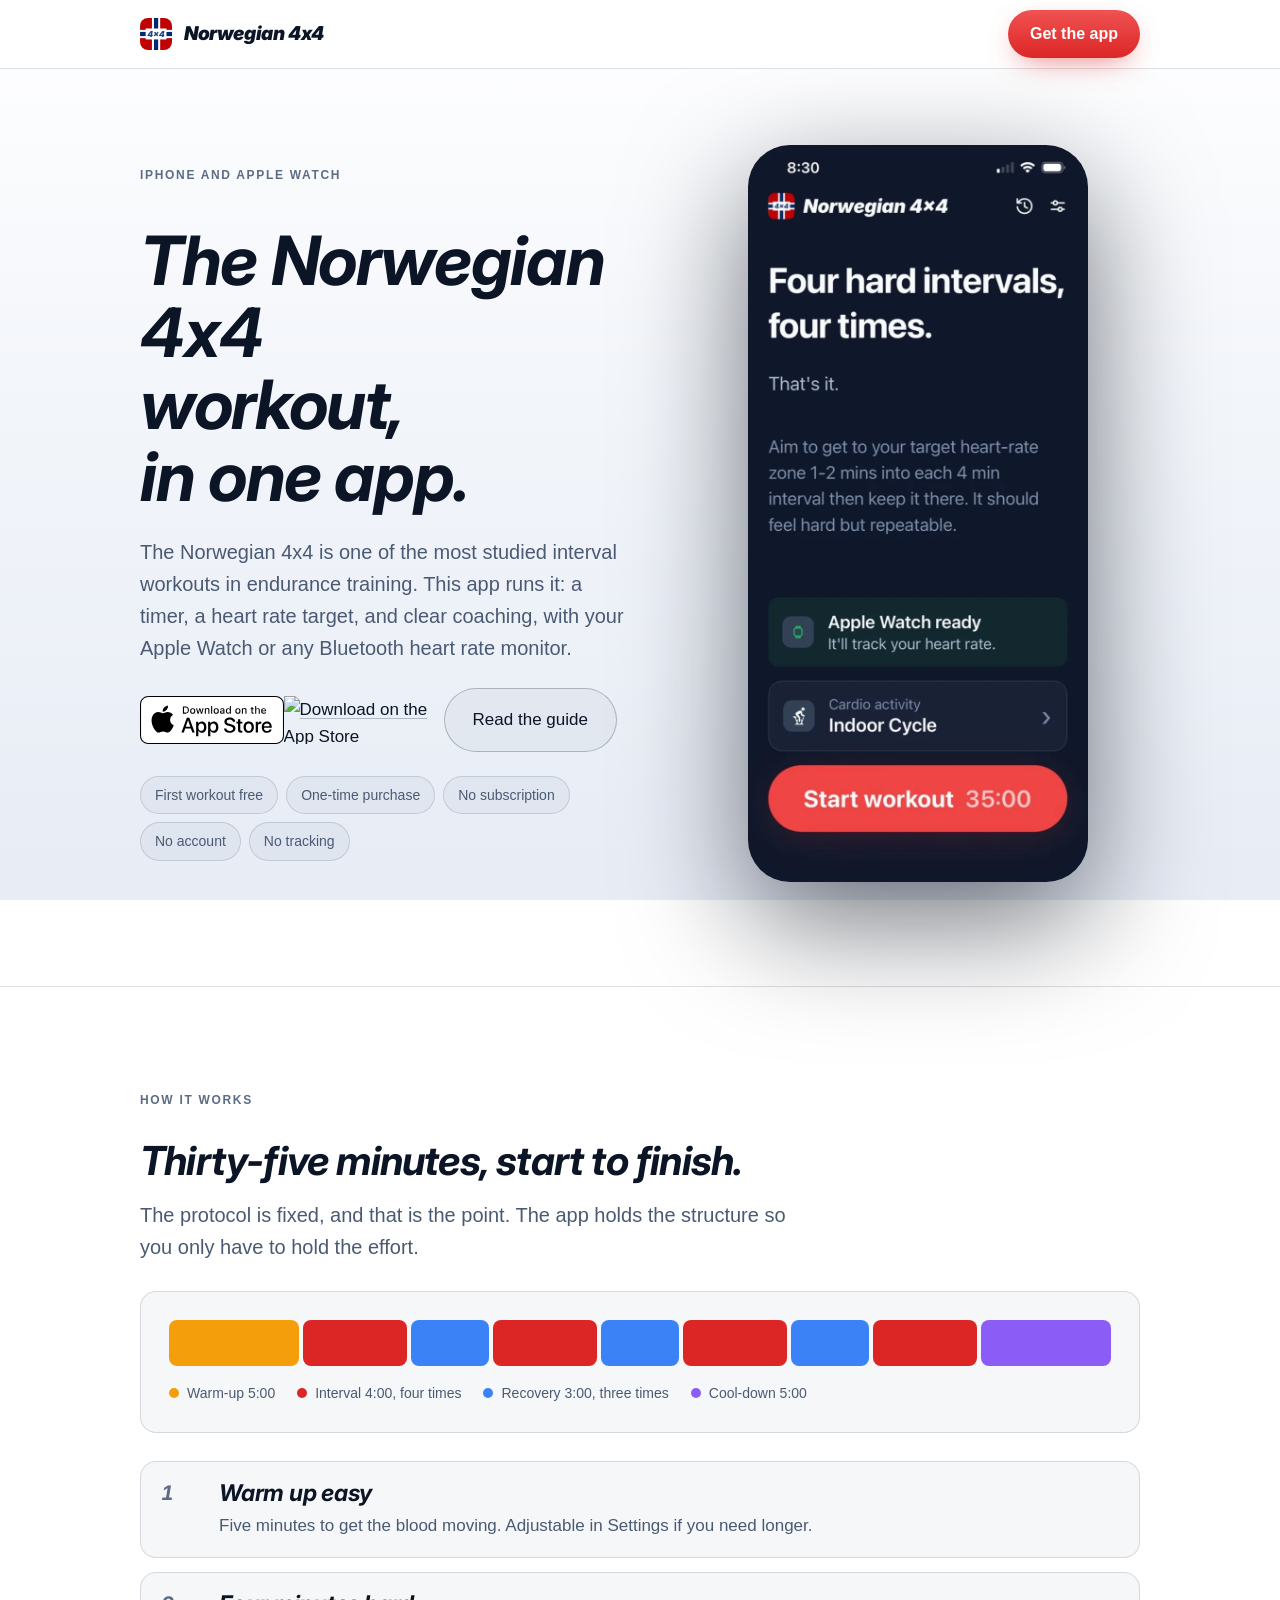
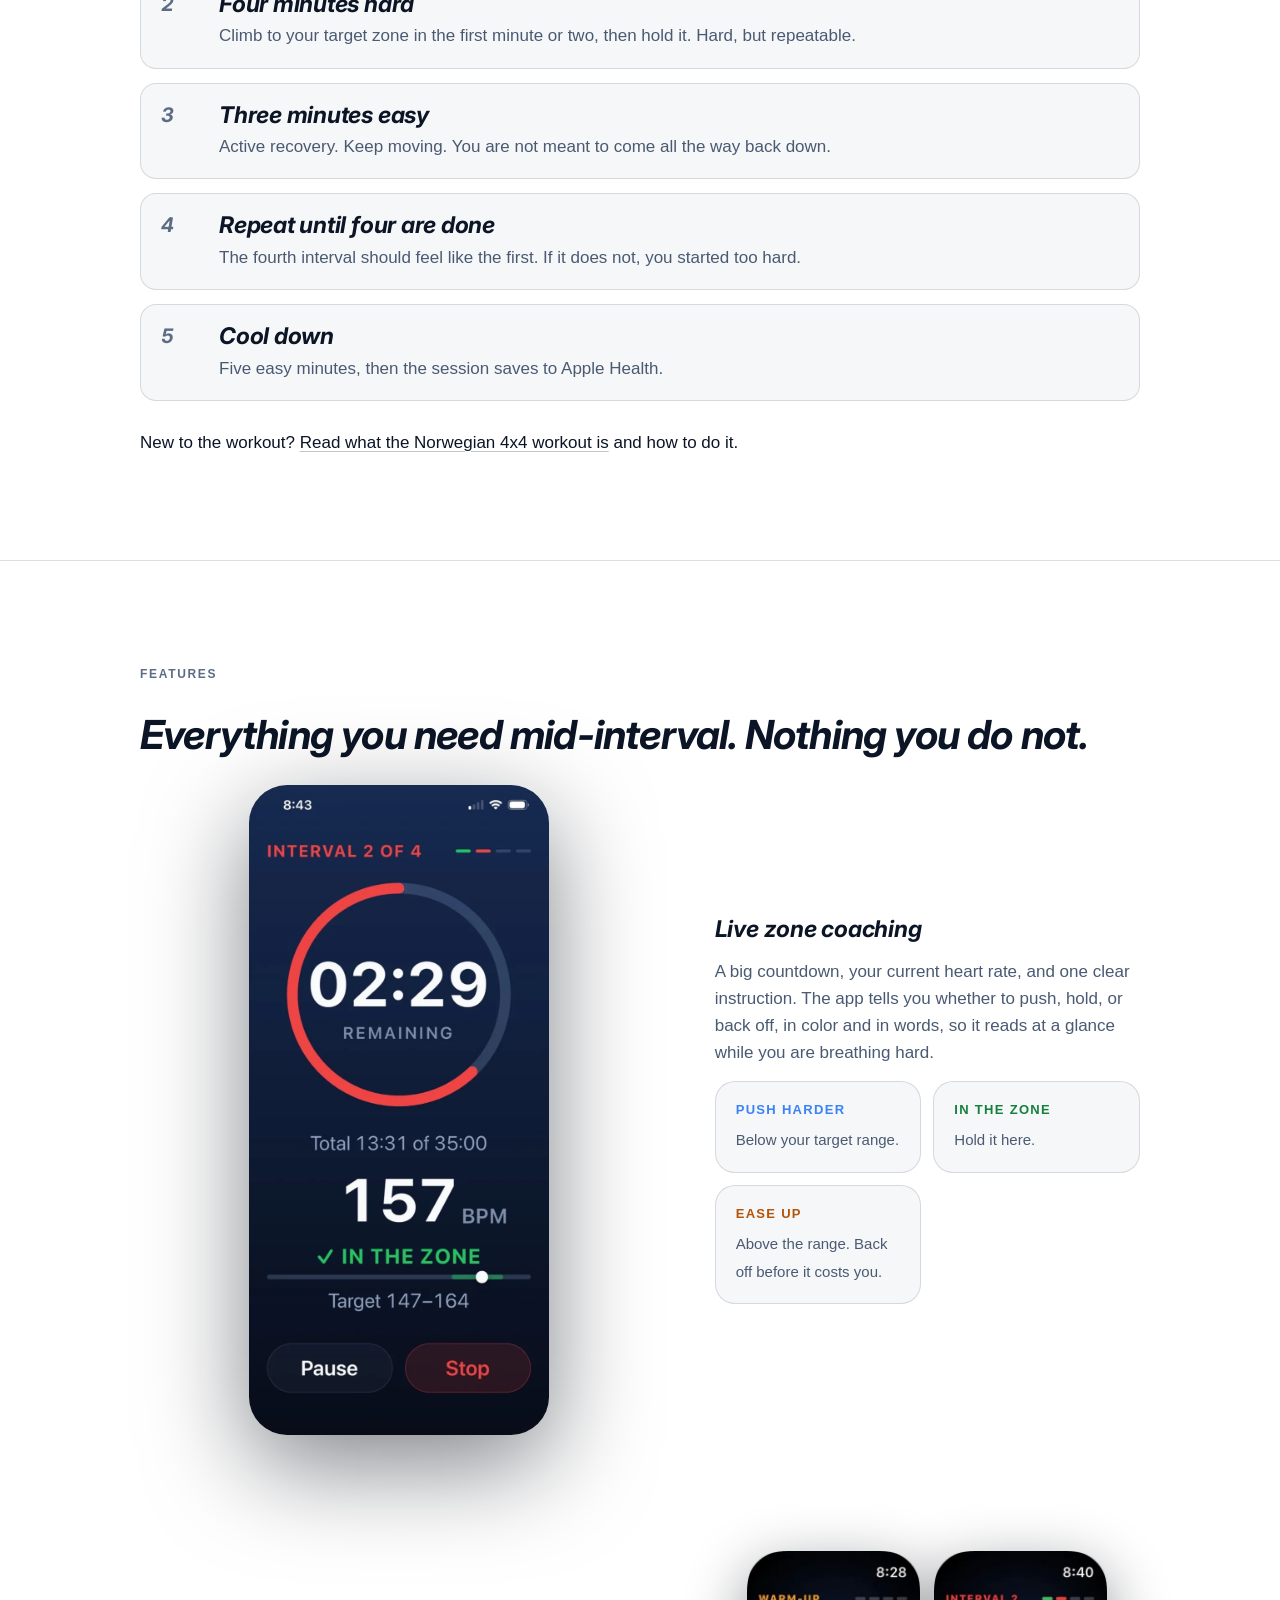
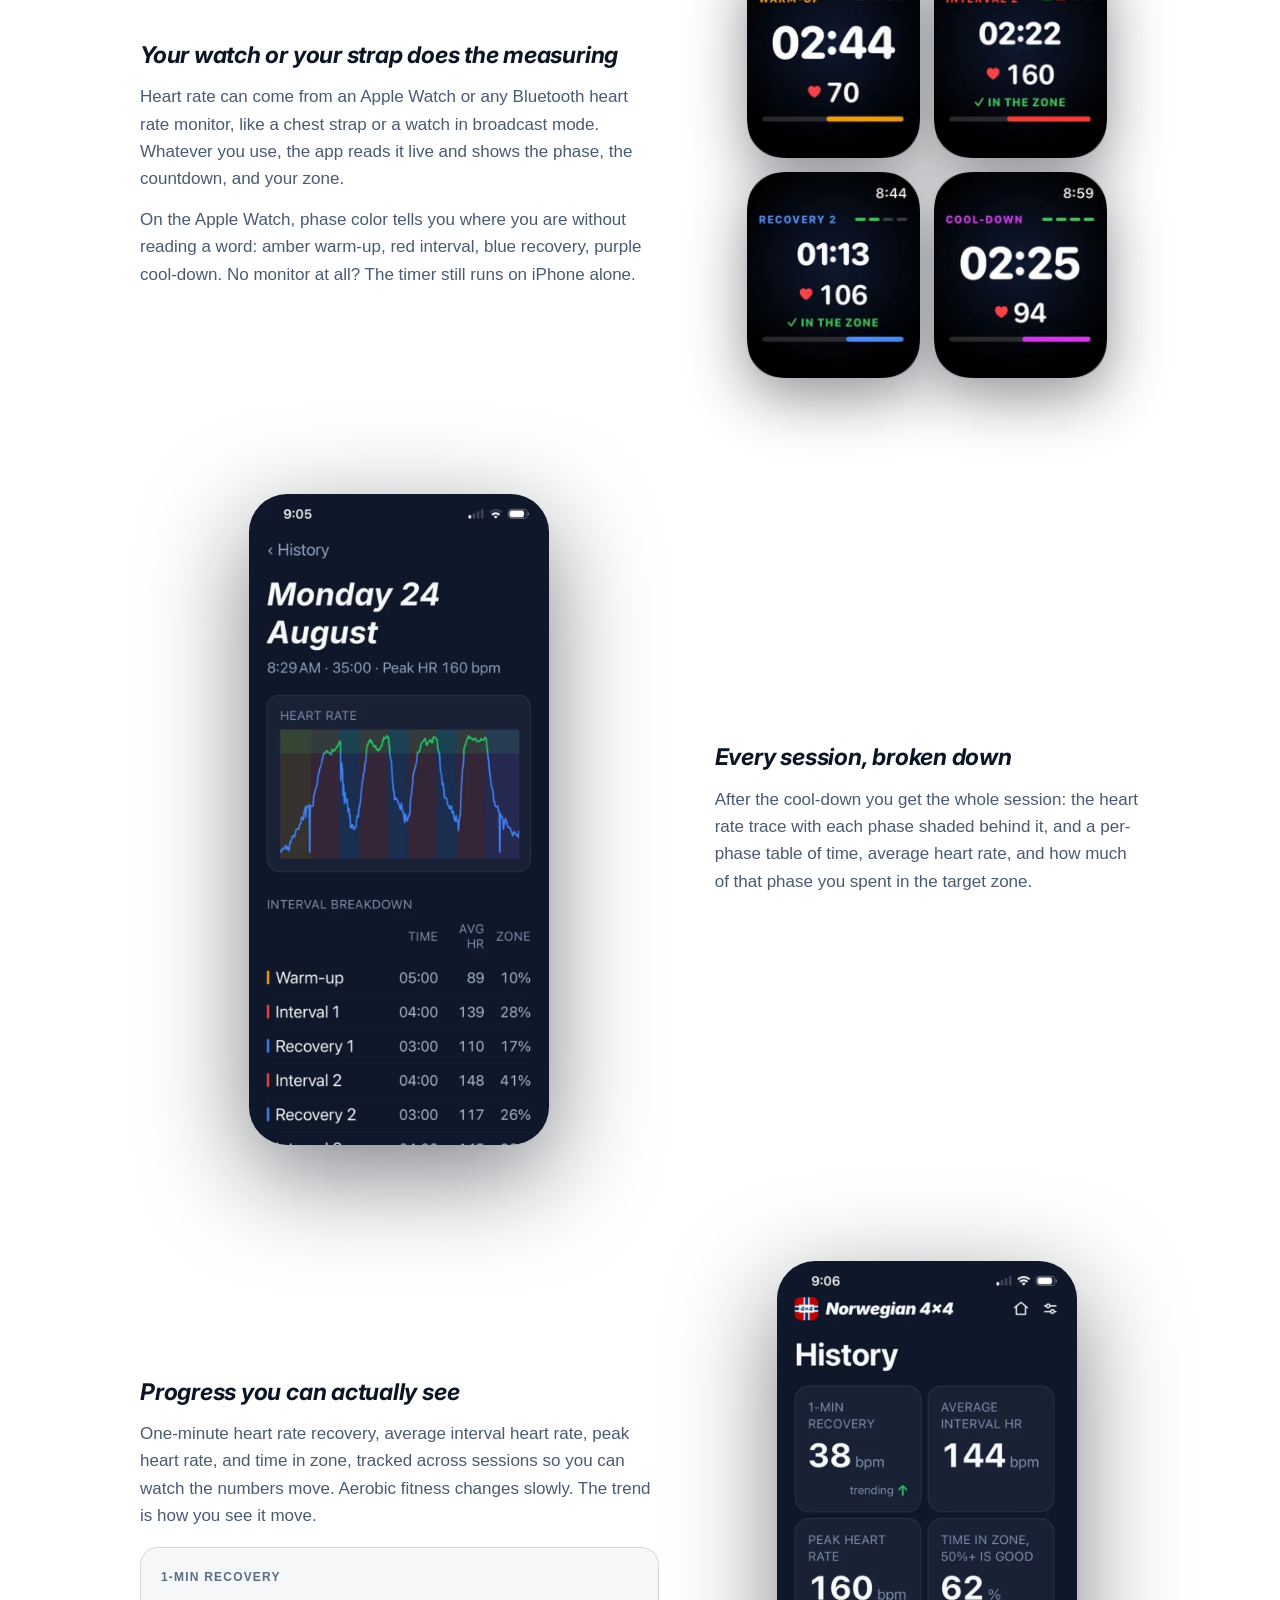
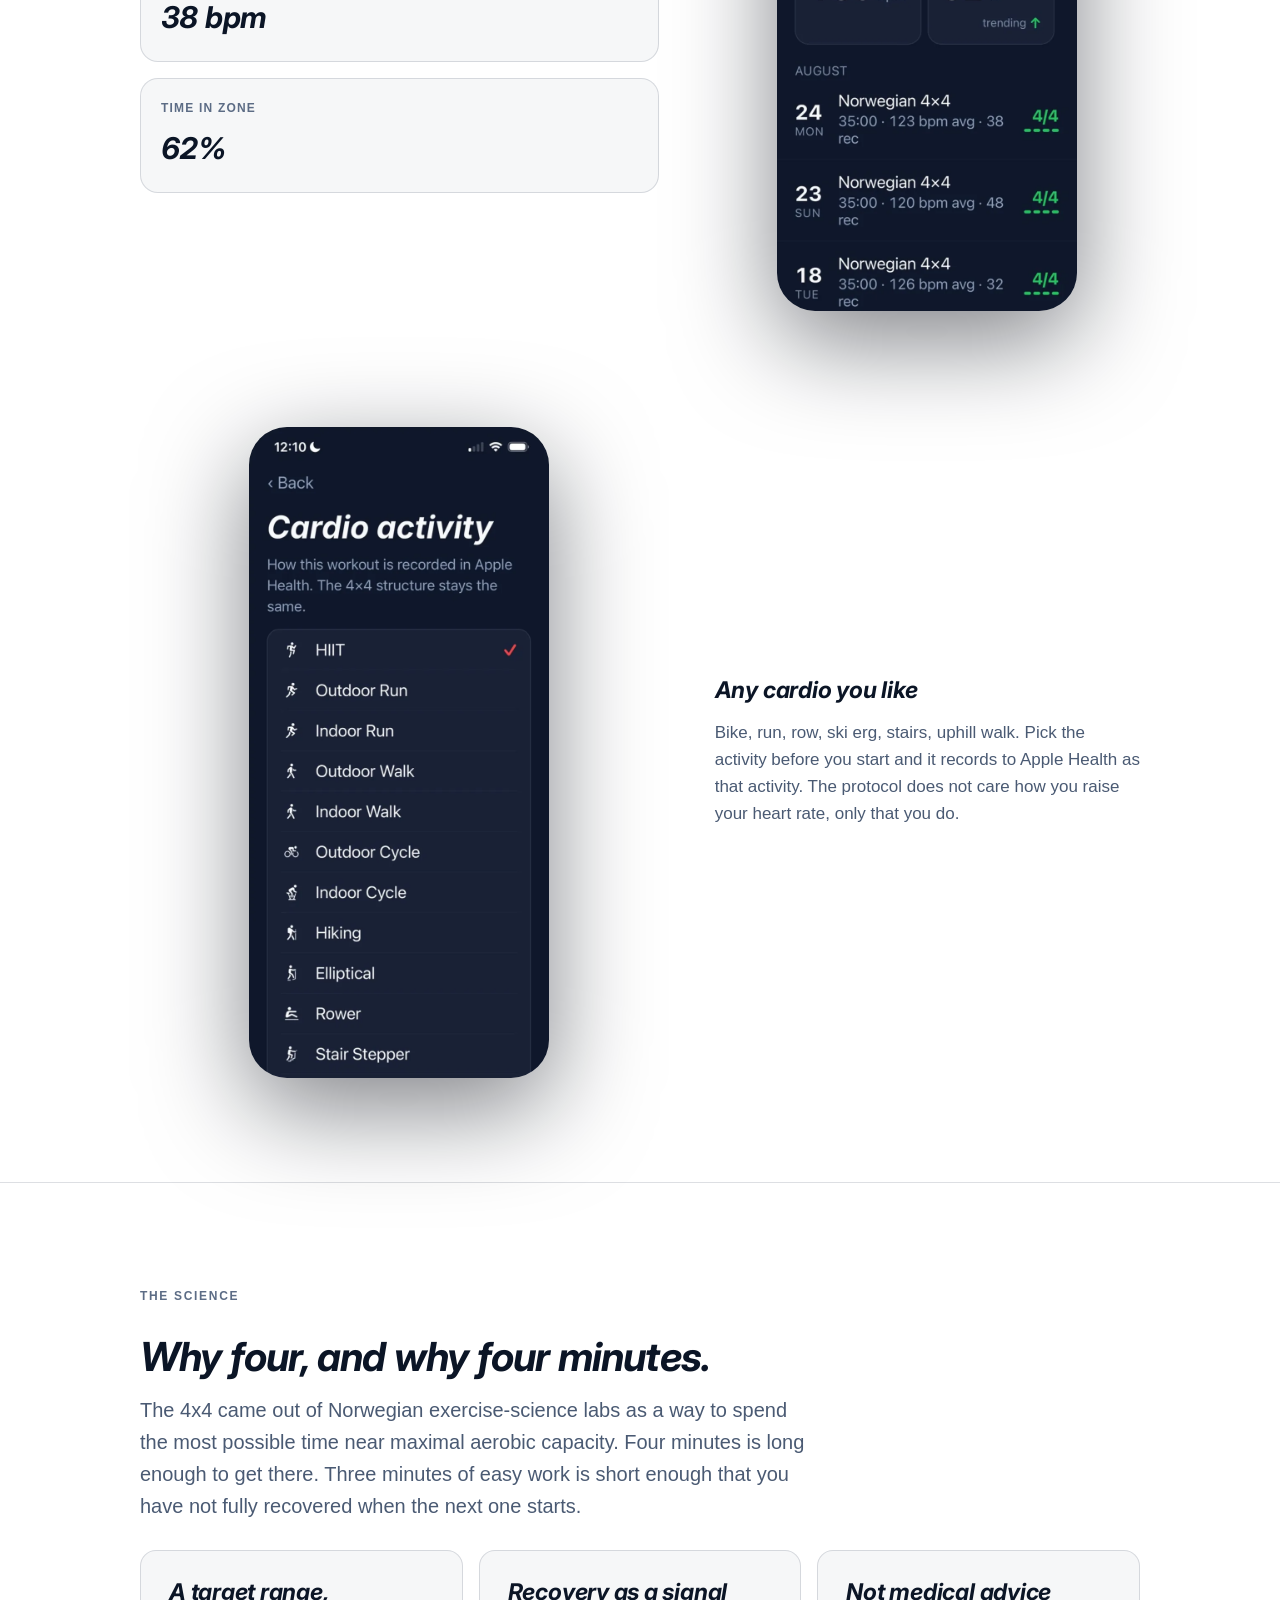
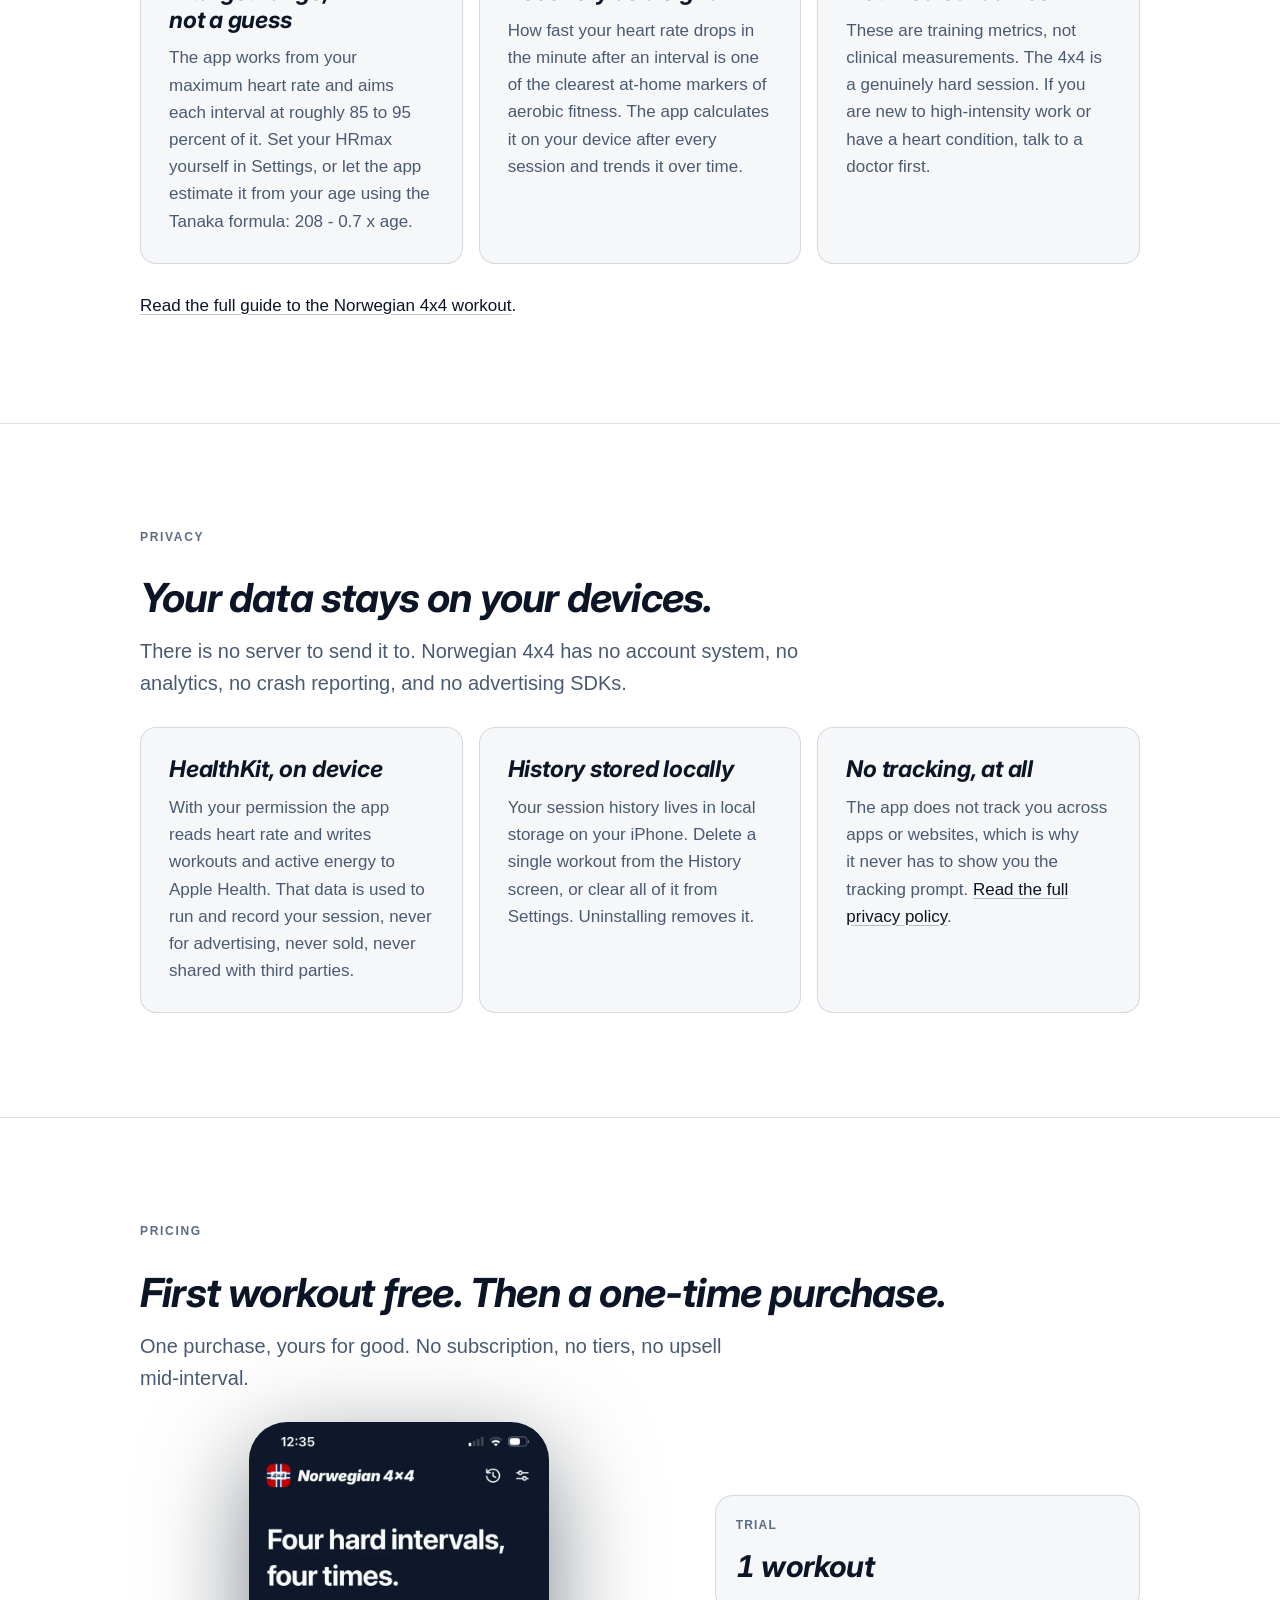
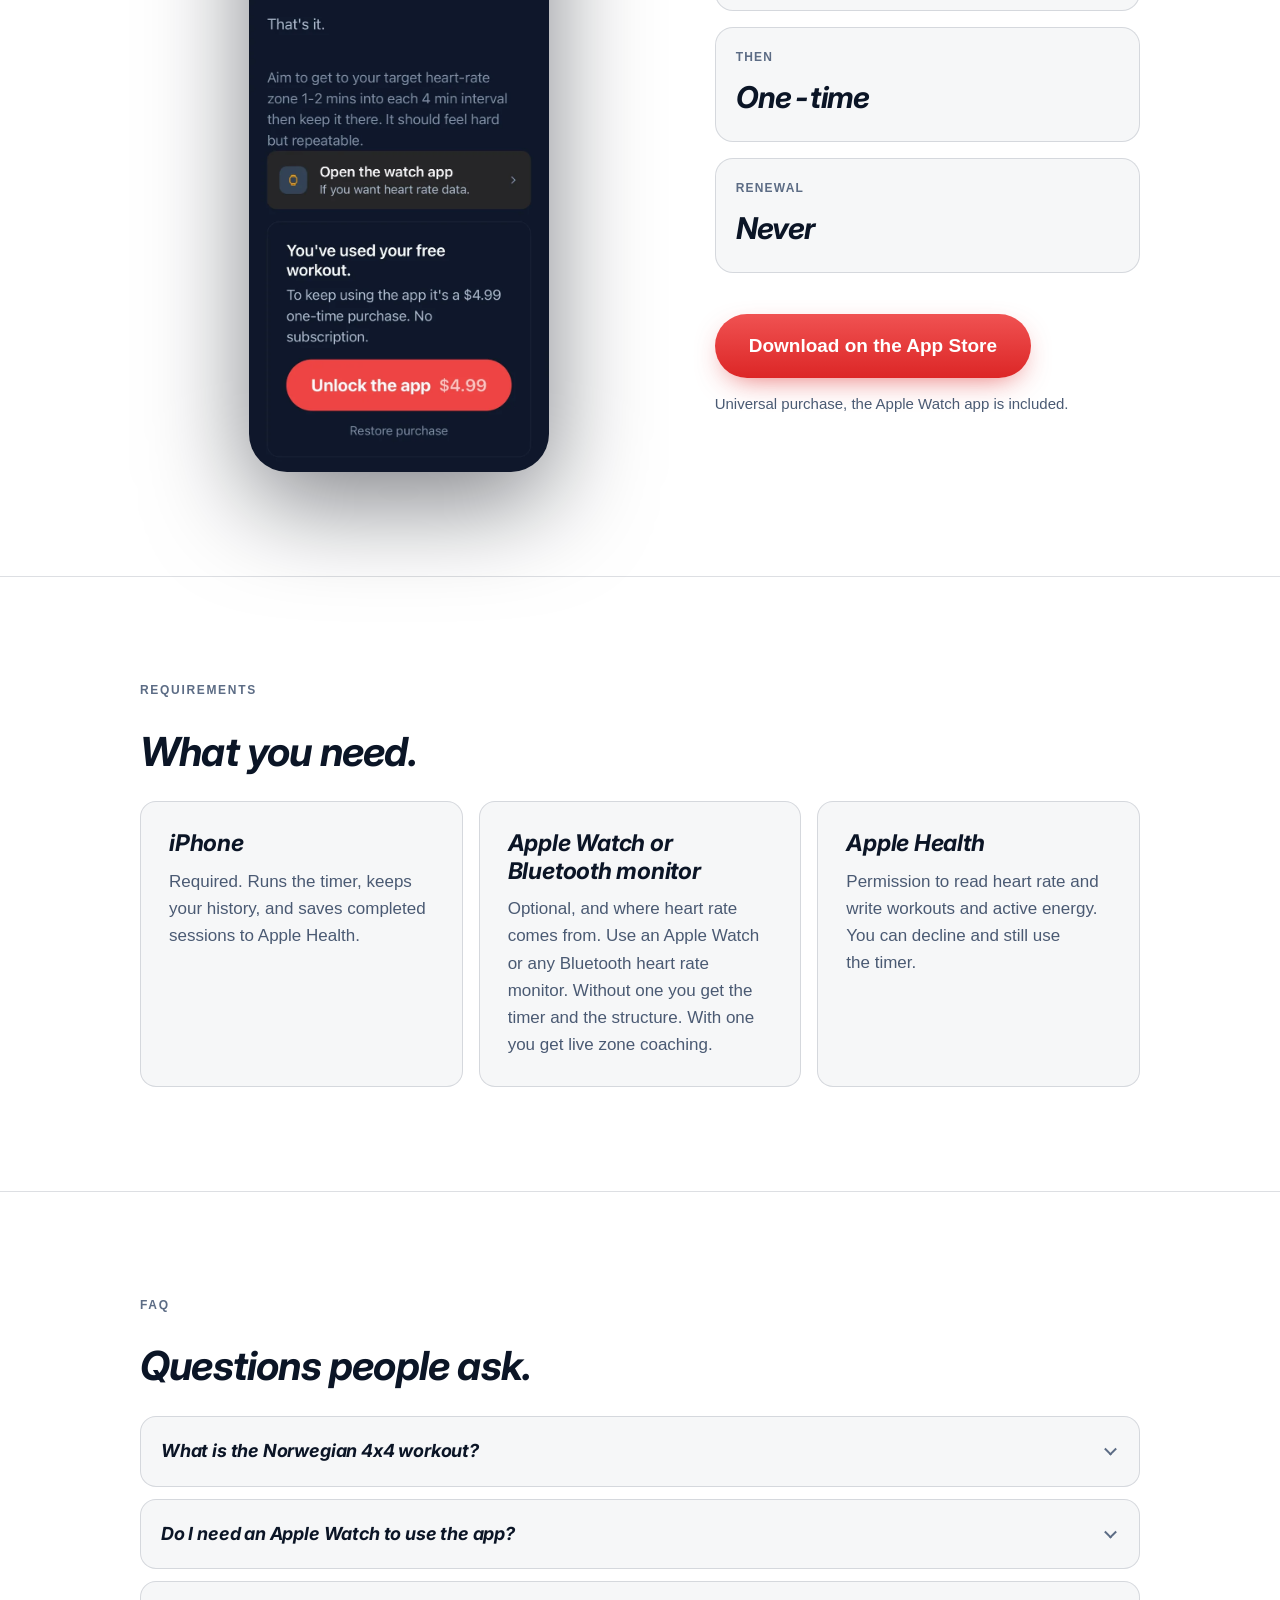
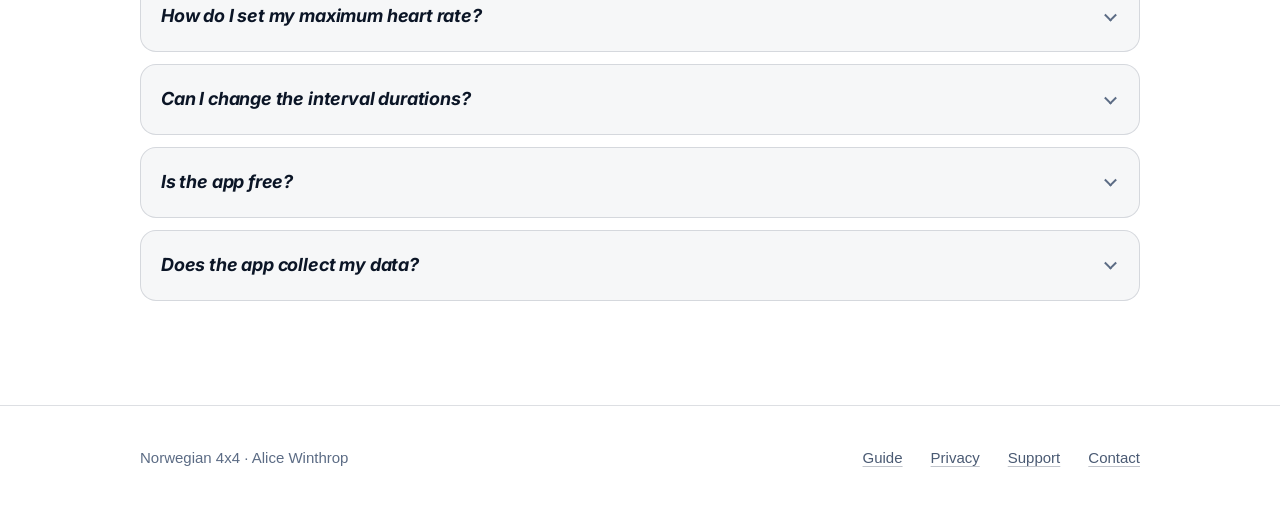
==== commit ceb2d358: "App Store compliance: official badge, one-time-purchase wording, softer claim - Replace the recreate" ====
--- a/index.html
+++ b/index.html
@@ -43,12 +43,13 @@
   "description": "A guided Norwegian 4x4 interval workout app that finds your target heart rate zone, runs the interval timer, and tells you when to push and when to ease off, using an Apple Watch or any Bluetooth heart rate monitor.",
   "url": "https://norwegian4x4.app/",
   "image": "https://norwegian4x4.app/assets/og-image.png",
+  "installUrl": "https://apps.apple.com/app/norwegian-4x4-workout/id6762572409",
   "author": { "@type": "Person", "name": "Alice Winthrop" },
   "offers": {
     "@type": "Offer",
     "price": "4.99",
     "priceCurrency": "USD",
-    "description": "First workout free, then a one-time 4.99 USD unlock. No subscription."
+    "description": "First workout free, then a one-time unlock. No subscription."
   }
 }
 </script>
@@ -80,7 +81,7 @@
     {
       "@type": "Question",
       "name": "Is the app free?",
-      "acceptedAnswer": { "@type": "Answer", "text": "Your first workout is free. After that it is a one-time 4.99 USD purchase. There is no subscription." }
+      "acceptedAnswer": { "@type": "Answer", "text": "Your first workout is free. After that it is a one-time purchase. There is no subscription." }
     },
     {
       "@type": "Question",
@@ -100,8 +101,7 @@
       <img src="assets/icon.png" alt="" width="32" height="32">
       <span>Norwegian 4x4</span>
     </a>
-    <!-- TODO(action): replace with the real App Store URL / app ID (appears on every CTA) -->
-    <a class="cta cta-sm" href="https://apps.apple.com/app/idXXXXXXXXX">Get the app</a>
+    <a class="cta cta-sm" href="https://apps.apple.com/app/norwegian-4x4-workout/id6762572409">Get the app</a>
   </div>
 </header>
 
@@ -112,17 +112,17 @@
       <div class="hero-copy">
         <p class="eyebrow">iPhone and Apple Watch</p>
         <h1><span>The Norwegian 4x4</span> workout, in one app.</h1>
-        <p class="lede">The Norwegian 4x4 is the interval session with the most evidence behind it. This app runs it: a timer, a heart rate target, and clear coaching, with your Apple Watch or any Bluetooth heart rate monitor.</p>
+        <p class="lede">The Norwegian 4x4 is one of the most studied interval workouts in endurance training. This app runs it: a timer, a heart rate target, and clear coaching, with your Apple Watch or any Bluetooth heart rate monitor.</p>
         <div class="cta-row">
-          <a class="cta" href="https://apps.apple.com/app/idXXXXXXXXX">
-            <svg width="22" height="26" viewBox="0 0 22 26" fill="currentColor" aria-hidden="true"><path d="M18.1 13.8c0-3 2.4-4.4 2.5-4.5-1.4-2-3.5-2.3-4.2-2.3-1.8-.2-3.5 1-4.4 1-.9 0-2.3-1-3.8-1C6.3 7 4.5 8.1 3.5 9.9c-2 3.4-.5 8.5 1.4 11.3.9 1.4 2 2.9 3.5 2.8 1.4-.1 1.9-.9 3.6-.9 1.7 0 2.1.9 3.6.9 1.5 0 2.4-1.4 3.3-2.7 1-1.6 1.5-3.1 1.5-3.2-.1 0-2.9-1.1-2.9-4.3zM15.2 4.9c.8-.9 1.3-2.2 1.1-3.5-1.1 0-2.5.8-3.3 1.7-.7.8-1.3 2.1-1.2 3.3 1.3.1 2.6-.6 3.4-1.5z"/></svg>
-            Download on the App Store
+          <a class="badge-link" href="https://apps.apple.com/app/norwegian-4x4-workout/id6762572409" aria-label="Download Norwegian 4x4 on the App Store">
+            <img class="badge-dark" src="assets/app-store-badge-white.svg" alt="Download on the App Store" width="144" height="48">
+            <img class="badge-light" src="assets/app-store-badge-black.svg" alt="Download on the App Store" width="144" height="48">
           </a>
           <a class="cta-ghost" href="what-is-the-norwegian-4x4-workout/">Read the guide</a>
         </div>
         <ul class="pill-tags">
           <li>First workout free</li>
-          <li>$4.99 once</li>
+          <li>One-time purchase</li>
           <li>No subscription</li>
           <li>No account</li>
           <li>No tracking</li>
@@ -316,23 +316,23 @@
     <div class="shell stack-l">
       <div class="stack">
         <p class="eyebrow">Pricing</p>
-        <h2>First workout free. Then $4.99, once.</h2>
+        <h2>First workout free. Then a one-time purchase.</h2>
         <p class="lede">One purchase, yours for good. No subscription, no tiers, no upsell mid-interval.</p>
       </div>
       <div class="feature reveal">
         <div class="feature-copy">
           <dl class="grid">
             <div class="stat"><dt>Trial</dt><dd>1 workout</dd></div>
-            <div class="stat"><dt>Then</dt><dd>$4.99</dd></div>
+            <div class="stat"><dt>Then</dt><dd>One-time</dd></div>
             <div class="stat"><dt>Renewal</dt><dd>Never</dd></div>
           </dl>
           <div class="cta-row" style="margin-top: 10px">
-            <a class="cta" href="https://apps.apple.com/app/idXXXXXXXXX">Download on the App Store</a>
+            <a class="cta" href="https://apps.apple.com/app/norwegian-4x4-workout/id6762572409">Download on the App Store</a>
           </div>
           <p class="fineprint">Universal purchase, the Apple Watch app is included.</p>
         </div>
         <div class="feature-media frame">
-          <img src="assets/screenshots/iphone/price.webp" alt="Home screen showing the unlock prompt after the free workout, explaining the $4.99 one-time purchase, with an Unlock button and a Restore purchase link." width="720" height="1561" loading="lazy">
+          <img src="assets/screenshots/iphone/price.webp" alt="Home screen showing the unlock prompt after the free workout, explaining the one-time purchase, with an Unlock button and a Restore purchase link." width="720" height="1561" loading="lazy">
         </div>
       </div>
     </div>
@@ -386,7 +386,7 @@
         </details>
         <details>
           <summary>Is the app free?</summary>
-          <p>Your first workout is free. After that it is a one-time $4.99 purchase. There is no subscription.</p>
+          <p>Your first workout is free. After that it is a one-time purchase. There is no subscription.</p>
         </details>
         <details>
           <summary>Does the app collect my data?</summary>
--- a/assets/site.css
+++ b/assets/site.css
@@ -500,3 +500,13 @@
     }
   }
 }
+
+/* ---------- App Store badge ---------- */
+/* Official Apple artwork. White badge on the dark ground, black in light mode. */
+.badge-link { display: inline-flex; align-items: center; }
+.badge-link img { height: 48px; width: auto; display: block; }
+.badge-light { display: none; }
+@media (prefers-color-scheme: light) {
+  .badge-dark { display: none; }
+  .badge-light { display: inline-block; }
+}
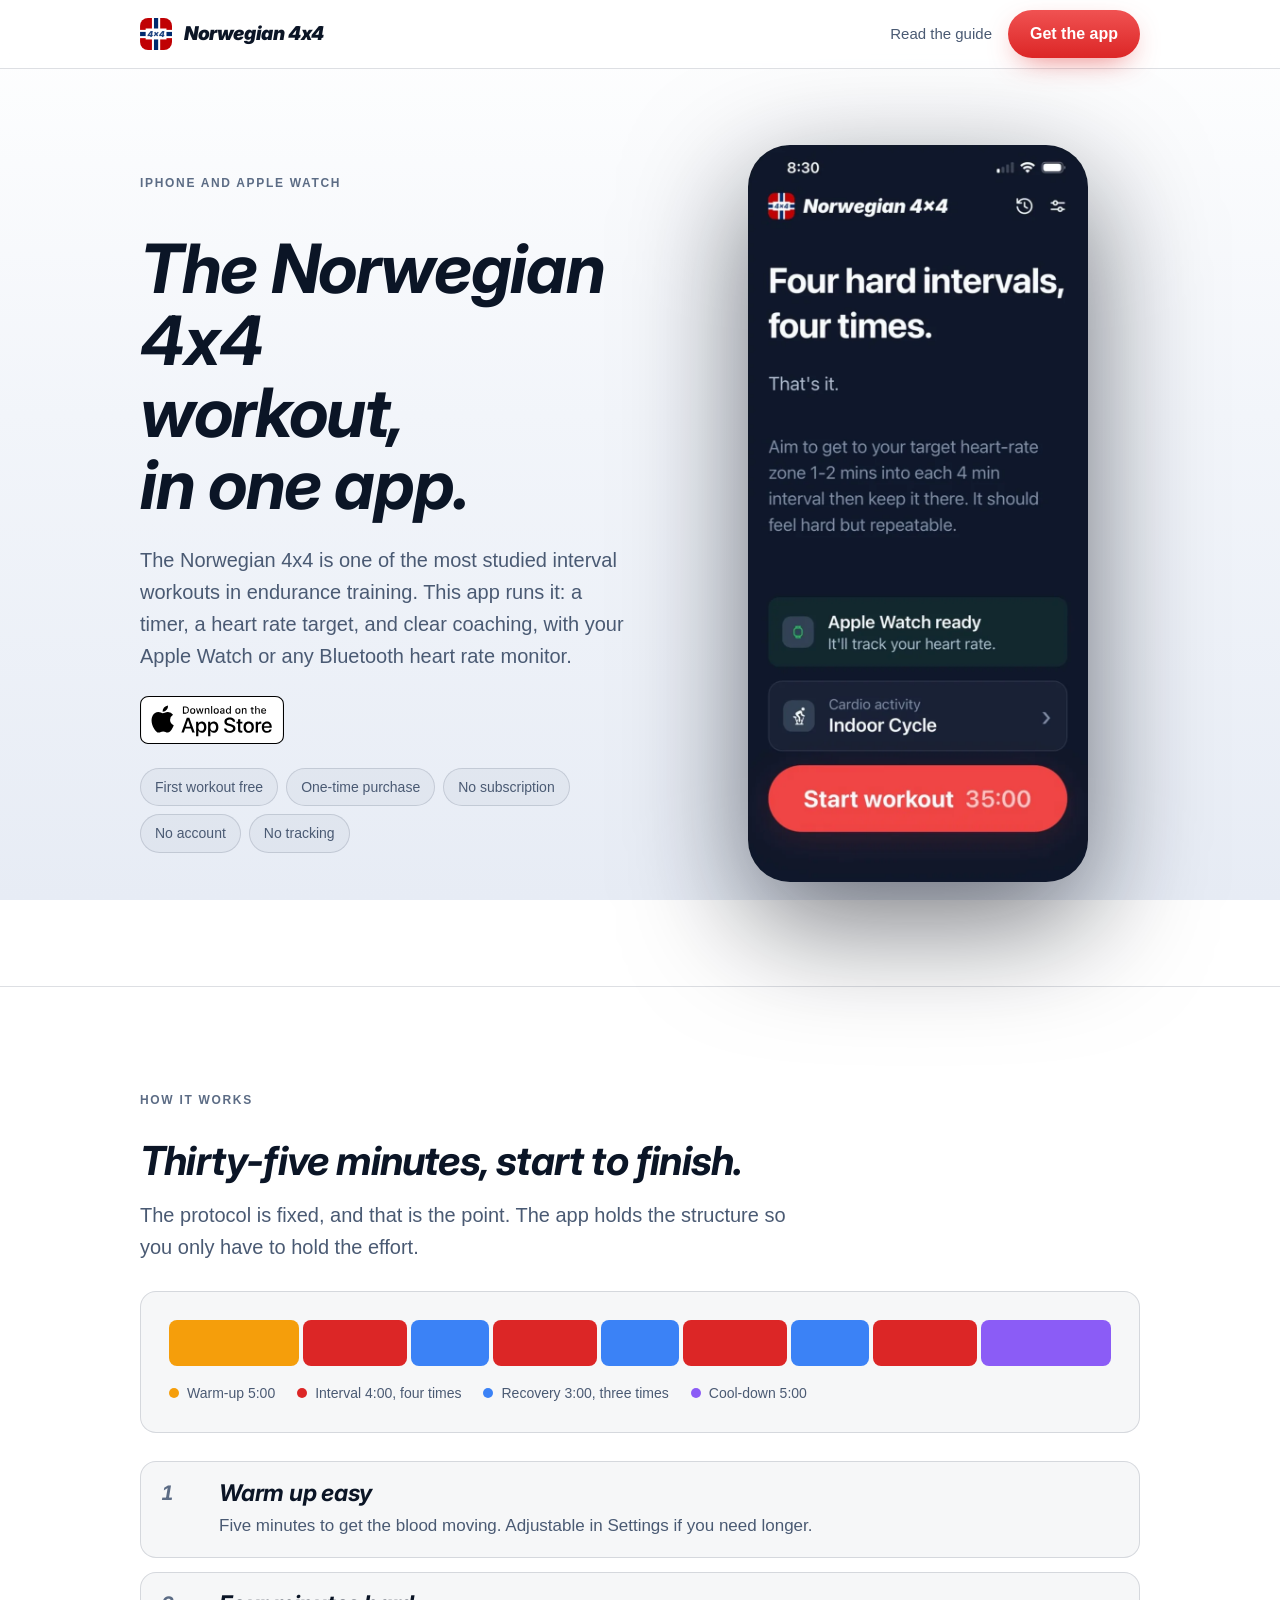
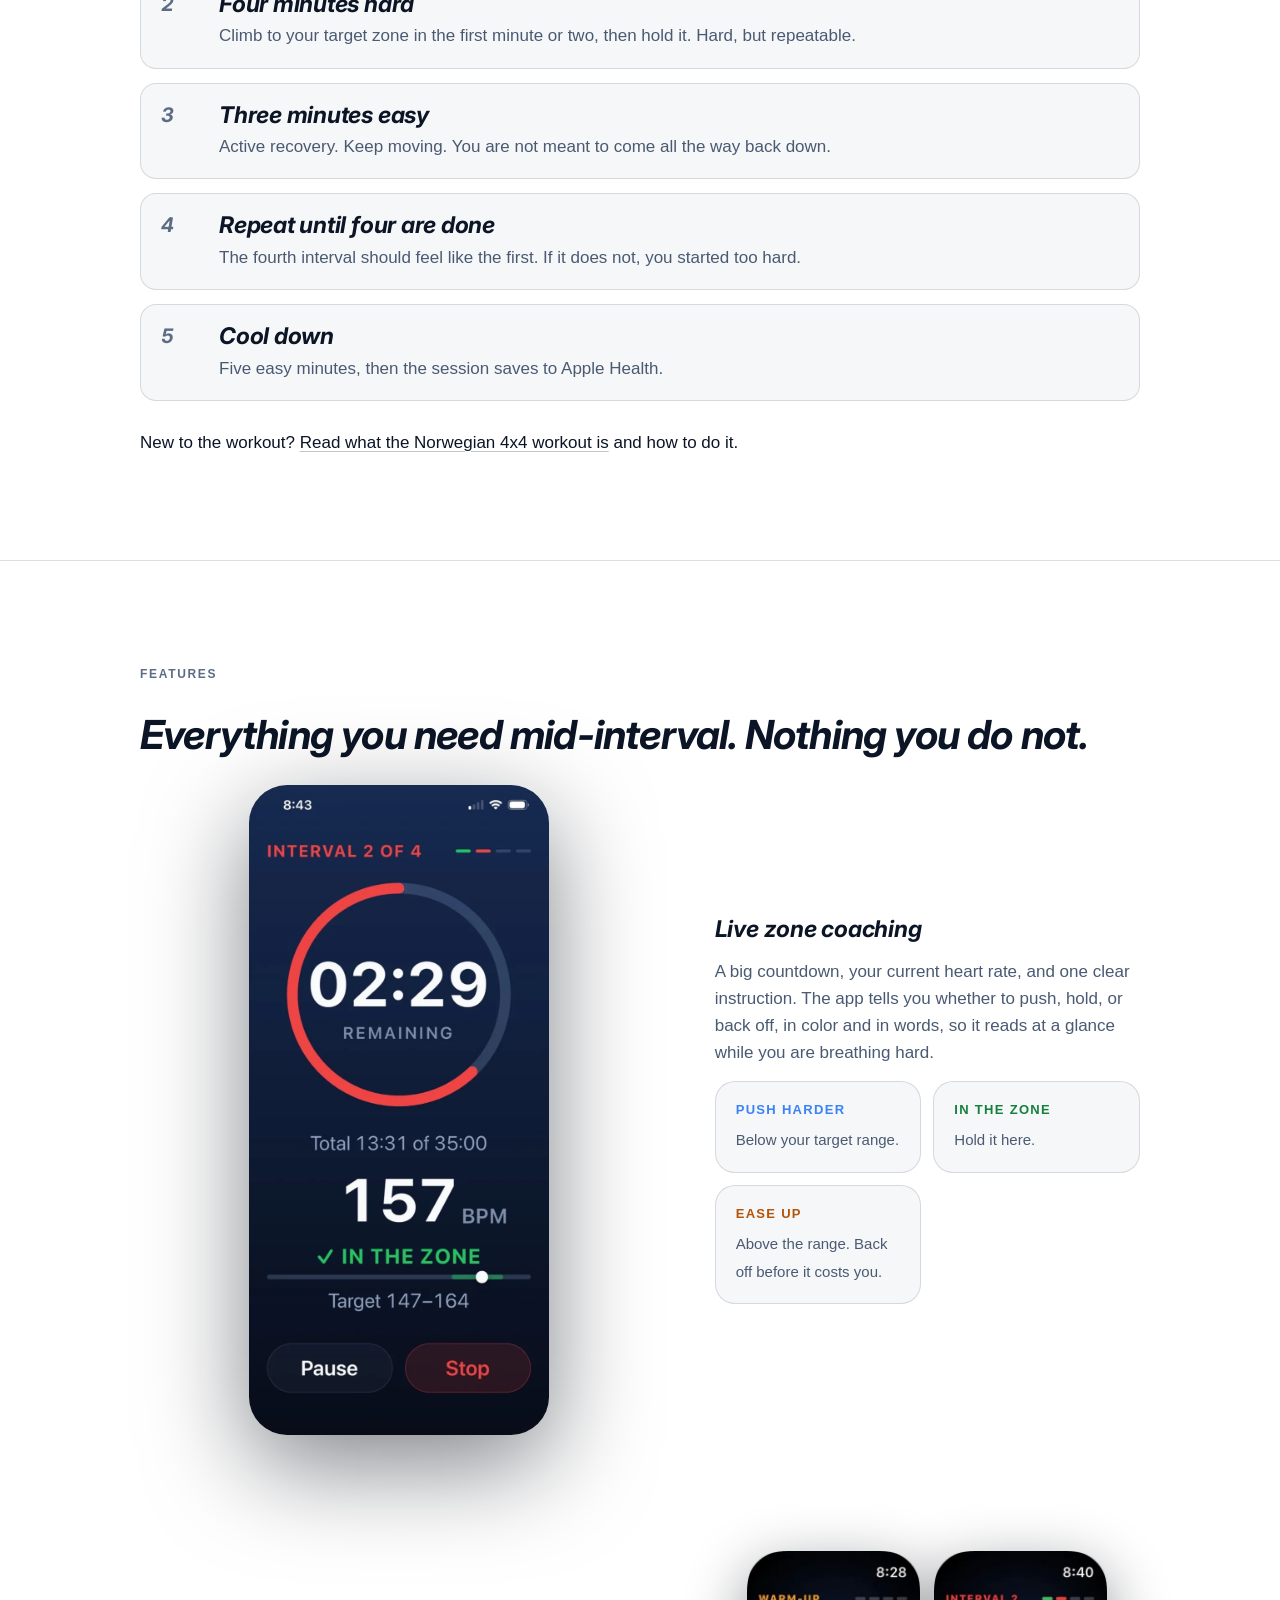
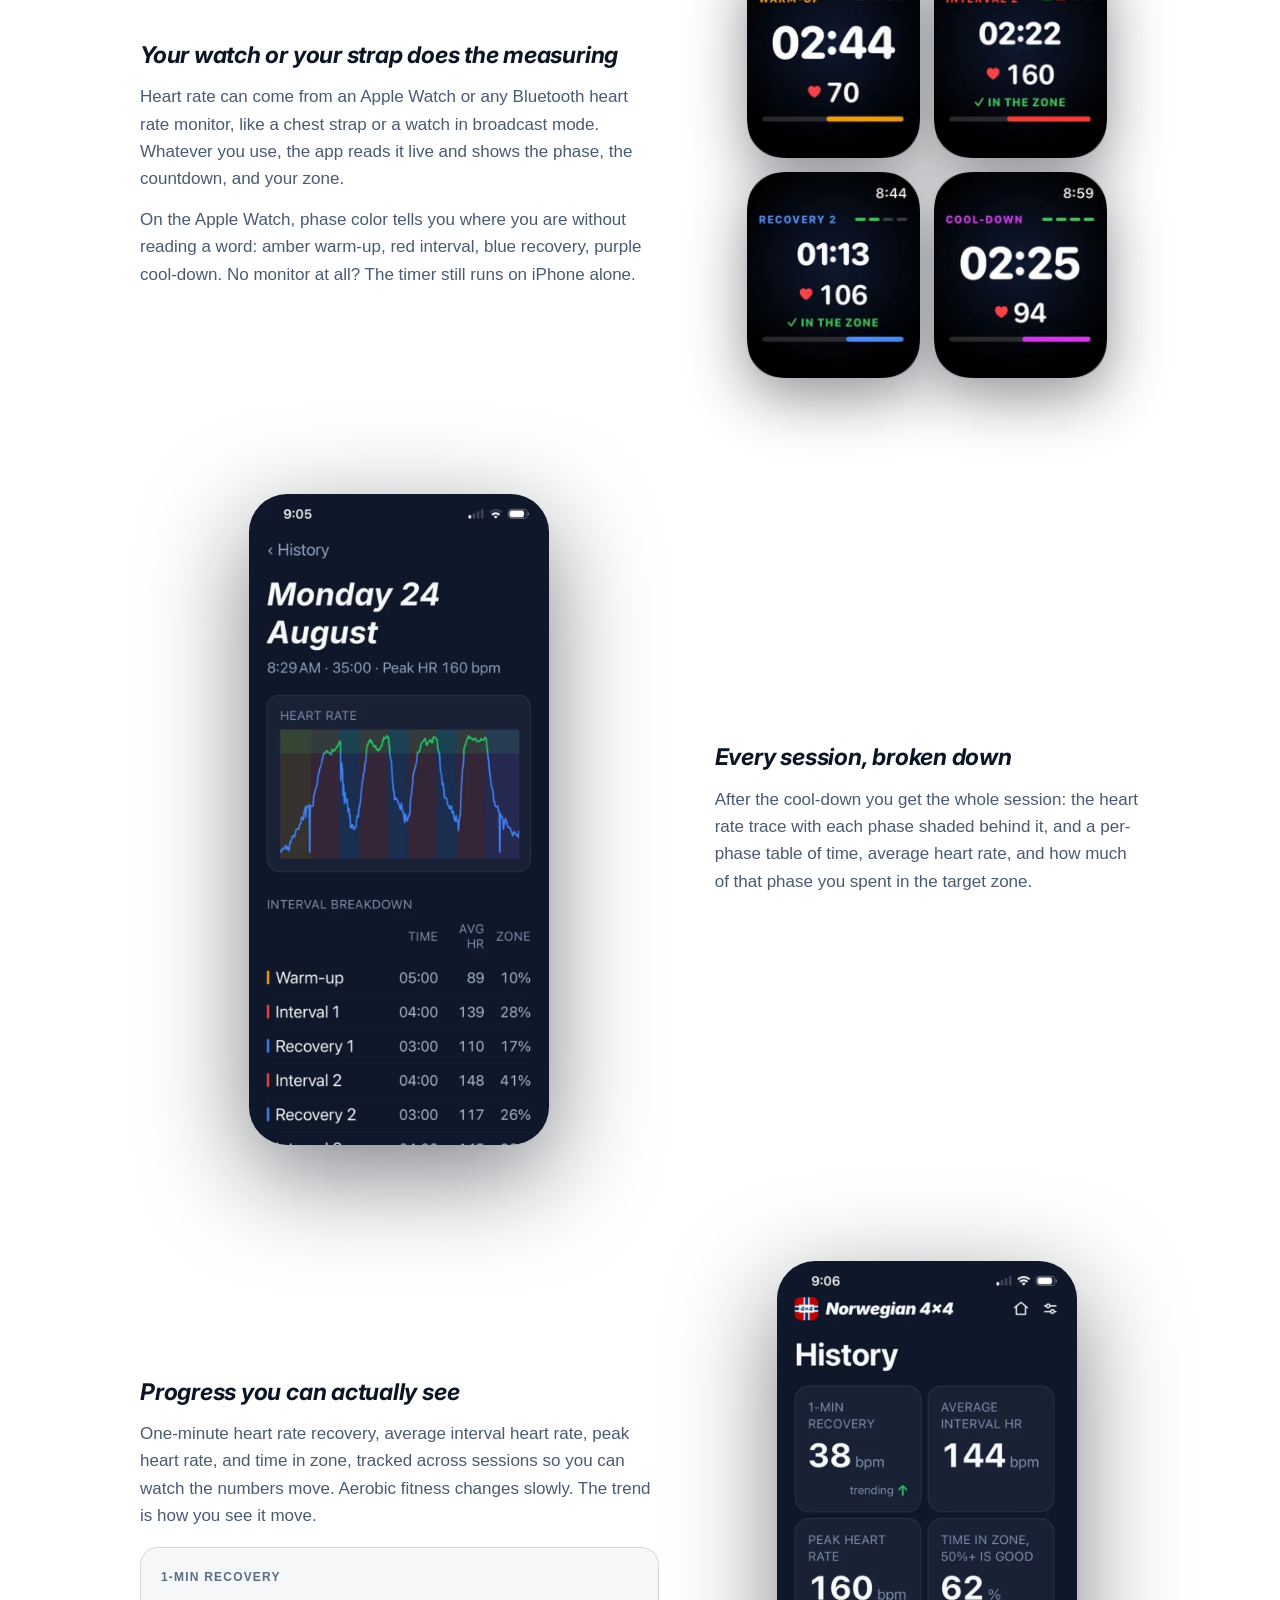
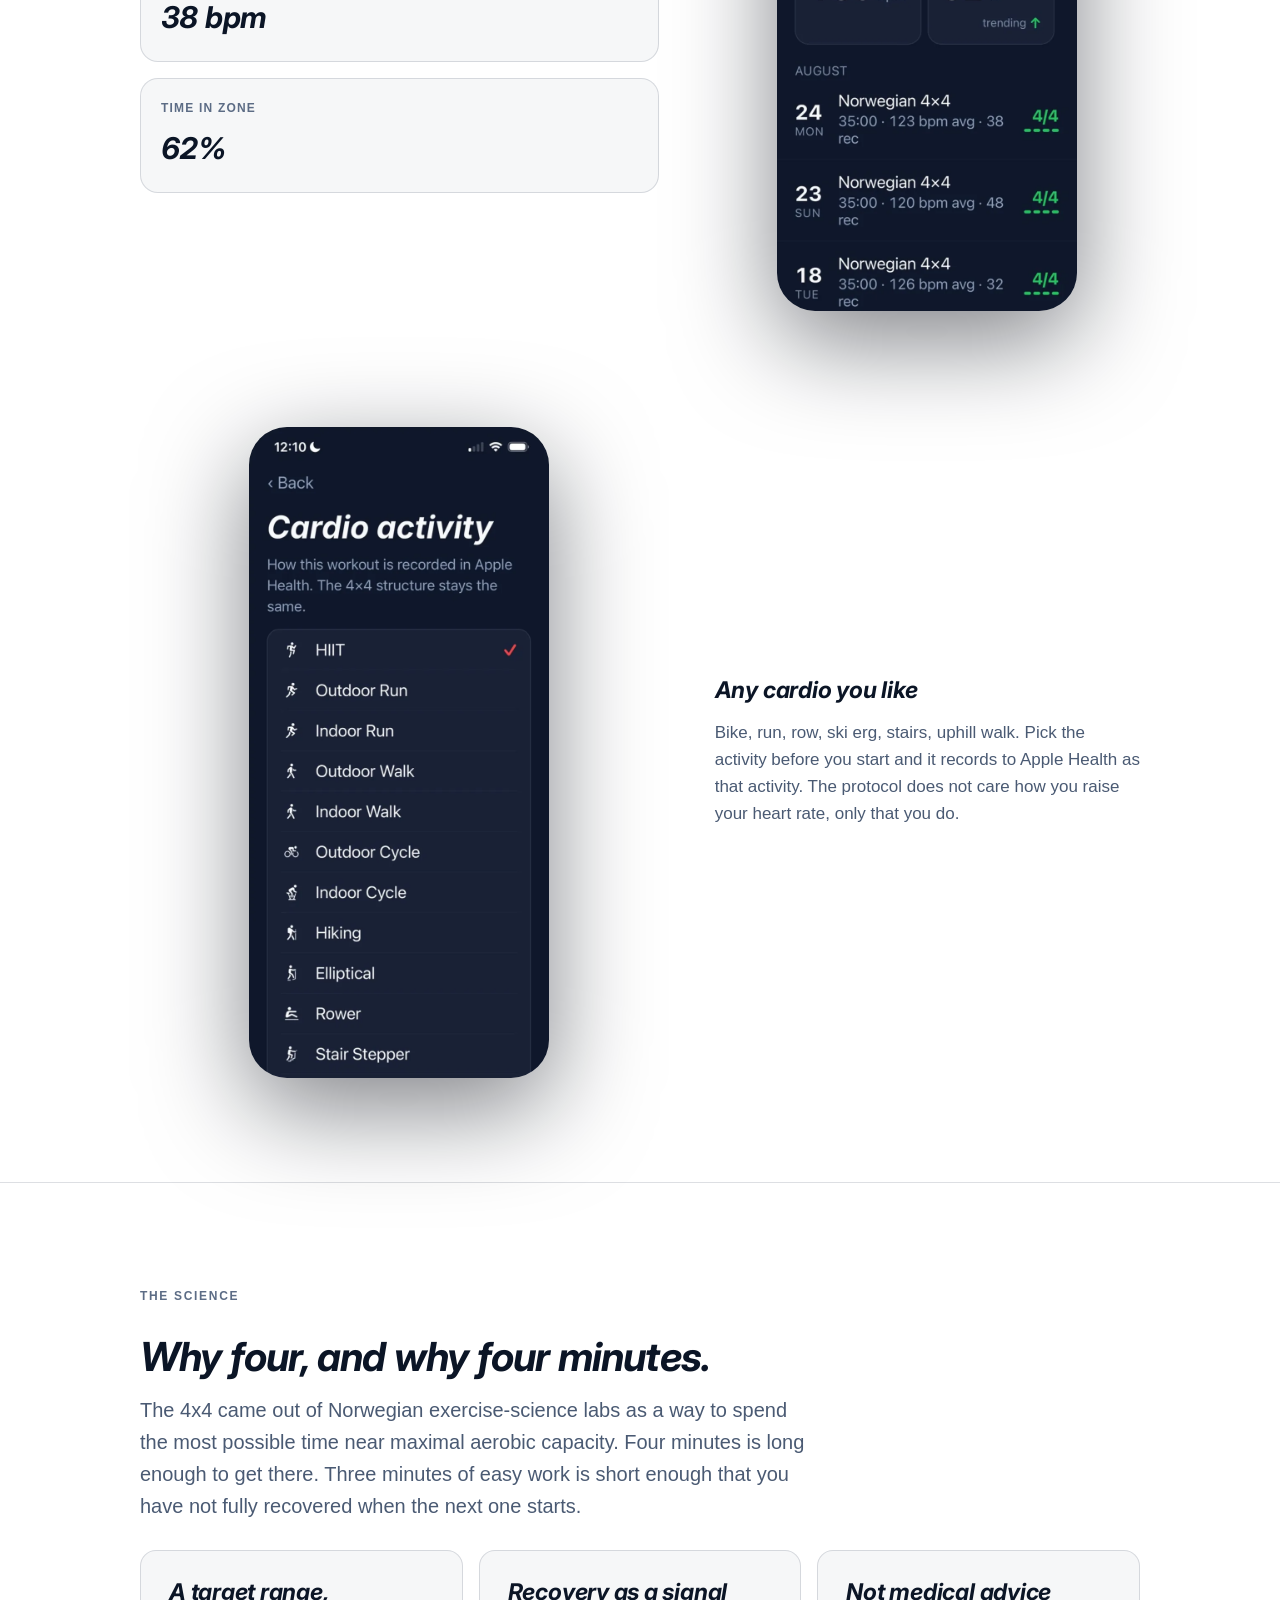
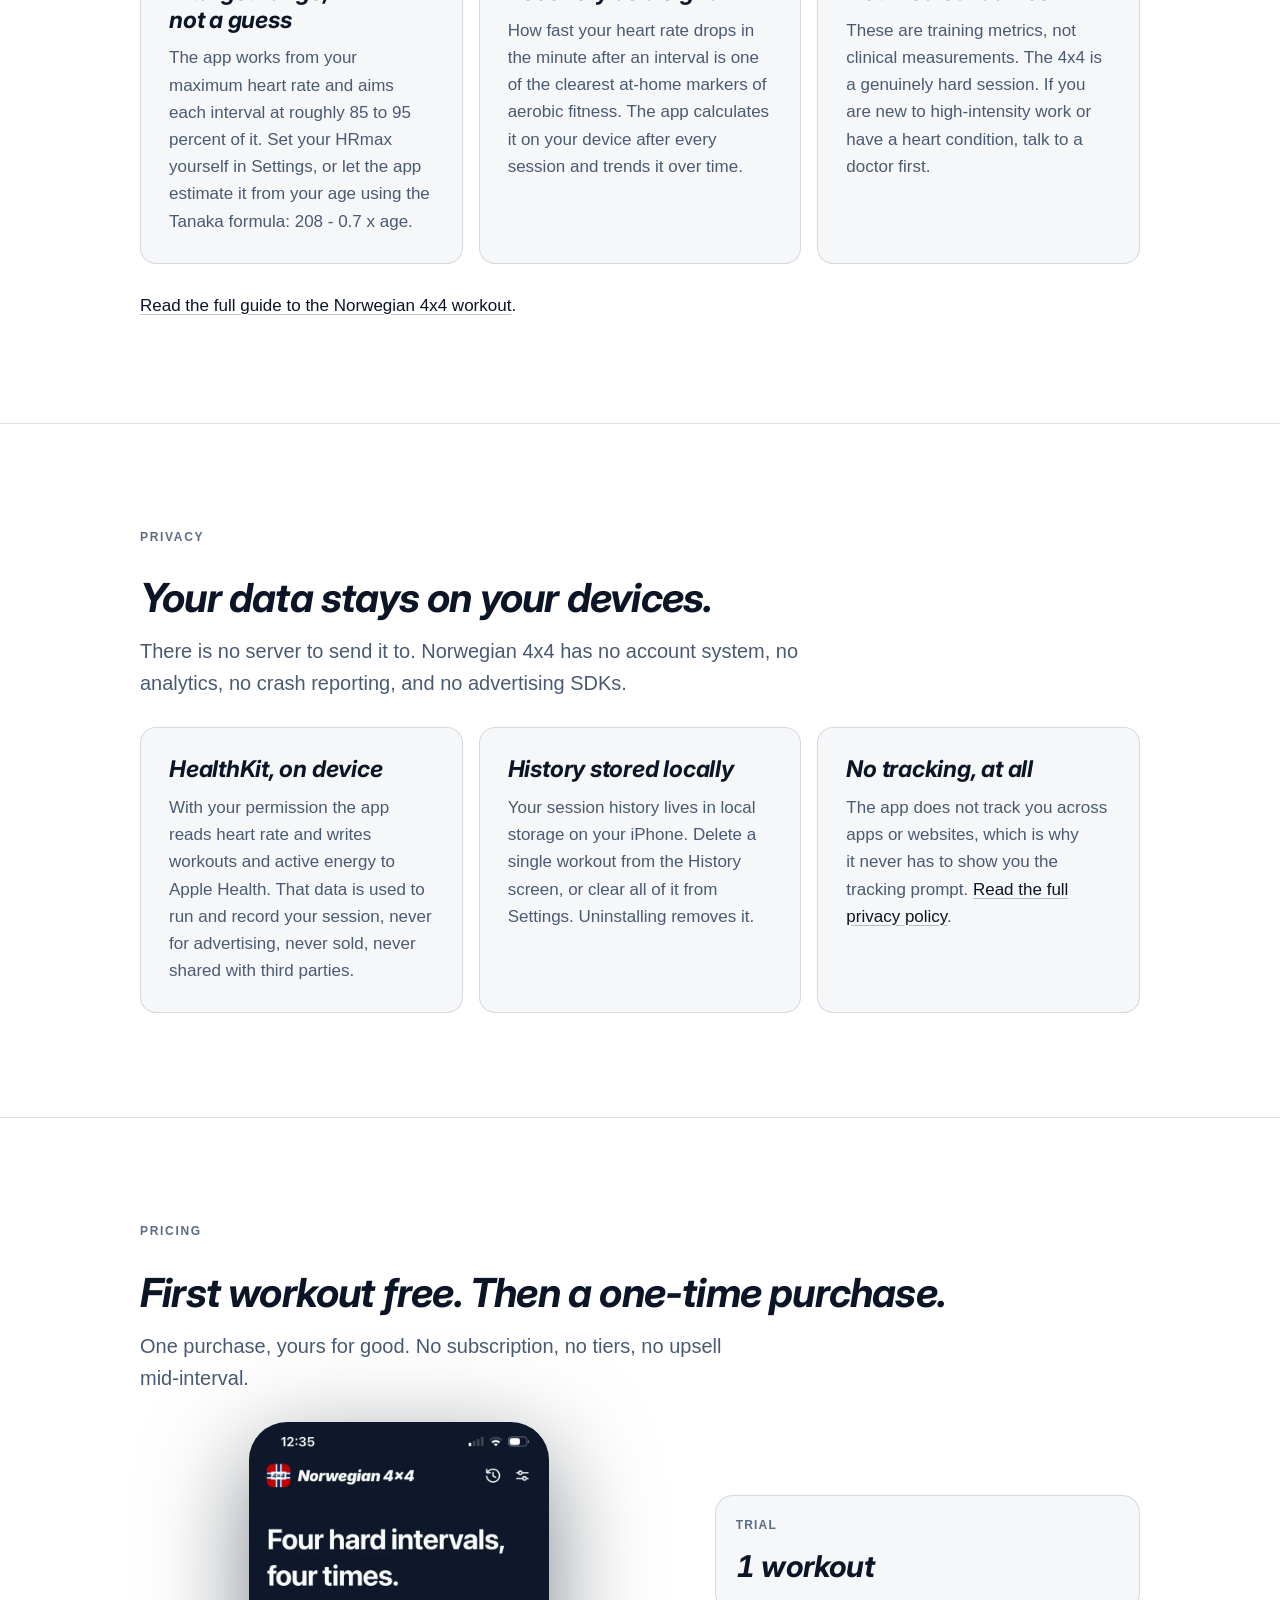
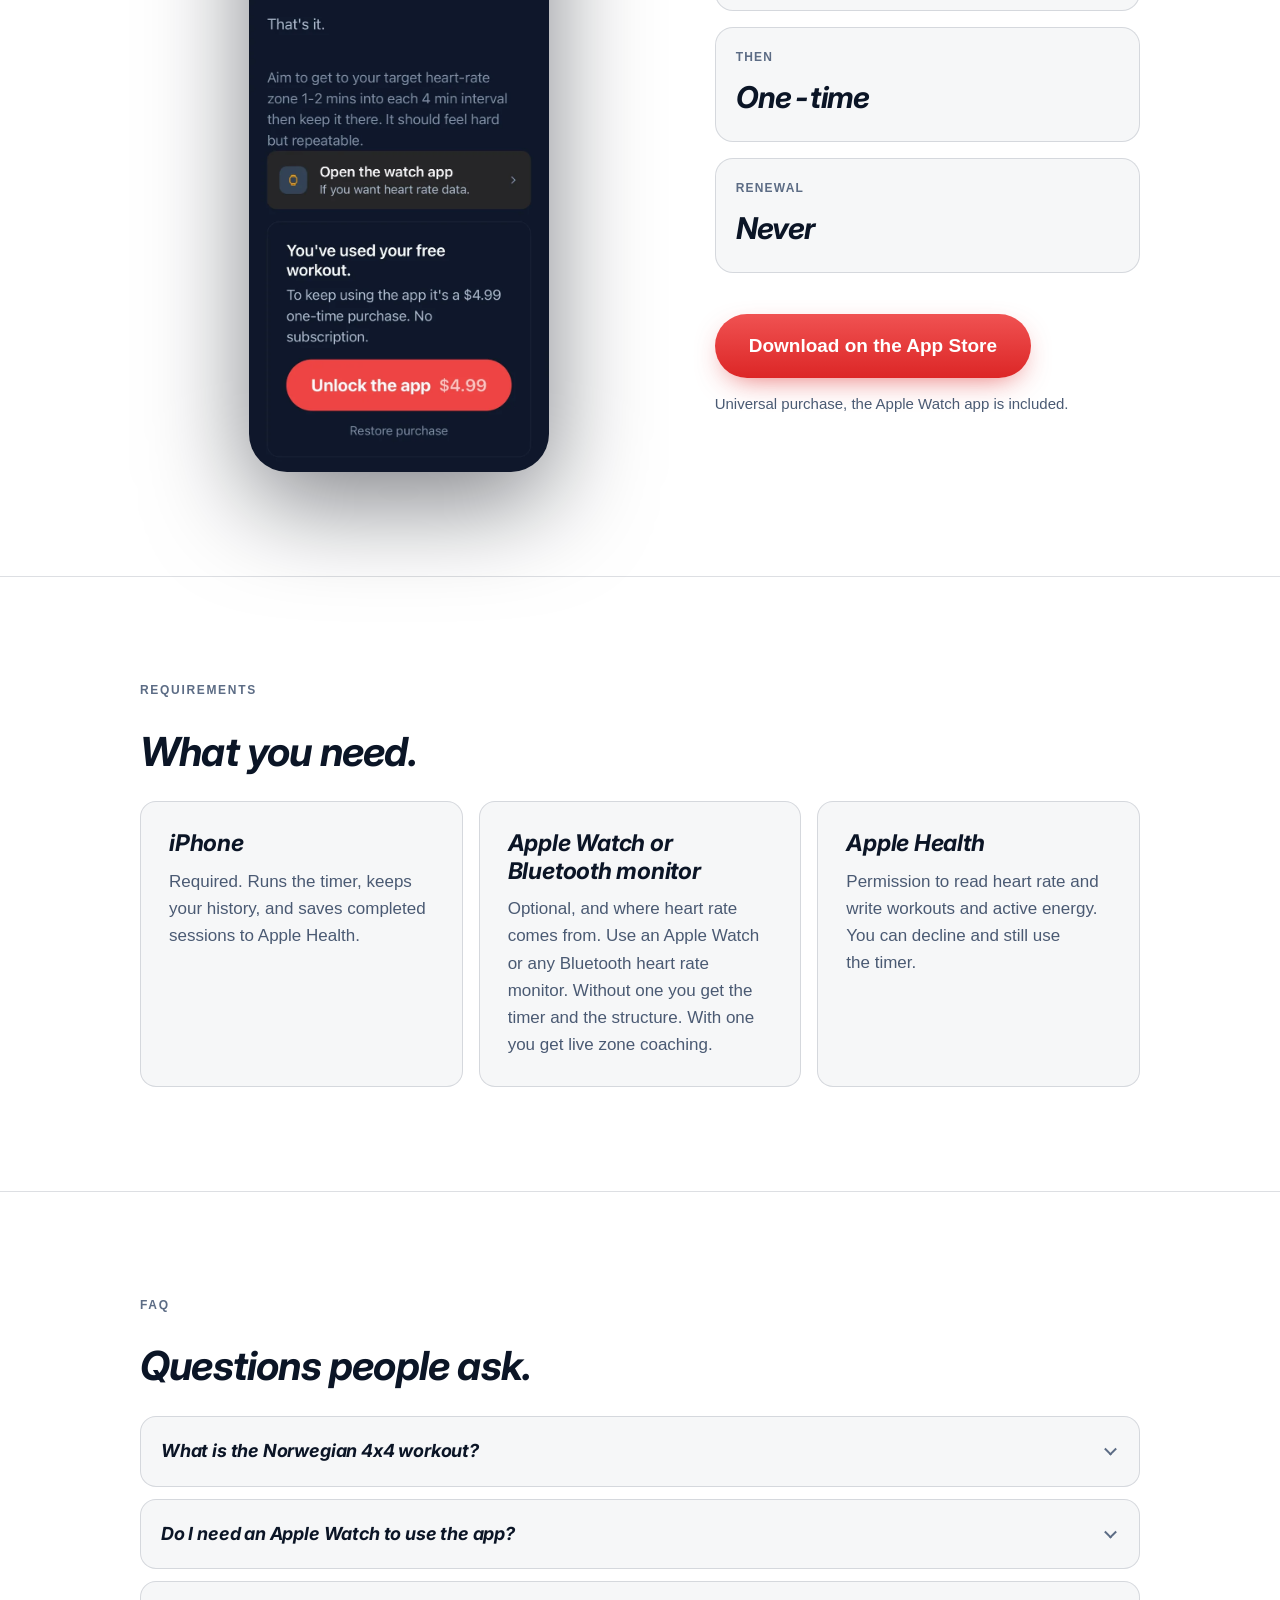
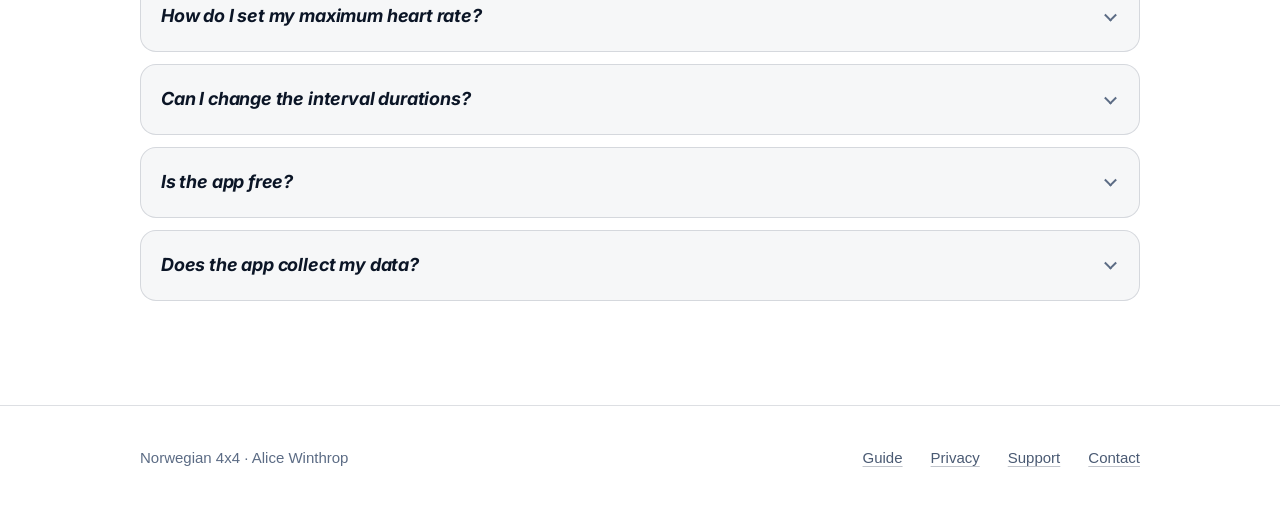
==== commit dfdeb8f0: "Hero: single App Store badge, move guide link to nav - Fix the stacked-badge bug (a CSS specificity " ====
--- a/index.html
+++ b/index.html
@@ -101,6 +101,7 @@
       <img src="assets/icon.png" alt="" width="32" height="32">
       <span>Norwegian 4x4</span>
     </a>
+    <a class="nav-link" href="what-is-the-norwegian-4x4-workout/">Read the guide</a>
     <a class="cta cta-sm" href="https://apps.apple.com/app/norwegian-4x4-workout/id6762572409">Get the app</a>
   </div>
 </header>
@@ -115,10 +116,8 @@
         <p class="lede">The Norwegian 4x4 is one of the most studied interval workouts in endurance training. This app runs it: a timer, a heart rate target, and clear coaching, with your Apple Watch or any Bluetooth heart rate monitor.</p>
         <div class="cta-row">
           <a class="badge-link" href="https://apps.apple.com/app/norwegian-4x4-workout/id6762572409" aria-label="Download Norwegian 4x4 on the App Store">
-            <img class="badge-dark" src="assets/app-store-badge-white.svg" alt="Download on the App Store" width="144" height="48">
-            <img class="badge-light" src="assets/app-store-badge-black.svg" alt="Download on the App Store" width="144" height="48">
+            <img src="assets/app-store-badge-white.svg" alt="Download on the App Store" width="144" height="48">
           </a>
-          <a class="cta-ghost" href="what-is-the-norwegian-4x4-workout/">Read the guide</a>
         </div>
         <ul class="pill-tags">
           <li>First workout free</li>
--- a/assets/site.css
+++ b/assets/site.css
@@ -502,11 +502,10 @@
 }
 
 /* ---------- App Store badge ---------- */
-/* Official Apple artwork. White badge on the dark ground, black in light mode. */
+/* Official Apple artwork (white badge). */
 .badge-link { display: inline-flex; align-items: center; }
 .badge-link img { height: 48px; width: auto; display: block; }
-.badge-light { display: none; }
-@media (prefers-color-scheme: light) {
-  .badge-dark { display: none; }
-  .badge-light { display: inline-block; }
-}
+
+/* ---------- masthead nav link ---------- */
+.masthead .nav-link { color: var(--ink-2); text-decoration: none; font-weight: 500; font-size: 15px; white-space: nowrap; }
+.masthead .nav-link:hover { color: var(--ink); }
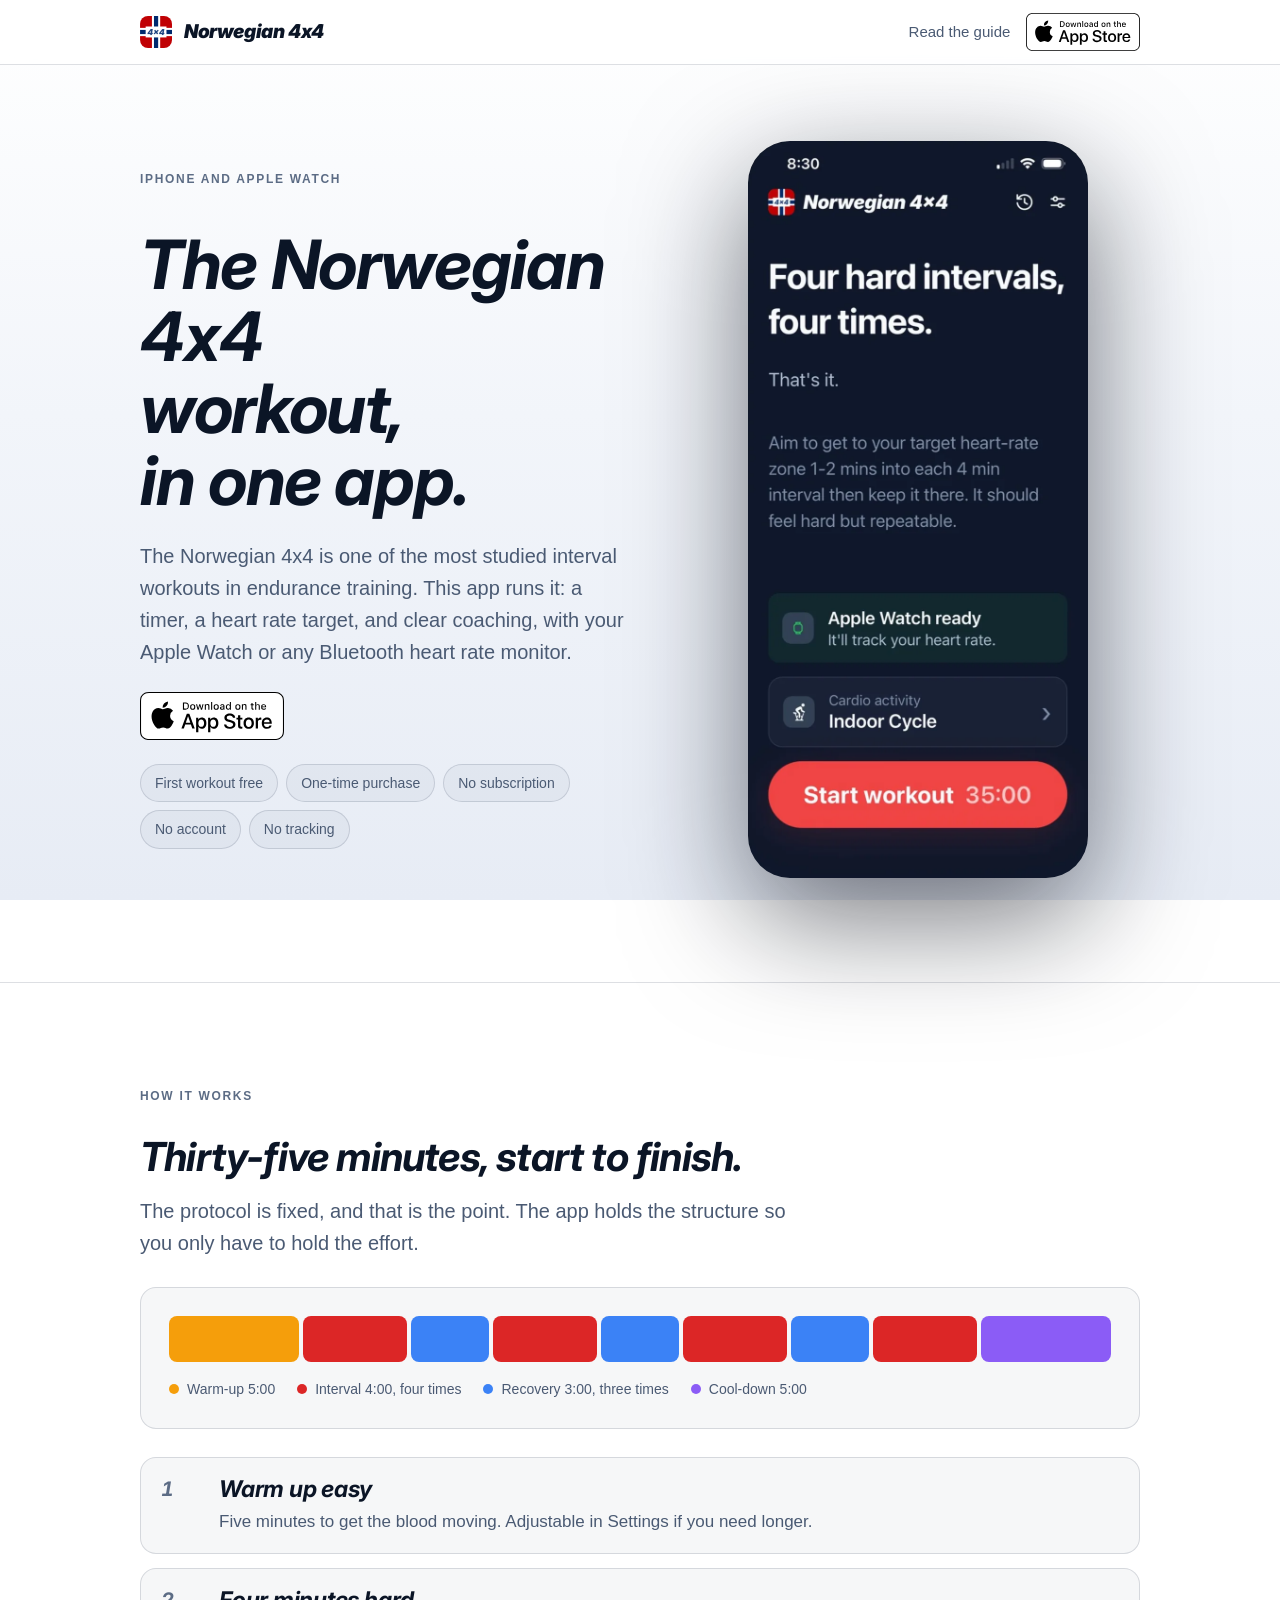
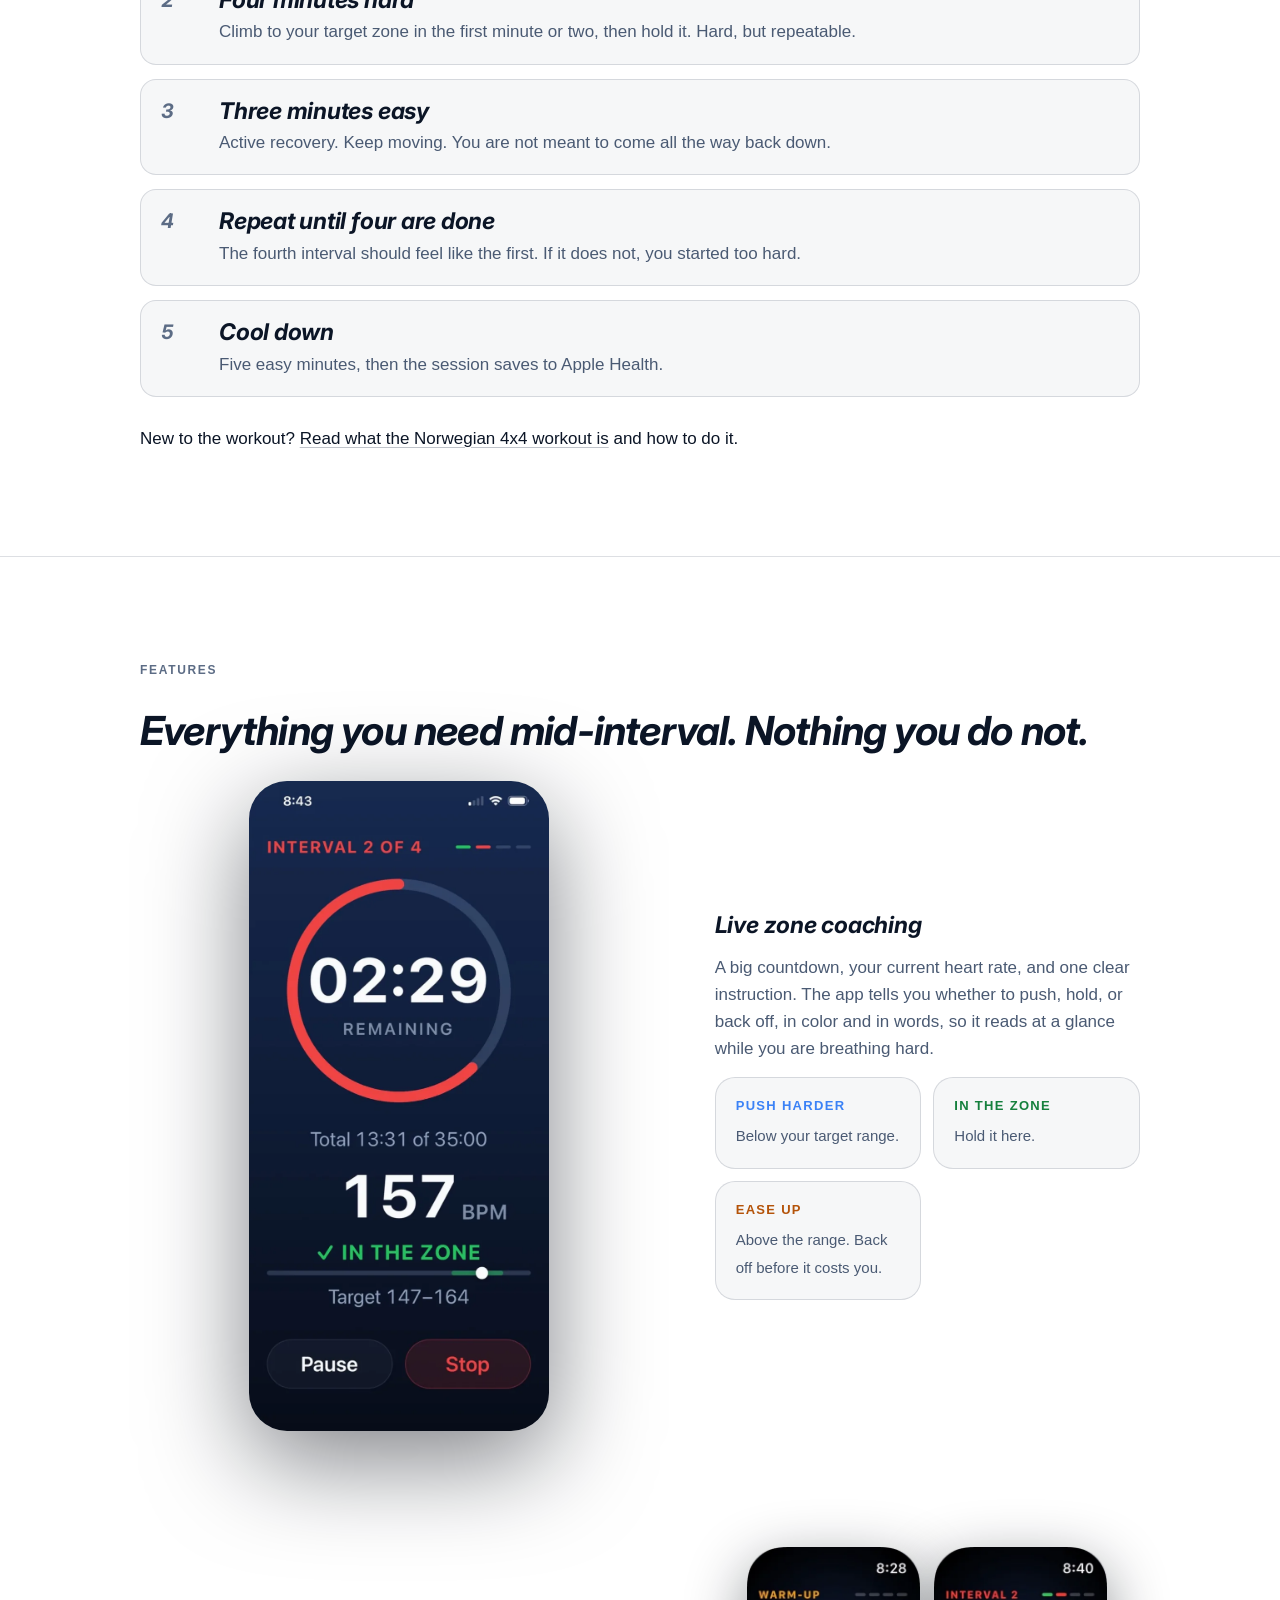
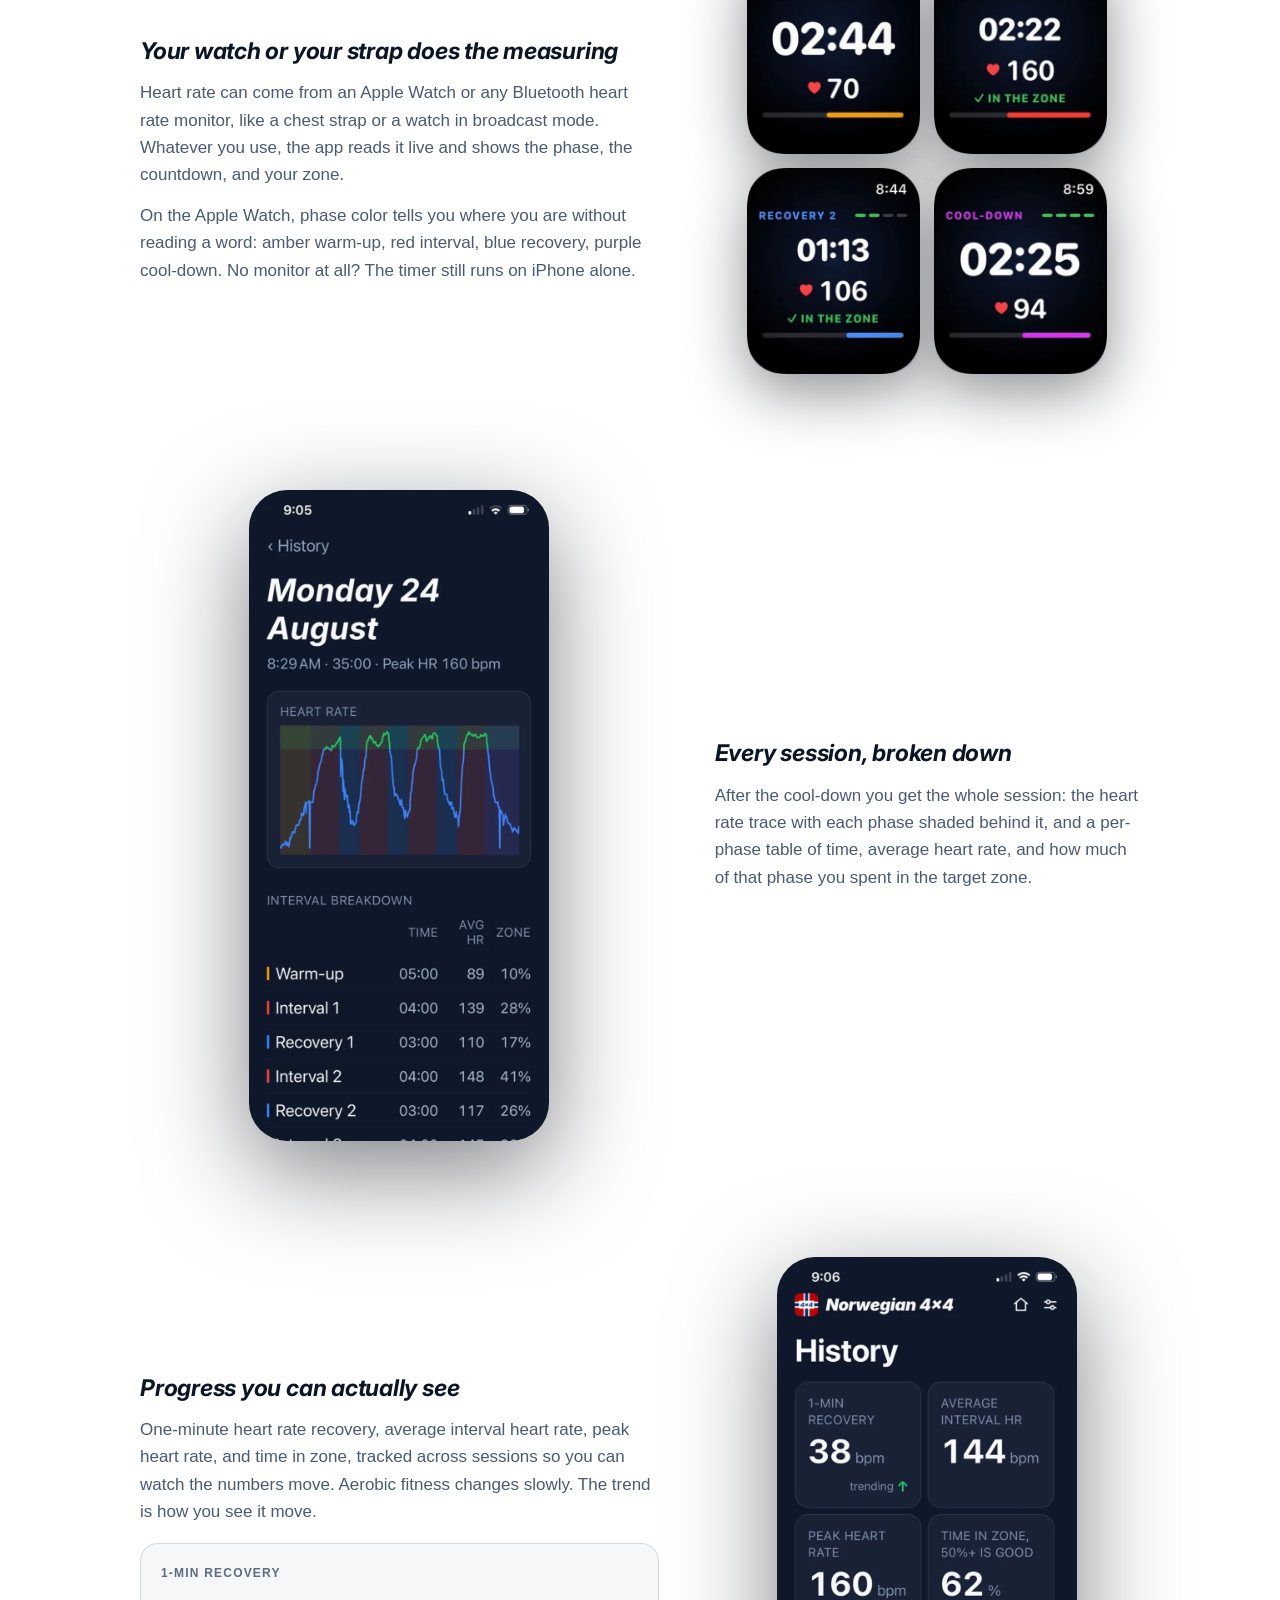
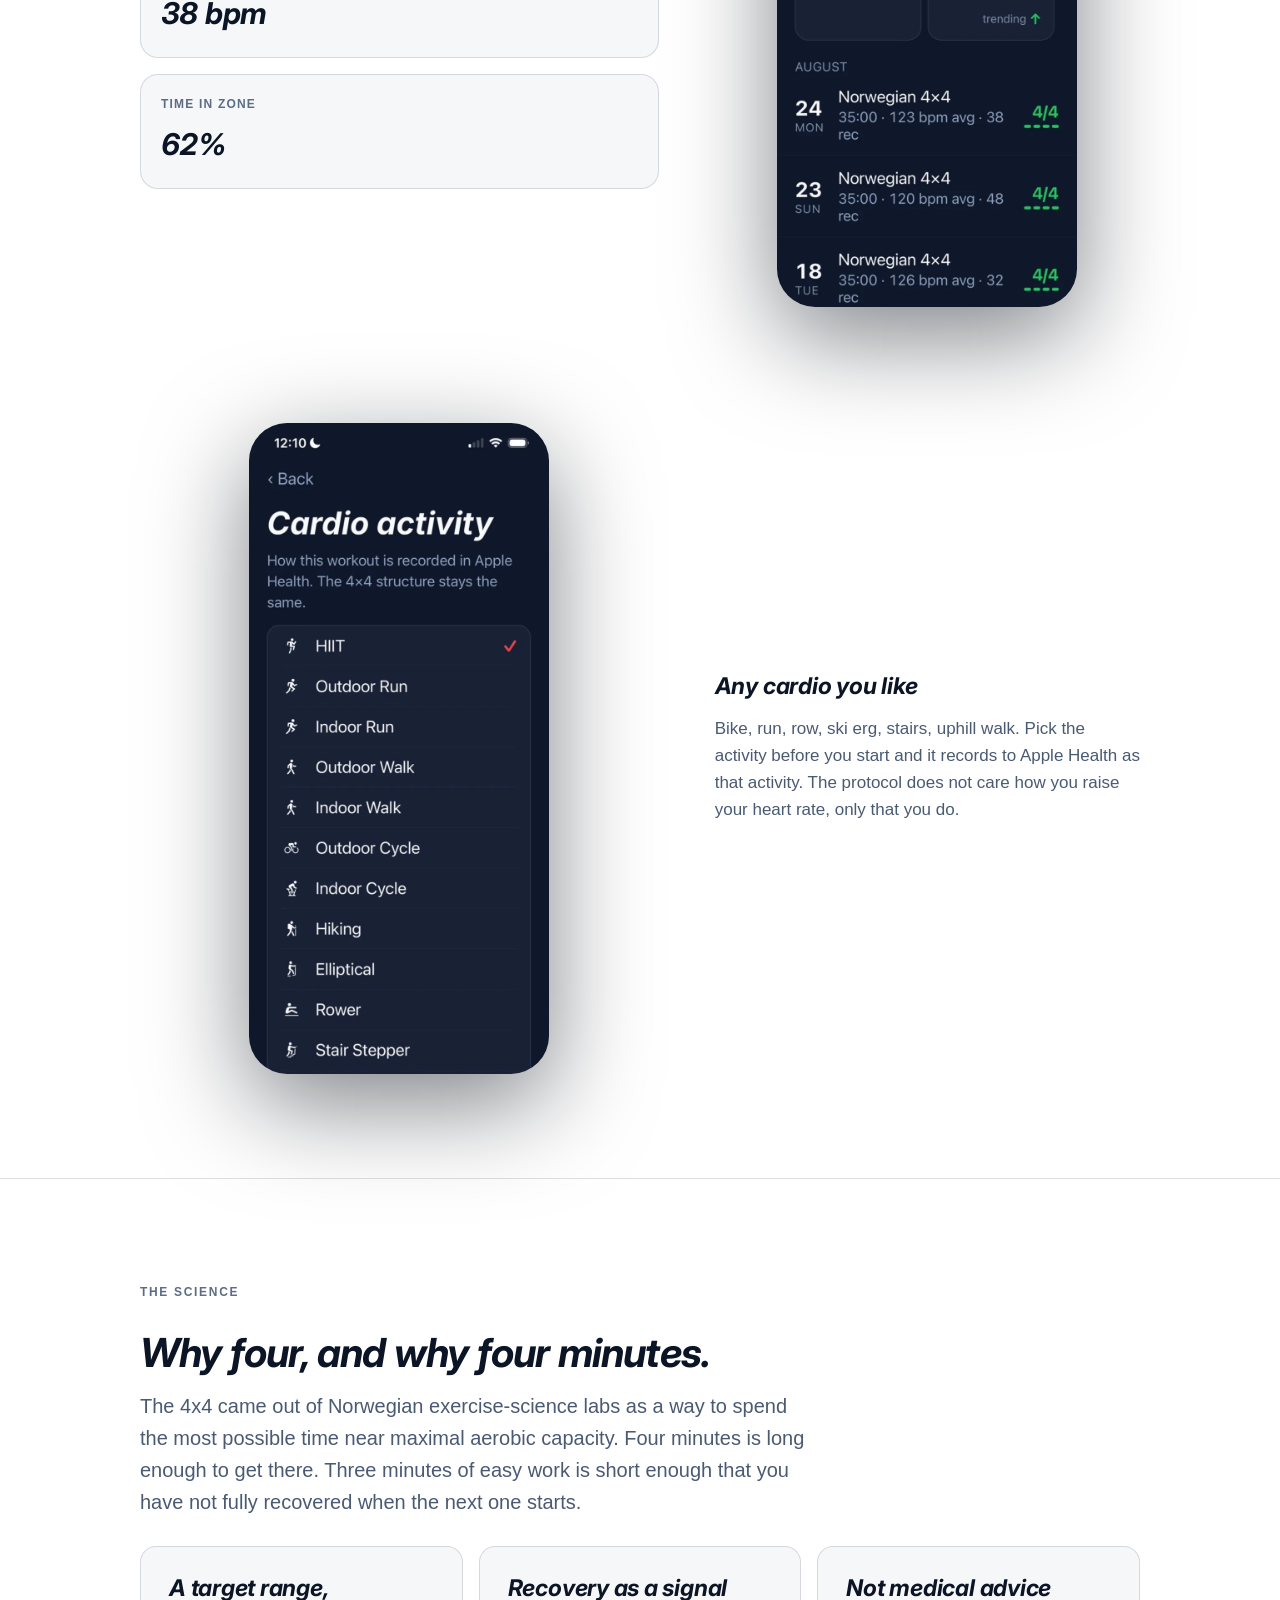
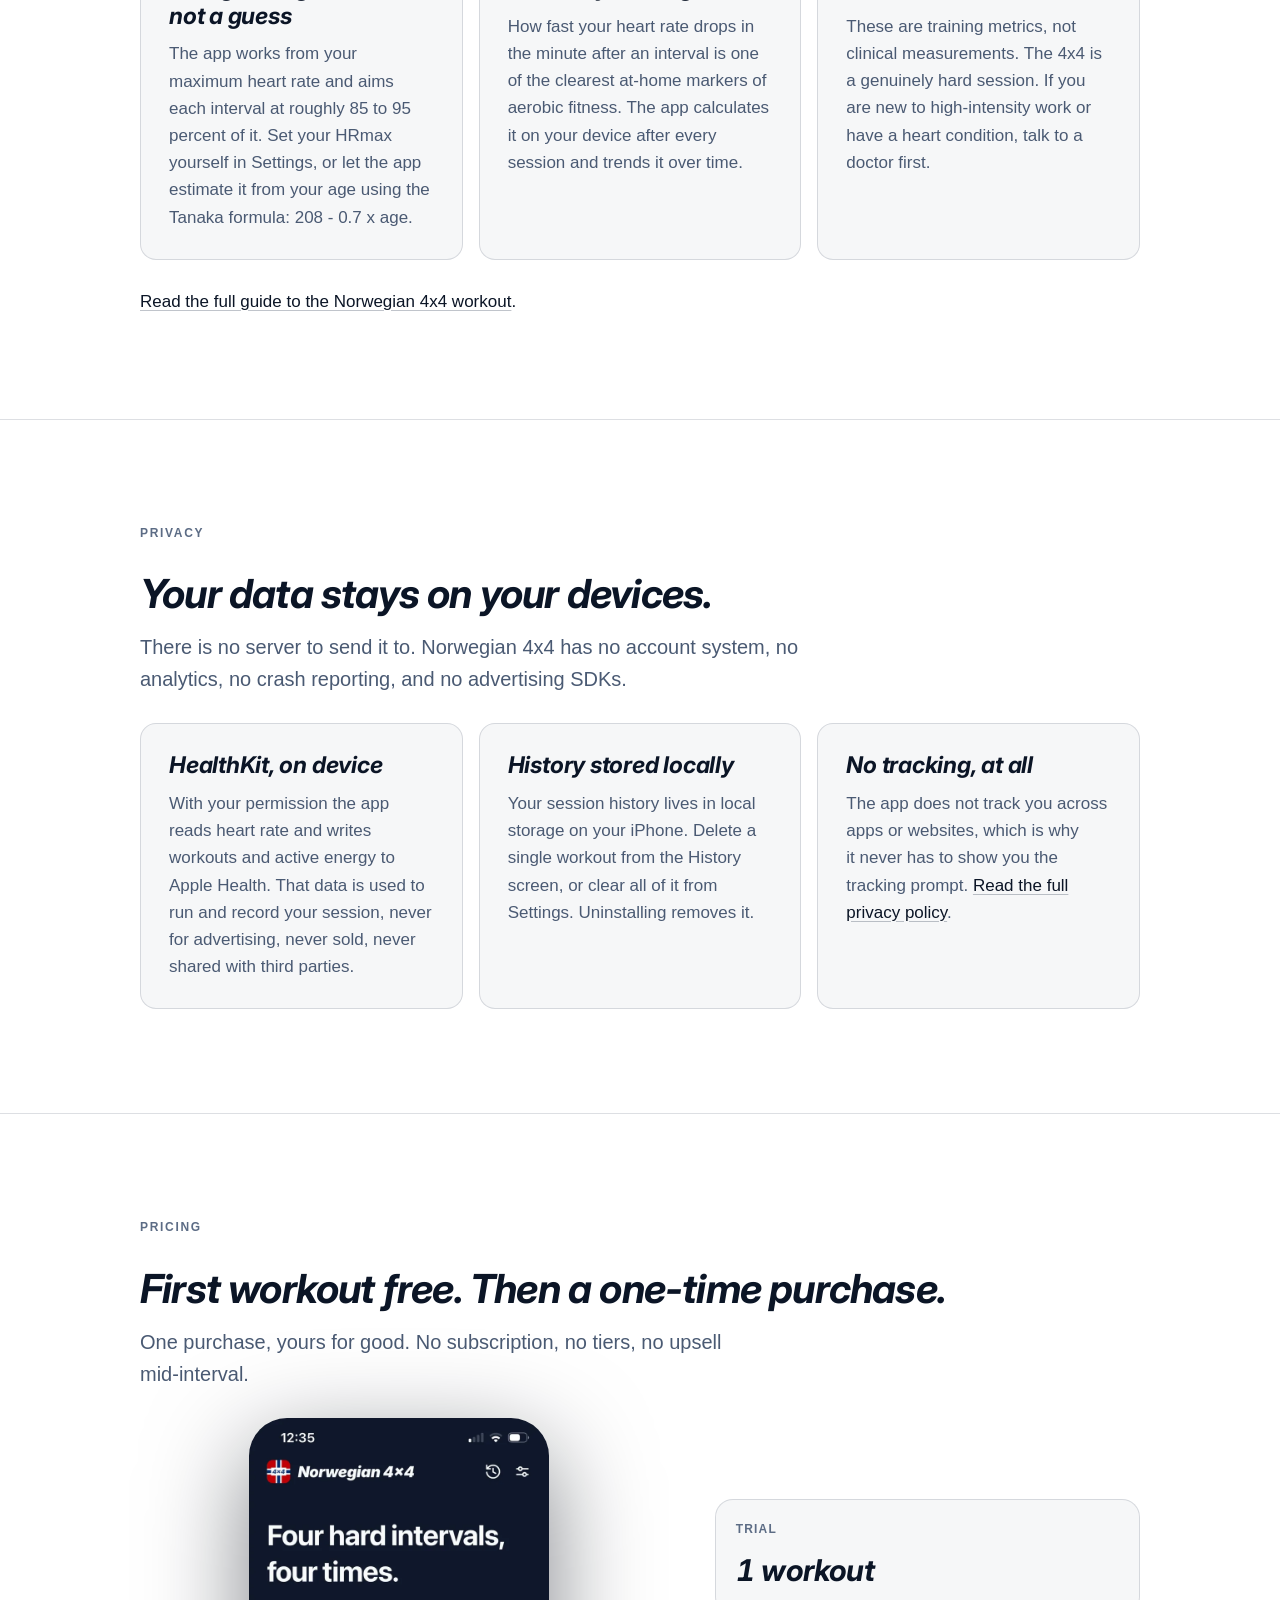
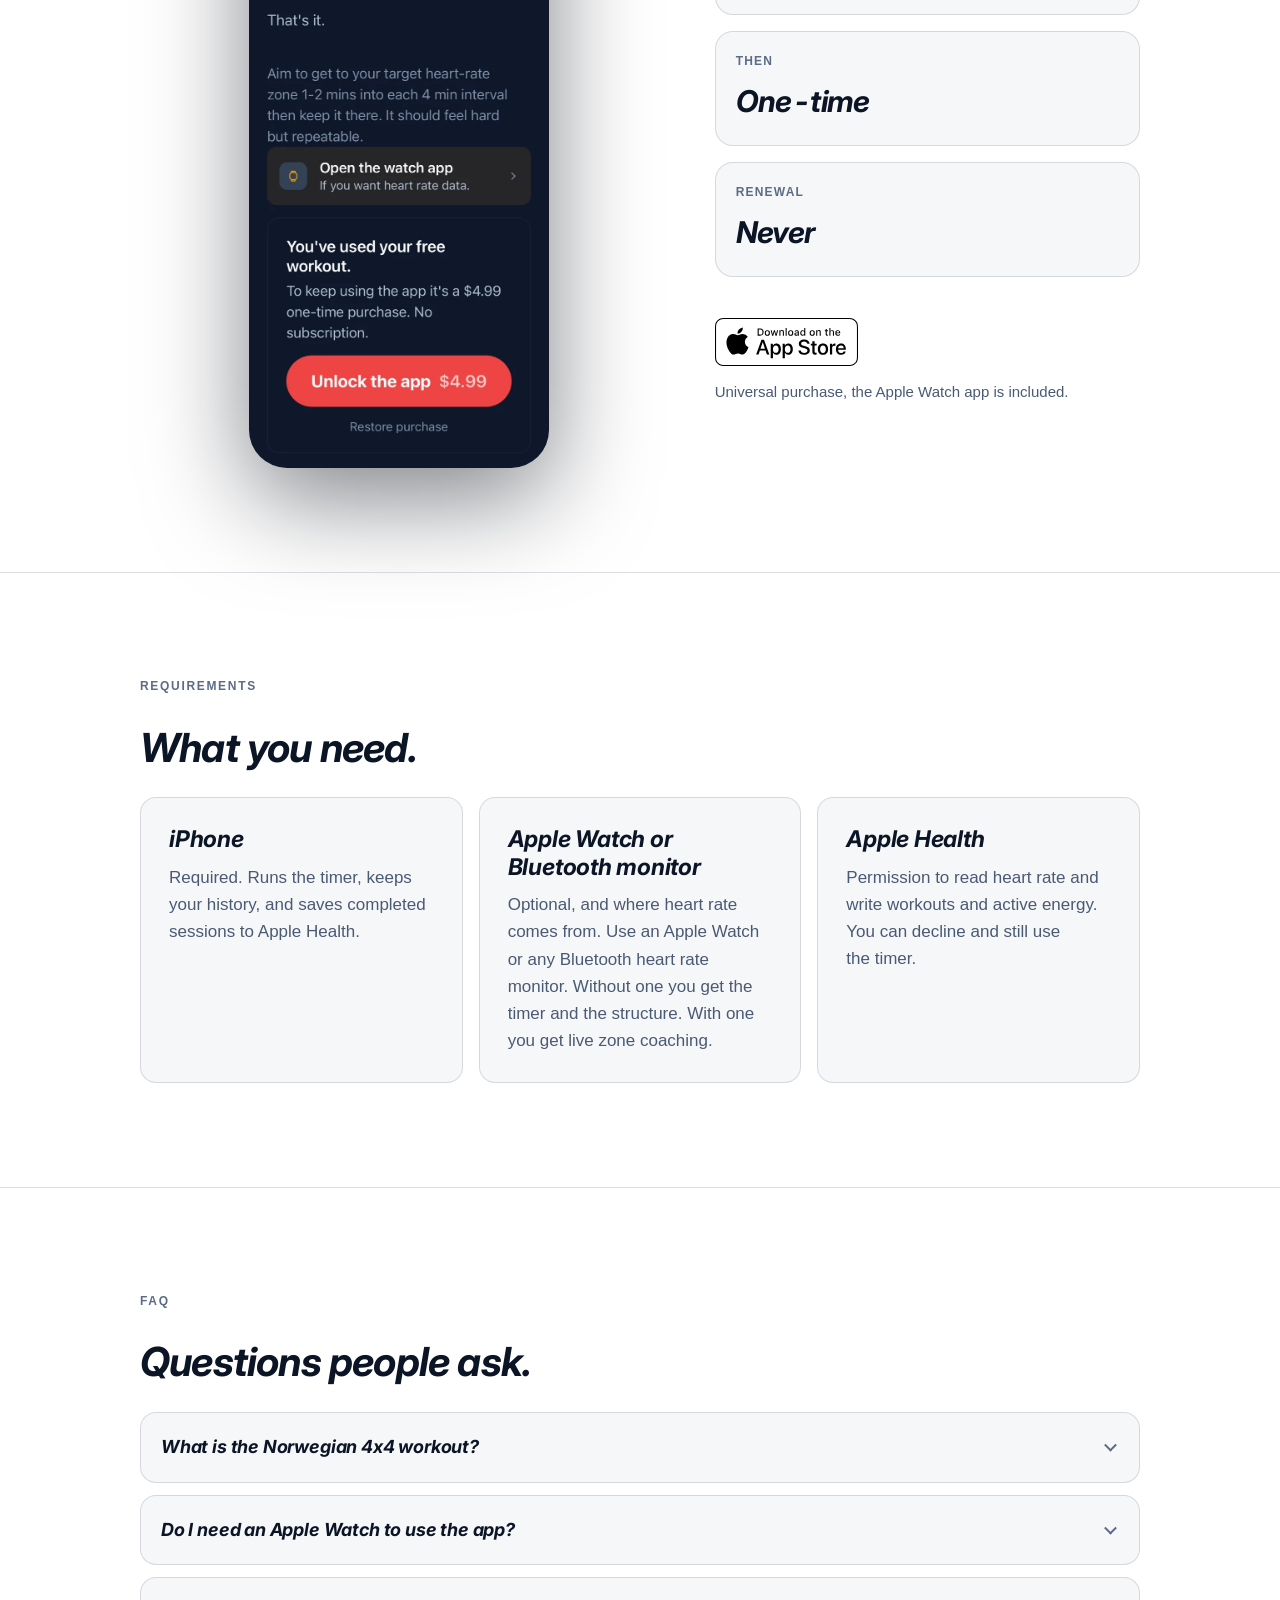
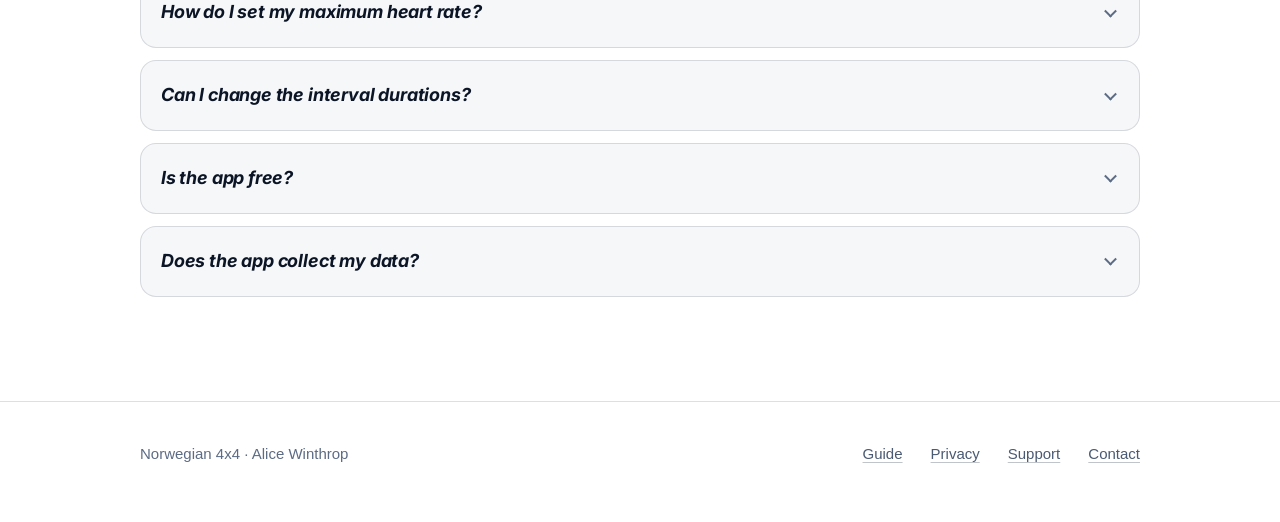
==== commit 96d241c9: "Use the official App Store badge for every download CTA, sitewide Replace all remaining red-pill "Do" ====
--- a/index.html
+++ b/index.html
@@ -102,7 +102,9 @@
       <span>Norwegian 4x4</span>
     </a>
     <a class="nav-link" href="what-is-the-norwegian-4x4-workout/">Read the guide</a>
-    <a class="cta cta-sm" href="https://apps.apple.com/app/norwegian-4x4-workout/id6762572409">Get the app</a>
+    <a class="badge-link" href="https://apps.apple.com/app/norwegian-4x4-workout/id6762572409" aria-label="Download Norwegian 4x4 on the App Store">
+      <img src="assets/app-store-badge-white.svg" alt="Download on the App Store" width="144" height="48">
+    </a>
   </div>
 </header>
 
@@ -326,7 +328,9 @@
             <div class="stat"><dt>Renewal</dt><dd>Never</dd></div>
           </dl>
           <div class="cta-row" style="margin-top: 10px">
-            <a class="cta" href="https://apps.apple.com/app/norwegian-4x4-workout/id6762572409">Download on the App Store</a>
+            <a class="badge-link" href="https://apps.apple.com/app/norwegian-4x4-workout/id6762572409" aria-label="Download Norwegian 4x4 on the App Store">
+              <img src="assets/app-store-badge-white.svg" alt="Download on the App Store" width="144" height="48">
+            </a>
           </div>
           <p class="fineprint">Universal purchase, the Apple Watch app is included.</p>
         </div>
--- a/assets/site.css
+++ b/assets/site.css
@@ -505,6 +505,7 @@
 /* Official Apple artwork (white badge). */
 .badge-link { display: inline-flex; align-items: center; }
 .badge-link img { height: 48px; width: auto; display: block; }
+.masthead .badge-link img { height: 38px; }
 
 /* ---------- masthead nav link ---------- */
 .masthead .nav-link { color: var(--ink-2); text-decoration: none; font-weight: 500; font-size: 15px; white-space: nowrap; }
